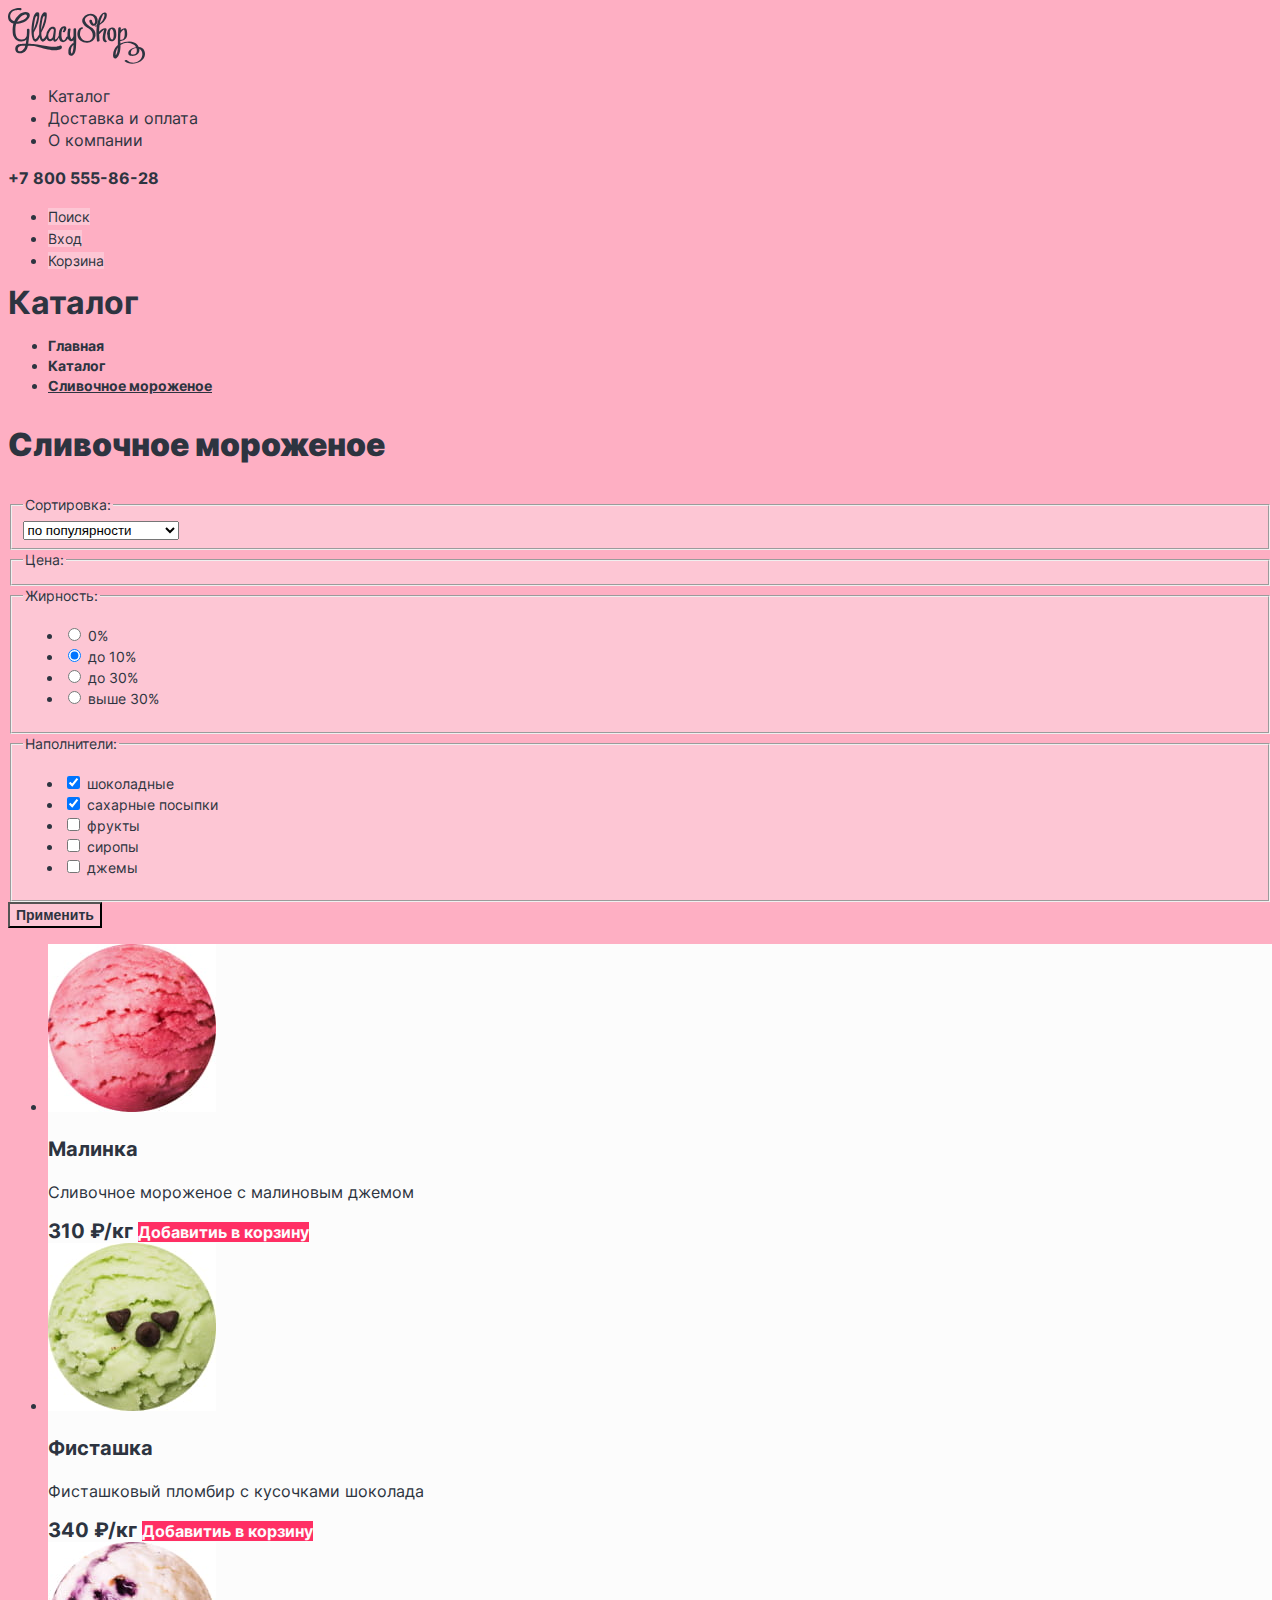
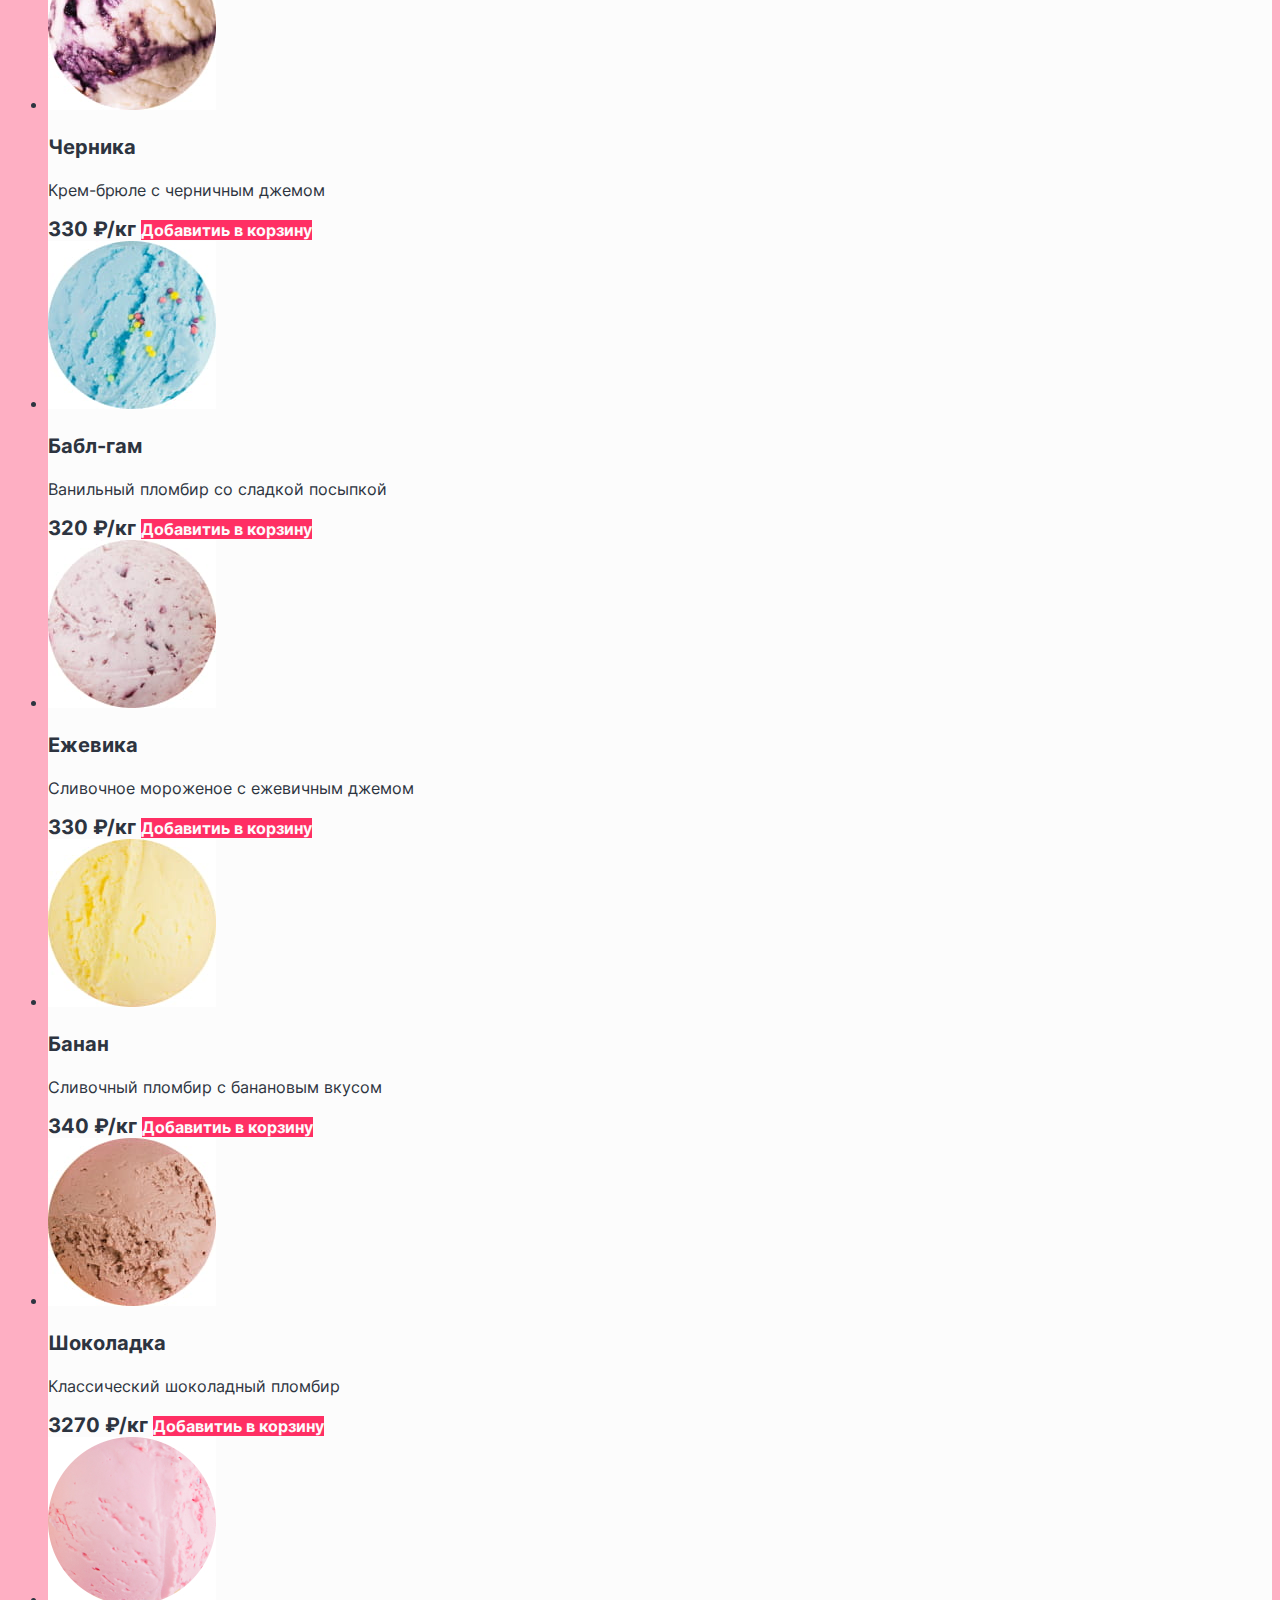
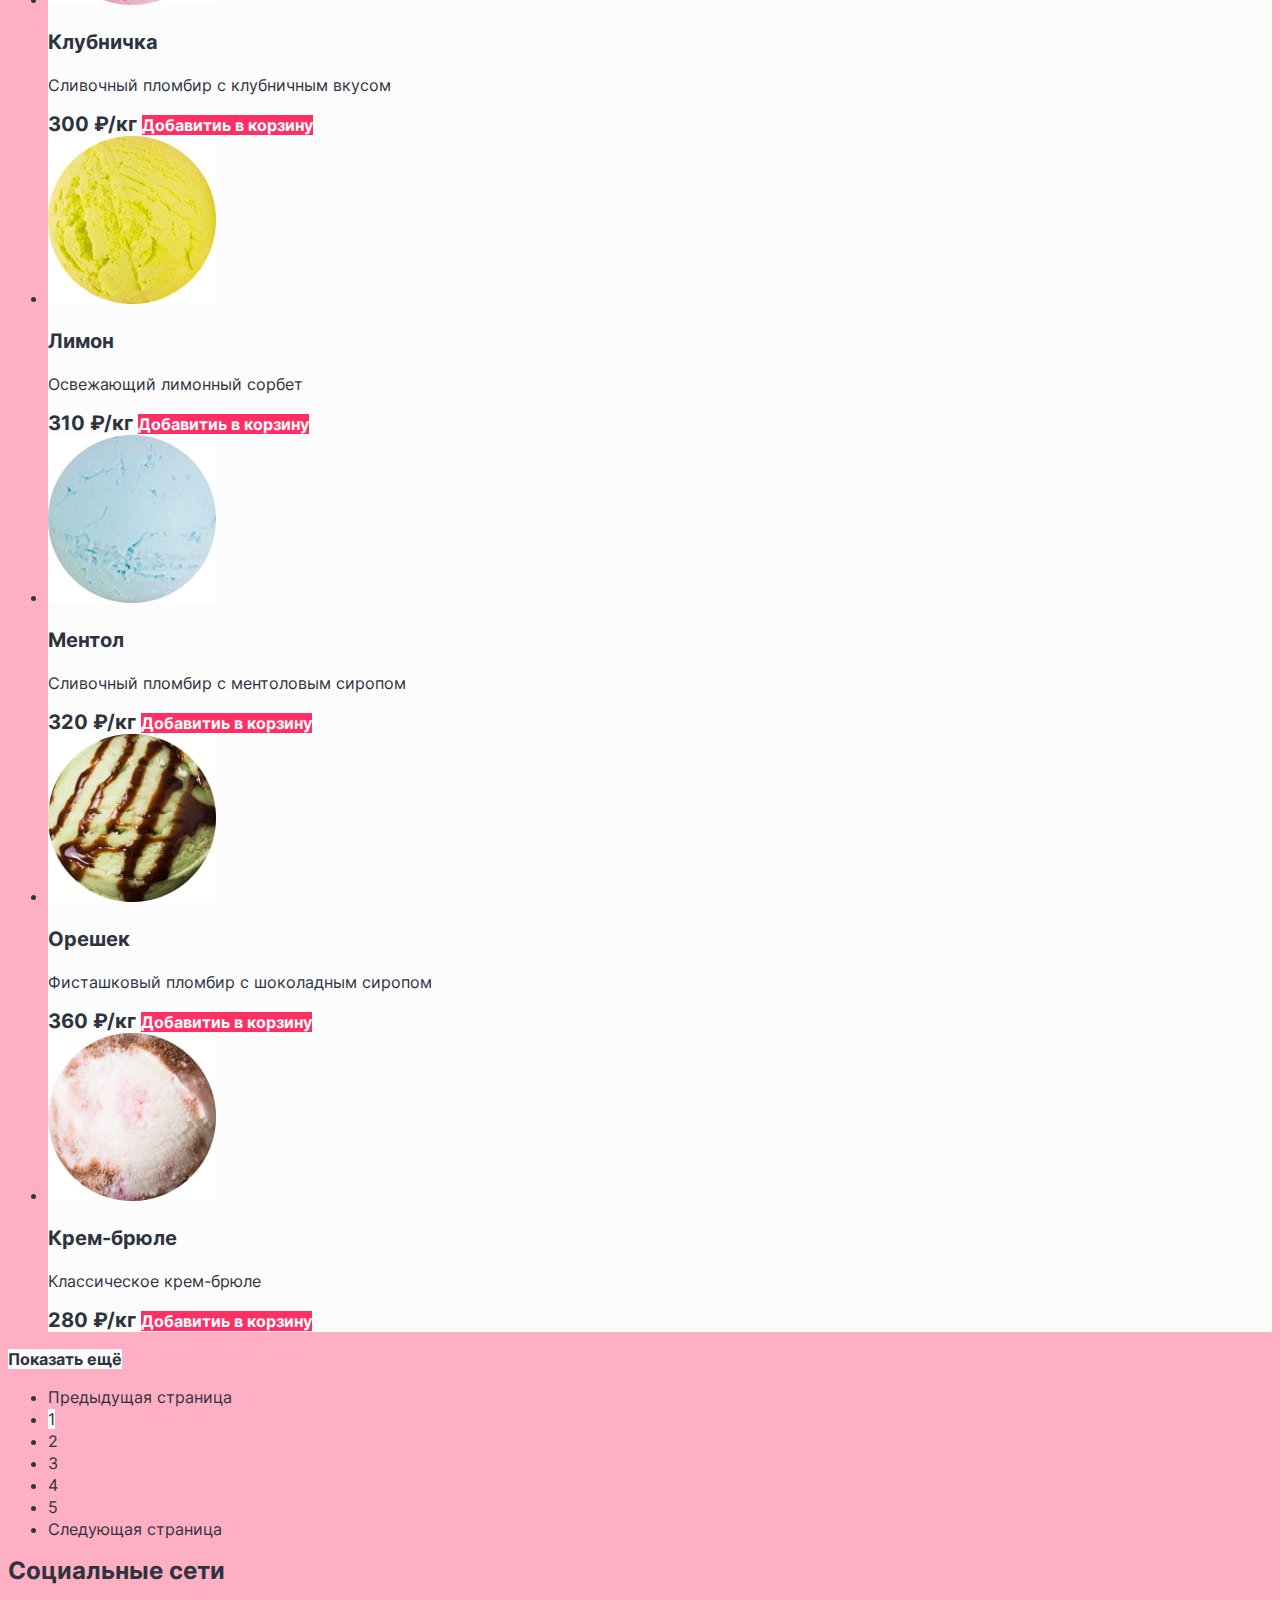
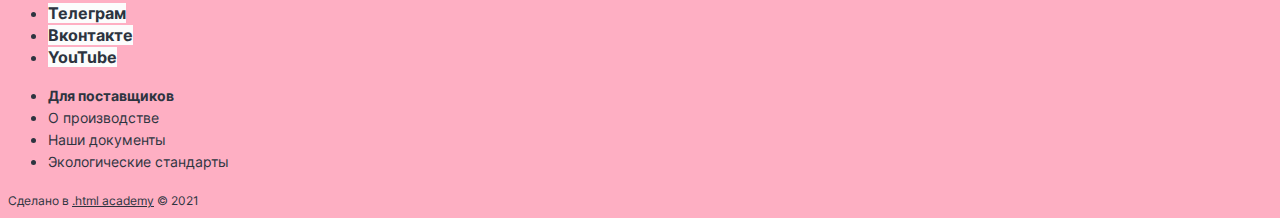
==== catalog.html @ 5f19646c "Подгружает акруальные изменения" ====
<!DOCTYPE html>
<html lang="ru">
  <head>
    <meta charset="utf-8">
    <title>Сливочное мороженое</title>
    <link rel="stylesheet" href="styles/style.css">
  </head>
  <body>
    <div class="container">
      <header class="page-header">
        <!-- Шапка -->
        <nav class="site-navigation">
          <a href="index.html">
            <img src="image/logo.svg" alt='Логотип "Gllacy Shop"' class="logo" width="137" height="55.72">
          </a>
          <ul class="site-navigation-list">
            <li class="site-navigation-item">
              <a class="site-navigation-link" href="#">Каталог</a>
            </li>
            <li class="site-navigation-item">
              <a class="site-navigation-link" href="#">Доставка и оплата</a>
            </li>
            <li class="site-navigation-item">
              <a class="site-navigation-link" href="#">О компании</a>
            </li>
          </ul>
        </nav>
        <a class="header-phone" href="tel:+78005558628">+7 800 555-86-28</a>
        <nav class="user-navigation">
          <ul class="user-navigation-list">
            <li class="user-navigation-item">
              <a class="user-navigation-link" href="#"><span class="visually-hidden">Поиск</span></a>
            </li>
            <li class="user-navigation-item">
              <a class="user-navigation-link" href="#">Вход</a>
            </li>
            <li class="user-navigation-item">
              <a class="user-navigation-link" href="#">Корзина</a>
            </li>
          </ul>
        </nav>
      </header>
      <!-- Основной блок -->
      <main class="main">
        <!-- Хлебные крошки -->
        <header class="inner-header">
          <h1 class="visually-hidden">Каталог</h1>
          <ul class="breadcrumbs">
            <li class="breadcrumbs-item">
              <a href="index.html" class="breadcrumbs-link">Главная</a>
            </li>
            <li class="breadcrumbs-item">
              <a href="#" class="breadcrumbs-link">Каталог</a>
            </li>
            <li class="breadcrumbs-item">
              <a class="breadcrumbs-link">Сливочное мороженое</a>
            </li>
          </ul>
        </header>
        <!-- Карточки товаров с фильтром -->
        <srction class="catalog-product">
          <h2 class="catalog-title">Сливочное мороженое</h2>
          <form action="https://echo.htmlacademy.ru/" class="catalog-filter" method="get" >
            <fieldset class="catalog-filter-group">
              <legend class="catalog-filter-title">Сортировка:</legend>
              <select name="" id="" class="select-control">
                <option value="popular">по популярности</option>
                <option value="cheap">по убыванию цены</option>
                <option value="expensive">по возростанию цены</option>
              </select>
            </fieldset>
            <fieldset class="catalog-filter-group">
              <legend class="catalog-filter-title">Цена:</legend>
            </fieldset>
            <fieldset class="catalog-filter-group">
              <legend class="catalog-filter-title">Жирность:</legend>
              <ul class="catalog-filter-list">
                <li class="catalog-filter-item">
                  <label class="filler">
                    <input type="radio" class="filler-input" name="fat" value="0%">
                    <span class="filler-span">0%</span>
                  </label>
                </li>
                <li class="catalog-filter-item">
                  <label class="filler">
                    <input type="radio" class="filler-input" name="fat" value="before-10%" checked>
                    <span class="filler-span">до 10%</span>
                  </label>
                </li>
                <li class="catalog-filter-item">
                  <label class="filler">
                    <input type="radio" class="filler-input" name="fat" value="before-30%">
                    <span class="filler-span">до 30%</span>
                  </label>
                </li>
                <li class="catalog-filter-item">
                  <label class="filler">
                    <input type="radio" class="filler-input" name="fat" value="after-30%">
                    <span class="filler-span">выше 30%</span>
                  </label>
                </li>
                </li>
              </ul>
            </fieldset>
            <fieldset class="catalog-filter-fillers">
              <legend class="catalog-filter-title">Наполнители:</legend>
              <ul class="catalog-filter-list">
                <li class="catalog-filter-item">
                  <label class="filler">
                    <input type="checkbox" class="filler-input" name="chocolate" checked>
                    <span class="filler-span">шоколадные</span>
                  </label>
                </li>
                <li class="catalog-filter-item">
                  <label class="filler">
                    <input type="checkbox" class="filler-input" name="sugar" checked>
                    <span class="filler-span">сахарные посыпки</span>
                  </label>
                </li>
                <li class="catalog-filter-item">
                  <label class="filler">
                    <input type="checkbox" class="filler-input" name="fruit">
                    <span class="filler-span">фрукты</span>
                  </label>
                </li>
                <li class="catalog-filter-item">
                  <label class="filler">
                    <input type="checkbox" class="filler-input" name="syrop">
                    <span class="filler-span">сиропы</span>
                  </label>
                </li>
                <li class="catalog-filter-item">
                  <label class="filler">
                    <input type="checkbox" class="filler-input" name="jam">
                    <span class="filler-span">джемы</span>
                  </label>
                </li>
              </ul>
            </fieldset>
            <button class="button filter-button" type="submit">Применить</button>
          </form>
          <section class="catalog-cards">
            <ul class="card-list">
              <li class="card-item">
                  <img src="image/foto-1.jpg" alt="Малиновое мороженое" class="card-item-image" width="168" height="168">
                <h3 class="card-item-title">Малинка</h3>
                <p class="card-item-paragraph">Сливочное мороженое с малиновым джемом</p>
                <div class="price-and-basket">
                  <b class="card-price">310 ₽/кг</b>
                  <a href="#" class="button card-add-basket"><span class="visually-hidden">Добавитиь в корзину</span></a>
                </div>
              </li>
              <li class="card-item">
                <img src="image/foto-2.jpg" alt="Фисташковое мороженое" class="card-item-image" width="168" height="168">
                <h3 class="card-item-title">Фисташка</h3>
                <p class="card-item-paragraph">Фисташковый пломбир с кусочками шоколада</p>
                <div class="price-and-basket">
                  <b class="card-price">340 ₽/кг</b>
                  <a href="#" class=" button card-add-basket"><span class="visually-hidden">Добавитиь в корзину</span></a>
                </div>
              </li>
              <li class="card-item">
                <img src="image/foto-3.jpg" alt="Черничное мороженое" class="card-item-image" width="168" height="168">
                <h3 class="card-item-title">Черника</h3>
                <p class="card-item-paragraph">Крем-брюле с черничным джемом</p>
                <div class="price-and-basket">
                  <b class="card-price">330 ₽/кг</b>
                  <a href="#" class="button card-add-basket"><span class="visually-hidden">Добавитиь в корзину</span></a>
                </div>
              </li>
              <li class="card-item">
                <img src="image/foto-4.jpg" alt="Ванильное мороженое" class="card-item-image" width="168" height="168">
                <h3 class="card-item-title">Бабл-гам</h3>
                <p class="card-item-paragraph">Ванильный пломбир со сладкой посыпкой</p>
                <div class="price-and-basket">
                  <b class="card-price">320 ₽/кг</b>
                  <a href="#" class="button card-add-basket"><span class="visually-hidden">Добавитиь в корзину</span></a>
                </div>
              </li>
              <li class="card-item">
                <img src="image/foto-5.jpg" alt="Малиновое мороженое" class="card-item-image" width="168" height="168">
                <h3 class="card-item-title">Ежевика</h3>
                <p class="card-item-paragraph">Сливочное мороженое с ежевичным джемом</p>
                <div class="price-and-basket">
                  <b class="card-price">330 ₽/кг</b>
                  <a href="#" class="button card-add-basket"><span class="visually-hidden">Добавитиь в корзину</span></a>
                </div>
              </li>
              <li class="card-item">
                <img src="image/foto-6.jpg" alt="Фисташковое мороженое" class="card-item-image" width="168" height="168">
                <h3 class="card-item-title">Банан</h3>
                <p class="card-item-paragraph">Сливочный пломбир с банановым вкусом</p>
                <div class="price-and-basket">
                  <b class="card-price">340 ₽/кг</b>
                  <a href="#" class=" button card-add-basket"><span class="visually-hidden">Добавитиь в корзину</span></a>
                </div>
              </li>
              <li class="card-item">
                <img src="image/foto-7.jpg" alt="Черничное мороженое" class="card-item-image"  width="168" height="168">
                <h3 class="card-item-title">Шоколадка</h3>
                <p class="card-item-paragraph">Классический шоколадный пломбир</p>
                <div class="price-and-basket">
                  <b class="card-price">3270 ₽/кг</b>
                  <a href="#" class="button card-add-basket"><span class="visually-hidden">Добавитиь в корзину</span></a>
                </div>
              </li>
              <li class="card-item">
                <img src="image/foto-8.jpg" alt="Ванильное мороженое" class="card-item-image" width="168" height="168">
                <h3 class="card-item-title">Клубничка</h3>
                <p class="card-item-paragraph">Сливочный пломбир с клубничным вкусом</p>
                <div class="price-and-basket">
                  <b class="card-price">300 ₽/кг</b>
                  <a href="#" class="button card-add-basket"><span class="visually-hidden">Добавитиь в корзину</span></a>
                </div>
              </li>
              <li class="card-item">
                <img src="image/foto-9.jpg" alt="Малиновое мороженое" class="card-item-image" width="168" height="168">
                <h3 class="card-item-title">Лимон</h3>
                <p class="card-item-paragraph">Освежающий лимонный сорбет</p>
                <div class="price-and-basket">
                  <b class="card-price">310 ₽/кг</b>
                  <a href="#" class="button card-add-basket"><span class="visually-hidden">Добавитиь в корзину</span></a>
                </div>
              </li>
              <li class="card-item">
                <img src="image/foto-10.jpg" alt="Фисташковое мороженое" class="card-item-image" width="168" height="168">
                <h3 class="card-item-title">Ментол</h3>
                <p class="card-item-paragraph">Сливочный пломбир с ментоловым сиропом</p>
                <div class="price-and-basket">
                  <b class="card-price">320 ₽/кг</b>
                  <a href="#" class=" button card-add-basket"><span class="visually-hidden">Добавитиь в корзину</span></a>
                </div>
              </li>
              <li class="card-item">
                <img src="image/foto-11.jpg" alt="Черничное мороженое" class="card-item-image" width="168" height="168">
                <h3 class="card-item-title">Орешек</h3>
                <p class="card-item-paragraph">Фисташковый пломбир с шоколадным сиропом</p>
                <div class="price-and-basket">
                  <b class="card-price">360 ₽/кг</b>
                  <a href="#" class="button card-add-basket"><span class="visually-hidden">Добавитиь в корзину</span></a>
                </div>
              </li>
              <li class="card-item">
                <img src="image/foto-12.jpg" alt="Ванильное мороженое" class="card-item-image" width="168" height="168">
                <h3 class="card-item-title">Крем-брюле</h3>
                <p class="card-item-paragraph">Классическое крем-брюле </p>
                <div class="price-and-basket">
                  <b class="card-price">280 ₽/кг</b>
                  <a href="#" class="button card-add-basket"><span class="visually-hidden">Добавитиь в корзину</span></a>
                </div>
              </li>
            </ul>
          </section>
          <div class="pagination-block">
            <a href="#" class="button bagination-show-more">Показать ещё</a>
            <ul class="pagination">
              <li class="pagination-item">
                <a class="pagination-link pagination-prev pagination-disabled">
                  <span class="visually-hidden">Предыдущая страница</span>
                </a>
              </li>
              <li class="pagination-item">
                <a class="pagination-link pagination-current">1</a>
              </li>
              <li class="pagination-item">
                <a href="#" class="pagination-link">2</a>
              </li>
              <li class="pagination-item">
                <a href="#" class="pagination-link">3</a>
              </li>
              <li class="pagination-item">
                <a href="#" class="pagination-link">4</a>
              </li>
              <li class="pagination-item">
                <a href="#" class="pagination-link">5</a>
              </li>
              <li class="pagination-item">
                <a href="#" class="pagination-link pagination-next">
                  <span class="visually-hidden">Следующая страница</span>
                </a>
              </li>
            </ul>
          </div>
        </srction>
      </main>
      <!-- Подвал -->
      <footer class="page-footer">
        <section class="footer-social">
          <h2 class="visually-hidden">Социальные сети</h2>
          <ul class="footer-social-list">
            <li class="footer-social-item">
              <a href="#" class="button">
                <span class="visually-hidden">Телеграм</span>
              </a>
            </li>
            <li class="footer-social-item">
              <a href="#" class="button">
                <span class="visually-hidden">Вконтакте</span>
              </a>
            </li>
            <li class="footer-social-item">
              <a href="#" class="button">
                <span class="visually-hidden">YouTube</span>
              </a>
            </li>
          </ul>
        </section>
        <section class="footer-links">
          <ul class="footer-links-list">
            <li class="footer-links-item">
              <a href="#" class="footer-link">Для поставщиков</a>
            </li>
            <li class="footer-links-item">
              <a href="#" class="footer-link">О производстве</a>
            </li>
            <li class="footer-links-item">
              <a href="#" class="footer-link">Наши документы</a>
            </li>
            <li class="footer-links-item">
              <a href="#" class="footer-link">Экологические стандарты</a>
            </li>
          </ul>
        </section>
        <section class="copyright">
          <a class="htmlacademy-link" href="https://htmlacademy.ru/">Сделано в <span>.html academy</span> © 2021</a>
        </section>
      </footer>
    </div>
  </body>
</html>
---- styles/style.css ----
@font-face {
  font-family: "Inter";
  font-style: normal;
  font-weight: 400;
  src: url("../fonts/inter-400.woff2");
  font-display: swap;
}

@font-face {
  font-family: "Inter";
  font-style: normal;
  font-weight: 700;
  src: url("../fonts/inter-700.woff2");
  font-display: swap;
}

@font-face {
  font-family: "Inter";
  font-style: normal;
  font-weight: 900;
  src: url("../fonts/inter-900.woff2");
  font-display: swap;
}

body
 {
  font-family: "Inter", sans-serif;
  font-size: 16px;
  line-height: 22px;
  color: #2d3440;
  background-color: #FEAFC3;
 }

 /* Навигация */

 .site-navigation-link {
  line-height: 20px;
  text-align: center;
  text-decoration: none;
  color: inherit;
 }

.user-navigation-link {
  font-size: 14px;
  line-height: 20px;
  text-align: center;
  text-decoration: none;
  background-color: rgba(252, 252, 252, 0.3);
  color: inherit;
}

.header-phone {
  line-height: 20px;
  font-weight: 700;
  text-decoration: none;
  color: inherit;
}

/* Карусель */

.slide-title {
  font-size: 36px;
  font-weight: 900;
  line-height: 46px;
}

.slide-paragraph {
  font-size: 18px;
  line-height: 24px;
}

.button {
  font-weight: 700;
  line-height: 20px;
  color: #2d3440;
  text-decoration: none;
  background-color: #fcfcfc;
}

/* Спецпредложения */

.special-title {
  font-size: 32px;
  font-weight: 900;
  line-height: 46px;
}

.special-item {
  background-color: #ff7799;
}

.special-item-title {
  font-size: 24px;
  font-weight: 700;
  line-height: 30px;
}

/* Популярное */

.popular-cards-title {
  font-size: 32px;
  font-weight: 900;
  line-height: 46px;
}

.card-item {
  background-color: #fcfcfc;
}

.card-item-title {
  font-size: 20px;
  font-weight: 700;
  line-height: 24px;
}

.card-price {
  font-size: 20px;
  line-height: 24px;
}

.card-add-basket {
  background-color: #ff2f64;
  color: #fcfcfc;
}

/* О компании */

.about-wrapper {
  background-image: url(../image/wafel.jpg);
  background-repeat: no-repeat;
}

.about {
  background-color: #ffffff;
}

.about-title {
  font-size: 32px;
  font-weight: 900;
  line-height: 46px;
}

.about-item {
  color: #565c66;
}

/* Новости */

.news {
  background-color: #ffffff;
  background-image: url(../image/news_background.jpg);
  background-repeat: no-repeat;
}

.news-title {
  font-size: 16px;
  font-weight: 400;
  line-height: 20px;
}

.news-paragraph {
  font-size: 24px;
  font-weight: 700;
  line-height: 30px;
}

/* Подписка */

.subscribe-wrapper {
  background-image: url(../image/subscribe.svg);
  background-repeat: no-repeat;
}

.subscribe {
  background-color: #ffffff;
}

.pink-button {
  font-size: 16px;
  font-weight: 700;
  line-height: 20px;
  color: #fcfcfc;
  background-color: #ff2f64;
}

/* Досктавка */

.delivery {
  background-color: #fcfcfc;
  background-image: url(../image/delivery_background.jpg);
  background-repeat: no-repeat;
}

.delivery-title {
  font-size: 32px;
  font-weight: 900;
  line-height: 46px;
}

.delivery-form-container {
  background-color: #fcfcfc;
}

.delivery-form {
  font-weight: 700;
  line-height: 20px;
}

/* О компании */

.feedback {
  background-image: url(../image/feedback_background.jpg);
  background-repeat: no-repeat;
}

.contacts {
  background-color: #fcfcfc;
}

.contacts-title {
  font-size: 16px;
  font-weight: 400;
  line-height: 22px;
}

.contacts-address {
  font-size: 20px;
  font-weight: 700;
  line-height: 24px;
}

.contacts-phone {
  font-size: 20px;
  font-weight: 700;
  line-height: 24px;
  text-decoration: none;
  color: #2d3440;
}

.contacts-paragraph {
  font-size: 14px;
  line-height: 20px;
}

.contacts-button {
  text-decoration: none;
}

/* Подвал */

.footer-links-item a {
  font-size: 14px;
  line-height: 20px;
  text-decoration: none;
  color: #2d3440;
}

.footer-links-item:first-child {
  font-weight: 700;
}

.htmlacademy-link {
  font-size: 12px;
  line-height: 16px;
  text-decoration: none;
  color: #2d3440;
}

.copyright span {
  text-decoration: underline;
}

/* Каталог */

.breadcrumbs {
  font-size: 14px;
  font-weight: 700;
  line-height: 20px;
  color: #2d3440;
}

.breadcrumbs-link {
  color: inherit;
  text-decoration: none;
}

.breadcrumbs-item:last-child {
  text-decoration: underline;
}

.catalog-title {
  font-size: 32px;
  font-weight: 900;
  line-height: 46px;
}

.catalog-filter-group, .catalog-filter-fillers {
  font-size: 14px;
  line-height: 20px;
  background-color: rgba(252, 252, 252, 0.3);
}

.filter-button {
  font-size: 14px;
  font-weight: 700;
  background-color: rgba(252, 252, 252, 0.3);
}

.pagination a {
  line-height: 20px;
  color:#2d3440;
  text-decoration: none;
}

.pagination-current {
  background-color: #fcfcfc;;
}
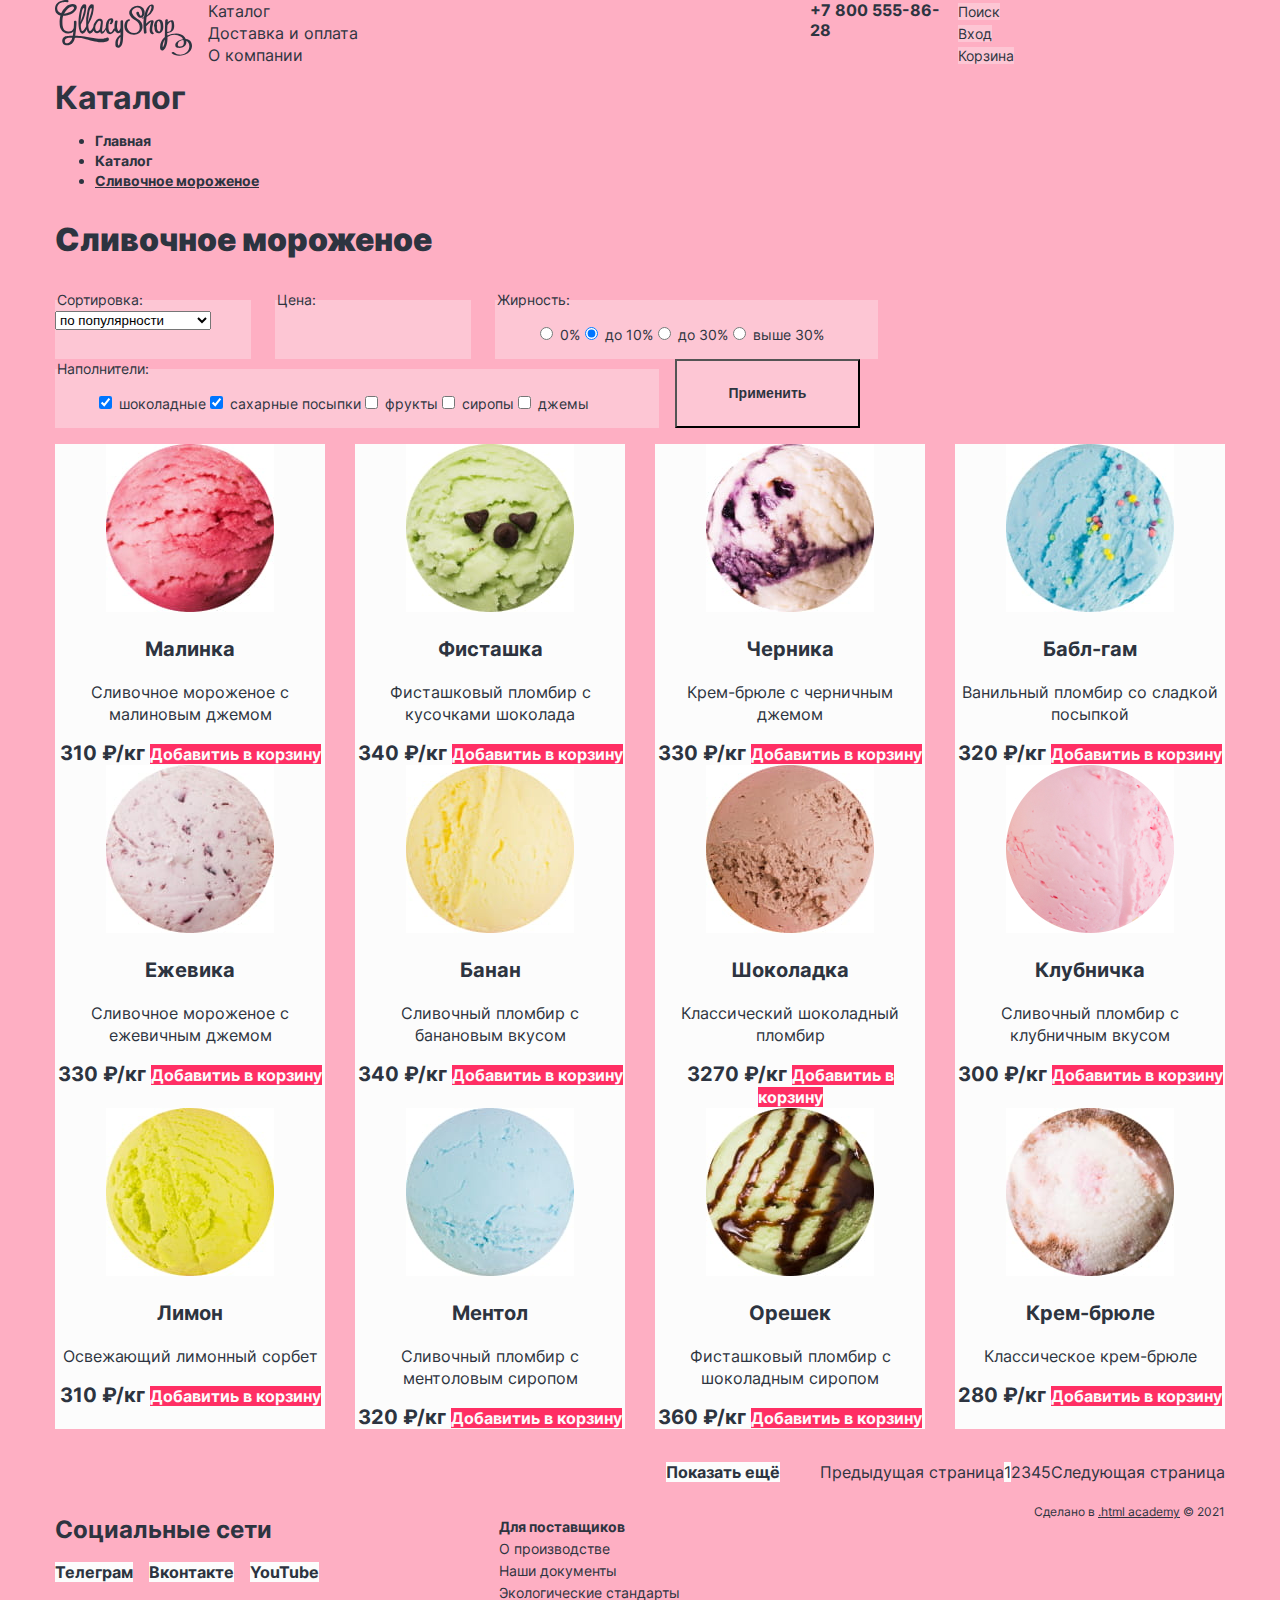
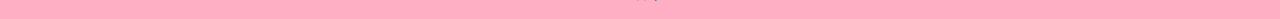
==== commit f210f014: "Добавляет сетку крупных блоков на Флексах" ====
--- a/catalog.html
+++ b/catalog.html
@@ -6,13 +6,12 @@
     <link rel="stylesheet" href="styles/style.css">
   </head>
   <body>
-    <div class="container">
       <header class="page-header">
         <!-- Шапка -->
+        <a href="index.html">
+          <img src="image/logo.svg" alt='Логотип "Gllacy Shop"' class="logo" width="137" height="56">
+        </a>
         <nav class="site-navigation">
-          <a href="index.html">
-            <img src="image/logo.svg" alt='Логотип "Gllacy Shop"' class="logo" width="137" height="55.72">
-          </a>
           <ul class="site-navigation-list">
             <li class="site-navigation-item">
               <a class="site-navigation-link" href="#">Каталог</a>
@@ -41,247 +40,321 @@
         </nav>
       </header>
       <!-- Основной блок -->
-      <main class="main">
-        <!-- Хлебные крошки -->
-        <header class="inner-header">
-          <h1 class="visually-hidden">Каталог</h1>
-          <ul class="breadcrumbs">
-            <li class="breadcrumbs-item">
-              <a href="index.html" class="breadcrumbs-link">Главная</a>
-            </li>
-            <li class="breadcrumbs-item">
-              <a href="#" class="breadcrumbs-link">Каталог</a>
-            </li>
-            <li class="breadcrumbs-item">
-              <a class="breadcrumbs-link">Сливочное мороженое</a>
-            </li>
-          </ul>
-        </header>
-        <!-- Карточки товаров с фильтром -->
-        <srction class="catalog-product">
-          <h2 class="catalog-title">Сливочное мороженое</h2>
-          <form action="https://echo.htmlacademy.ru/" class="catalog-filter" method="get" >
-            <fieldset class="catalog-filter-group">
-              <legend class="catalog-filter-title">Сортировка:</legend>
-              <select name="" id="" class="select-control">
-                <option value="popular">по популярности</option>
-                <option value="cheap">по убыванию цены</option>
-                <option value="expensive">по возростанию цены</option>
-              </select>
-            </fieldset>
-            <fieldset class="catalog-filter-group">
-              <legend class="catalog-filter-title">Цена:</legend>
-            </fieldset>
-            <fieldset class="catalog-filter-group">
-              <legend class="catalog-filter-title">Жирность:</legend>
-              <ul class="catalog-filter-list">
-                <li class="catalog-filter-item">
-                  <label class="filler">
-                    <input type="radio" class="filler-input" name="fat" value="0%">
-                    <span class="filler-span">0%</span>
-                  </label>
-                </li>
-                <li class="catalog-filter-item">
-                  <label class="filler">
-                    <input type="radio" class="filler-input" name="fat" value="before-10%" checked>
-                    <span class="filler-span">до 10%</span>
-                  </label>
-                </li>
-                <li class="catalog-filter-item">
-                  <label class="filler">
-                    <input type="radio" class="filler-input" name="fat" value="before-30%">
-                    <span class="filler-span">до 30%</span>
-                  </label>
-                </li>
-                <li class="catalog-filter-item">
-                  <label class="filler">
-                    <input type="radio" class="filler-input" name="fat" value="after-30%">
-                    <span class="filler-span">выше 30%</span>
-                  </label>
-                </li>
-                </li>
-              </ul>
-            </fieldset>
-            <fieldset class="catalog-filter-fillers">
-              <legend class="catalog-filter-title">Наполнители:</legend>
-              <ul class="catalog-filter-list">
-                <li class="catalog-filter-item">
-                  <label class="filler">
-                    <input type="checkbox" class="filler-input" name="chocolate" checked>
-                    <span class="filler-span">шоколадные</span>
-                  </label>
-                </li>
-                <li class="catalog-filter-item">
-                  <label class="filler">
-                    <input type="checkbox" class="filler-input" name="sugar" checked>
-                    <span class="filler-span">сахарные посыпки</span>
-                  </label>
-                </li>
-                <li class="catalog-filter-item">
-                  <label class="filler">
-                    <input type="checkbox" class="filler-input" name="fruit">
-                    <span class="filler-span">фрукты</span>
-                  </label>
-                </li>
-                <li class="catalog-filter-item">
-                  <label class="filler">
-                    <input type="checkbox" class="filler-input" name="syrop">
-                    <span class="filler-span">сиропы</span>
-                  </label>
-                </li>
-                <li class="catalog-filter-item">
-                  <label class="filler">
-                    <input type="checkbox" class="filler-input" name="jam">
-                    <span class="filler-span">джемы</span>
-                  </label>
-                </li>
-              </ul>
-            </fieldset>
-            <button class="button filter-button" type="submit">Применить</button>
-          </form>
-          <section class="catalog-cards">
-            <ul class="card-list">
-              <li class="card-item">
-                  <img src="image/foto-1.jpg" alt="Малиновое мороженое" class="card-item-image" width="168" height="168">
-                <h3 class="card-item-title">Малинка</h3>
-                <p class="card-item-paragraph">Сливочное мороженое с малиновым джемом</p>
-                <div class="price-and-basket">
-                  <b class="card-price">310 ₽/кг</b>
-                  <a href="#" class="button card-add-basket"><span class="visually-hidden">Добавитиь в корзину</span></a>
-                </div>
+      <main class="main-wrapper main">
+        <div class="page-wrapper">
+          <!-- Хлебные крошки -->
+          <header class="inner-header">
+            <h1 class="visually-hidden">Каталог</h1>
+            <ul class="breadcrumbs">
+              <li class="breadcrumbs-item">
+                <a href="index.html" class="breadcrumbs-link">Главная</a>
               </li>
-              <li class="card-item">
-                <img src="image/foto-2.jpg" alt="Фисташковое мороженое" class="card-item-image" width="168" height="168">
-                <h3 class="card-item-title">Фисташка</h3>
-                <p class="card-item-paragraph">Фисташковый пломбир с кусочками шоколада</p>
-                <div class="price-and-basket">
-                  <b class="card-price">340 ₽/кг</b>
-                  <a href="#" class=" button card-add-basket"><span class="visually-hidden">Добавитиь в корзину</span></a>
-                </div>
+              <li class="breadcrumbs-item">
+                <a href="#" class="breadcrumbs-link">Каталог</a>
               </li>
-              <li class="card-item">
-                <img src="image/foto-3.jpg" alt="Черничное мороженое" class="card-item-image" width="168" height="168">
-                <h3 class="card-item-title">Черника</h3>
-                <p class="card-item-paragraph">Крем-брюле с черничным джемом</p>
-                <div class="price-and-basket">
-                  <b class="card-price">330 ₽/кг</b>
-                  <a href="#" class="button card-add-basket"><span class="visually-hidden">Добавитиь в корзину</span></a>
-                </div>
-              </li>
-              <li class="card-item">
-                <img src="image/foto-4.jpg" alt="Ванильное мороженое" class="card-item-image" width="168" height="168">
-                <h3 class="card-item-title">Бабл-гам</h3>
-                <p class="card-item-paragraph">Ванильный пломбир со сладкой посыпкой</p>
-                <div class="price-and-basket">
-                  <b class="card-price">320 ₽/кг</b>
-                  <a href="#" class="button card-add-basket"><span class="visually-hidden">Добавитиь в корзину</span></a>
-                </div>
-              </li>
-              <li class="card-item">
-                <img src="image/foto-5.jpg" alt="Малиновое мороженое" class="card-item-image" width="168" height="168">
-                <h3 class="card-item-title">Ежевика</h3>
-                <p class="card-item-paragraph">Сливочное мороженое с ежевичным джемом</p>
-                <div class="price-and-basket">
-                  <b class="card-price">330 ₽/кг</b>
-                  <a href="#" class="button card-add-basket"><span class="visually-hidden">Добавитиь в корзину</span></a>
-                </div>
-              </li>
-              <li class="card-item">
-                <img src="image/foto-6.jpg" alt="Фисташковое мороженое" class="card-item-image" width="168" height="168">
-                <h3 class="card-item-title">Банан</h3>
-                <p class="card-item-paragraph">Сливочный пломбир с банановым вкусом</p>
-                <div class="price-and-basket">
-                  <b class="card-price">340 ₽/кг</b>
-                  <a href="#" class=" button card-add-basket"><span class="visually-hidden">Добавитиь в корзину</span></a>
-                </div>
-              </li>
-              <li class="card-item">
-                <img src="image/foto-7.jpg" alt="Черничное мороженое" class="card-item-image"  width="168" height="168">
-                <h3 class="card-item-title">Шоколадка</h3>
-                <p class="card-item-paragraph">Классический шоколадный пломбир</p>
-                <div class="price-and-basket">
-                  <b class="card-price">3270 ₽/кг</b>
-                  <a href="#" class="button card-add-basket"><span class="visually-hidden">Добавитиь в корзину</span></a>
-                </div>
-              </li>
-              <li class="card-item">
-                <img src="image/foto-8.jpg" alt="Ванильное мороженое" class="card-item-image" width="168" height="168">
-                <h3 class="card-item-title">Клубничка</h3>
-                <p class="card-item-paragraph">Сливочный пломбир с клубничным вкусом</p>
-                <div class="price-and-basket">
-                  <b class="card-price">300 ₽/кг</b>
-                  <a href="#" class="button card-add-basket"><span class="visually-hidden">Добавитиь в корзину</span></a>
-                </div>
-              </li>
-              <li class="card-item">
-                <img src="image/foto-9.jpg" alt="Малиновое мороженое" class="card-item-image" width="168" height="168">
-                <h3 class="card-item-title">Лимон</h3>
-                <p class="card-item-paragraph">Освежающий лимонный сорбет</p>
-                <div class="price-and-basket">
-                  <b class="card-price">310 ₽/кг</b>
-                  <a href="#" class="button card-add-basket"><span class="visually-hidden">Добавитиь в корзину</span></a>
-                </div>
-              </li>
-              <li class="card-item">
-                <img src="image/foto-10.jpg" alt="Фисташковое мороженое" class="card-item-image" width="168" height="168">
-                <h3 class="card-item-title">Ментол</h3>
-                <p class="card-item-paragraph">Сливочный пломбир с ментоловым сиропом</p>
-                <div class="price-and-basket">
-                  <b class="card-price">320 ₽/кг</b>
-                  <a href="#" class=" button card-add-basket"><span class="visually-hidden">Добавитиь в корзину</span></a>
-                </div>
-              </li>
-              <li class="card-item">
-                <img src="image/foto-11.jpg" alt="Черничное мороженое" class="card-item-image" width="168" height="168">
-                <h3 class="card-item-title">Орешек</h3>
-                <p class="card-item-paragraph">Фисташковый пломбир с шоколадным сиропом</p>
-                <div class="price-and-basket">
-                  <b class="card-price">360 ₽/кг</b>
-                  <a href="#" class="button card-add-basket"><span class="visually-hidden">Добавитиь в корзину</span></a>
-                </div>
-              </li>
-              <li class="card-item">
-                <img src="image/foto-12.jpg" alt="Ванильное мороженое" class="card-item-image" width="168" height="168">
-                <h3 class="card-item-title">Крем-брюле</h3>
-                <p class="card-item-paragraph">Классическое крем-брюле </p>
-                <div class="price-and-basket">
-                  <b class="card-price">280 ₽/кг</b>
-                  <a href="#" class="button card-add-basket"><span class="visually-hidden">Добавитиь в корзину</span></a>
-                </div>
+              <li class="breadcrumbs-item">
+                <a class="breadcrumbs-link">Сливочное мороженое</a>
               </li>
             </ul>
-          </section>
-          <div class="pagination-block">
-            <a href="#" class="button bagination-show-more">Показать ещё</a>
-            <ul class="pagination">
-              <li class="pagination-item">
-                <a class="pagination-link pagination-prev pagination-disabled">
-                  <span class="visually-hidden">Предыдущая страница</span>
-                </a>
-              </li>
-              <li class="pagination-item">
-                <a class="pagination-link pagination-current">1</a>
-              </li>
-              <li class="pagination-item">
-                <a href="#" class="pagination-link">2</a>
-              </li>
-              <li class="pagination-item">
-                <a href="#" class="pagination-link">3</a>
-              </li>
-              <li class="pagination-item">
-                <a href="#" class="pagination-link">4</a>
-              </li>
-              <li class="pagination-item">
-                <a href="#" class="pagination-link">5</a>
-              </li>
-              <li class="pagination-item">
-                <a href="#" class="pagination-link pagination-next">
-                  <span class="visually-hidden">Следующая страница</span>
-                </a>
-              </li>
-            </ul>
-          </div>
-        </srction>
+          </header>
+          <!-- Карточки товаров с фильтром -->
+          <srction class="catalog-product">
+            <h2 class="catalog-title">Сливочное мороженое</h2>
+            <form action="https://echo.htmlacademy.ru/" class="catalog-filter" method="get" >
+              <fieldset class="catalog-filter-group filters">
+                <legend class="catalog-filter-title">Сортировка:</legend>
+                <select name="" id="" class="select-control">
+                  <option value="popular">по популярности</option>
+                  <option value="cheap">по убыванию цены</option>
+                  <option value="expensive">по возростанию цены</option>
+                </select>
+              </fieldset>
+              <fieldset class="catalog-filter-price filters">
+                <legend class="catalog-filter-title">Цена:</legend>
+              </fieldset>
+              <fieldset class="catalog-filter-fat filters">
+                <legend class="catalog-filter-title">Жирность:</legend>
+                <ul class="filter-fat-list">
+                  <li class="filter-fat-item">
+                    <label class="filler">
+                      <input type="radio" class="filler-input" name="fat" value="0%">
+                      <span class="filler-span">0%</span>
+                    </label>
+                  </li>
+                  <li class="filter-fat-item">
+                    <label class="filler">
+                      <input type="radio" class="filler-input" name="fat" value="before-10%" checked>
+                      <span class="filler-span">до 10%</span>
+                    </label>
+                  </li>
+                  <li class="filter-fat-item">
+                    <label class="filler">
+                      <input type="radio" class="filler-input" name="fat" value="before-30%">
+                      <span class="filler-span">до 30%</span>
+                    </label>
+                  </li>
+                  <li class="filter-fat-item">
+                    <label class="filler">
+                      <input type="radio" class="filler-input" name="fat" value="after-30%">
+                      <span class="filler-span">выше 30%</span>
+                    </label>
+                  </li>
+                  </li>
+                </ul>
+              </fieldset>
+              <fieldset class="catalog-filter-fillers filters">
+                <legend class="filter-fillers-title">Наполнители:</legend>
+                <ul class="filter-fillers-list">
+                  <li class="filter-fillers-item">
+                    <label class="filler">
+                      <input type="checkbox" class="filler-input" name="chocolate" checked>
+                      <span class="filler-span">шоколадные</span>
+                    </label>
+                  </li>
+                  <li class="filter-fillers-item">
+                    <label class="filler">
+                      <input type="checkbox" class="filler-input" name="sugar" checked>
+                      <span class="filler-span">сахарные посыпки</span>
+                    </label>
+                  </li>
+                  <li class="filter-fillers-item">
+                    <label class="filler">
+                      <input type="checkbox" class="filler-input" name="fruit">
+                      <span class="filler-span">фрукты</span>
+                    </label>
+                  </li>
+                  <li class="filter-fillers-item">
+                    <label class="filler">
+                      <input type="checkbox" class="filler-input" name="syrop">
+                      <span class="filler-span">сиропы</span>
+                    </label>
+                  </li>
+                  <li class="filter-fillers-item">
+                    <label class="filler">
+                      <input type="checkbox" class="filler-input" name="jam">
+                      <span class="filler-span">джемы</span>
+                    </label>
+                  </li>
+                </ul>
+              </fieldset>
+              <button class="button filter-button" type="submit">Применить</button>
+            </form>
+            <section class="catalog-cards">
+              <ul class="card-list">
+                <li class="card-item">
+                  <div class="cadr-image-wrapper">
+                    <a href="#" class="card-link">
+                      <img src="image/foto-1.jpg" alt="Малиновое мороженое" class="card-item-image" width="168" height="168">
+                    </a>
+                  </div>
+                  <a href="#" class="card-link">
+                    <h3 class="card-item-title">Малинка</h3>
+                  </a>
+                  <p class="card-item-paragraph">Сливочное мороженое с малиновым джемом</p>
+                  <div class="price-and-basket">
+                    <b class="card-price">310 ₽/кг</b>
+                    <a href="#" class="button card-add-basket"><span class="visually-hidden">Добавитиь в корзину</span></a>
+                  </div>
+                </li>
+                <li class="card-item">
+                  <div class="cadr-image-wrapper">
+                    <a href="#" class="card-link">
+                      <img src="image/foto-2.jpg" alt="Фисташковое мороженое" class="card-item-image" width="168" height="168">
+                    </a>
+                  </div>
+                  <a href="#" class="card-link">
+                    <h3 class="card-item-title">Фисташка</h3>
+                  </a>
+                  <p class="card-item-paragraph">Фисташковый пломбир с кусочками шоколада</p>
+                  <div class="price-and-basket">
+                    <b class="card-price">340 ₽/кг</b>
+                    <a href="#" class=" button card-add-basket"><span class="visually-hidden">Добавитиь в корзину</span></a>
+                  </div>
+                </li>
+                <li class="card-item">
+                  <div class="cadr-image-wrapper">
+                    <a href="#" class="card-link">
+                      <img src="image/foto-3.jpg" alt="Черничное мороженое" class="card-item-image" width="168" height="168">
+                    </a>
+                  </div>
+                  <a href="#" class="card-link">
+                    <h3 class="card-item-title">Черника</h3>
+                  </a>
+                  <p class="card-item-paragraph">Крем-брюле с черничным джемом</p>
+                  <div class="price-and-basket">
+                    <b class="card-price">330 ₽/кг</b>
+                    <a href="#" class="button card-add-basket"><span class="visually-hidden">Добавитиь в корзину</span></a>
+                  </div>
+                </li>
+                <li class="card-item">
+                  <div class="cadr-image-wrapper">
+                    <a href="#" class="card-link">
+                      <img src="image/foto-4.jpg" alt="Ванильное мороженое" class="card-item-image" width="168" height="168">
+                    </a>
+                  </div>
+                  <a href="#" class="card-link">
+                    <h3 class="card-item-title">Бабл-гам</h3>
+                  </a>
+                  <p class="card-item-paragraph">Ванильный пломбир со сладкой посыпкой</p>
+                  <div class="price-and-basket">
+                    <b class="card-price">320 ₽/кг</b>
+                    <a href="#" class="button card-add-basket"><span class="visually-hidden">Добавитиь в корзину</span></a>
+                  </div>
+                </li>
+                <li class="card-item">
+                  <div class="cadr-image-wrapper">
+                    <a href="#" class="card-link">
+                      <img src="image/foto-5.jpg" alt="Малиновое мороженое" class="card-item-image" width="168" height="168">
+                    </a>
+                  </div>
+                  <a href="#" class="card-link">
+                    <h3 class="card-item-title">Ежевика</h3>
+                  </a>
+                  <p class="card-item-paragraph">Сливочное мороженое с ежевичным джемом</p>
+                  <div class="price-and-basket">
+                    <b class="card-price">330 ₽/кг</b>
+                    <a href="#" class="button card-add-basket"><span class="visually-hidden">Добавитиь в корзину</span></a>
+                  </div>
+                </li>
+                <li class="card-item">
+                  <div class="cadr-image-wrapper">
+                    <a href="#" class="card-link">
+                      <img src="image/foto-6.jpg" alt="Фисташковое мороженое" class="card-item-image" width="168" height="168">
+                    </a>
+                  </div>
+                  <a href="#" class="card-link">
+                    <h3 class="card-item-title">Банан</h3>
+                  </a>
+                  <p class="card-item-paragraph">Сливочный пломбир с банановым вкусом</p>
+                  <div class="price-and-basket">
+                    <b class="card-price">340 ₽/кг</b>
+                    <a href="#" class=" button card-add-basket"><span class="visually-hidden">Добавитиь в корзину</span></a>
+                  </div>
+                </li>
+                <li class="card-item">
+                  <div class="cadr-image-wrapper">
+                    <a href="#" class="card-link">
+                      <img src="image/foto-7.jpg" alt="Черничное мороженое" class="card-item-image"  width="168" height="168">
+                    </a>
+                  </div>
+                  <a href="#" class="card-link">
+                    <h3 class="card-item-title">Шоколадка</h3>
+                  </a>
+                  <p class="card-item-paragraph">Классический шоколадный пломбир</p>
+                  <div class="price-and-basket">
+                    <b class="card-price">3270 ₽/кг</b>
+                    <a href="#" class="button card-add-basket"><span class="visually-hidden">Добавитиь в корзину</span></a>
+                  </div>
+                </li>
+                <li class="card-item">
+                  <div class="cadr-image-wrapper">
+                    <a href="#" class="card-link">
+                      <img src="image/foto-8.jpg" alt="Ванильное мороженое" class="card-item-image" width="168" height="168">
+                    </a>
+                  </div>
+                  <a href="#" class="card-link">
+                    <h3 class="card-item-title">Клубничка</h3>
+                  </a>
+                  <p class="card-item-paragraph">Сливочный пломбир с клубничным вкусом</p>
+                  <div class="price-and-basket">
+                    <b class="card-price">300 ₽/кг</b>
+                    <a href="#" class="button card-add-basket"><span class="visually-hidden">Добавитиь в корзину</span></a>
+                  </div>
+                </li>
+                <li class="card-item">
+                  <div class="cadr-image-wrapper">
+                    <a href="#" class="card-link">
+                      <img src="image/foto-9.jpg" alt="Малиновое мороженое" class="card-item-image" width="168" height="168">
+                    </a>
+                  </div>
+                  <a href="#" class="card-link">
+                    <h3 class="card-item-title">Лимон</h3>
+                  </a>
+                  <p class="card-item-paragraph">Освежающий лимонный сорбет</p>
+                  <div class="price-and-basket">
+                    <b class="card-price">310 ₽/кг</b>
+                    <a href="#" class="button card-add-basket"><span class="visually-hidden">Добавитиь в корзину</span></a>
+                  </div>
+                </li>
+                <li class="card-item">
+                  <div class="cadr-image-wrapper">
+                    <a href="#" class="card-link">
+                      <img src="image/foto-10.jpg" alt="Фисташковое мороженое" class="card-item-image" width="168" height="168">
+                    </a>
+                  </div>
+                  <a href="#" class="card-link">
+                    <h3 class="card-item-title">Ментол</h3>
+                  </a>
+                  <p class="card-item-paragraph">Сливочный пломбир с ментоловым сиропом</p>
+                  <div class="price-and-basket">
+                    <b class="card-price">320 ₽/кг</b>
+                    <a href="#" class=" button card-add-basket"><span class="visually-hidden">Добавитиь в корзину</span></a>
+                  </div>
+                </li>
+                <li class="card-item">
+                  <div class="cadr-image-wrapper">
+                    <a href="#" class="card-link">
+                      <img src="image/foto-11.jpg" alt="Черничное мороженое" class="card-item-image" width="168" height="168">
+                    </a>
+                  </div>
+                  <a href="#" class="card-link">
+                    <h3 class="card-item-title">Орешек</h3>
+                  </a>
+                  <p class="card-item-paragraph">Фисташковый пломбир с шоколадным сиропом</p>
+                  <div class="price-and-basket">
+                    <b class="card-price">360 ₽/кг</b>
+                    <a href="#" class="button card-add-basket"><span class="visually-hidden">Добавитиь в корзину</span></a>
+                  </div>
+                </li>
+                <li class="card-item">
+                  <div class="cadr-image-wrapper">
+                    <a href="#" class="card-link">
+                      <img src="image/foto-12.jpg" alt="Ванильное мороженое" class="card-item-image" width="168" height="168">
+                    </a>
+                  </div>
+                    <a href="#" class="card-link">
+                    <h3 class="card-item-title">Крем-брюле</h3>
+                  </a>
+                  <p class="card-item-paragraph">Классическое крем-брюле </p>
+                  <div class="price-and-basket">
+                    <b class="card-price">280 ₽/кг</b>
+                    <a href="#" class="button card-add-basket"><span class="visually-hidden">Добавитиь в корзину</span></a>
+                  </div>
+                </li>
+              </ul>
+            </section>
+            <div class="pagination-block">
+              <a href="#" class="button bagination-show-more">Показать ещё</a>
+              <ul class="pagination">
+                <li class="pagination-item">
+                  <a class="pagination-link pagination-prev pagination-disabled">
+                    <span class="visually-hidden">Предыдущая страница</span>
+                  </a>
+                </li>
+                <li class="pagination-item">
+                  <a class="pagination-link pagination-current">1</a>
+                </li>
+                <li class="pagination-item">
+                  <a href="#" class="pagination-link">2</a>
+                </li>
+                <li class="pagination-item">
+                  <a href="#" class="pagination-link">3</a>
+                </li>
+                <li class="pagination-item">
+                  <a href="#" class="pagination-link">4</a>
+                </li>
+                <li class="pagination-item">
+                  <a href="#" class="pagination-link">5</a>
+                </li>
+                <li class="pagination-item">
+                  <a href="#" class="pagination-link pagination-next">
+                    <span class="visually-hidden">Следующая страница</span>
+                  </a>
+                </li>
+              </ul>
+            </div>
+          </srction>
+        </div>
       </main>
       <!-- Подвал -->
       <footer class="page-footer">
@@ -325,6 +398,5 @@
           <a class="htmlacademy-link" href="https://htmlacademy.ru/">Сделано в <span>.html academy</span> © 2021</a>
         </section>
       </footer>
-    </div>
   </body>
 </html>
--- a/styles/style.css
+++ b/styles/style.css
@@ -22,23 +22,61 @@
   font-display: swap;
 }
 
-body
- {
-  font-family: "Inter", sans-serif;
+html {
+  height: 100%;
+}
+
+body {
+  margin: 0;
+  display: flex;
+  flex-direction: column;
+  min-height: 100%;
+  font-family: "Inter", "Verdana", sans-serif;
   font-size: 16px;
   line-height: 22px;
   color: #2d3440;
-  background-color: #FEAFC3;
- }
+  background-color: #feafc3;
+}
 
  /* Навигация */
 
- .site-navigation-link {
+.page-header {
+  display: flex;
+  width: 1170px;
+  margin: 0 auto;
+}
+
+.site-navigation {
+  margin-right: auto;
+  margin-left: 16px;
+}
+
+.site-navigation-list {
+  margin: 0;
+  padding: 0;
+  width: 500px;
+  margin-right: auto;
+  list-style: none;
+}
+
+.site-navigation-link {
   line-height: 20px;
   text-align: center;
   text-decoration: none;
   color: inherit;
- }
+}
+
+.header-phone {
+  width: 148px;
+  /* margin-left: auto; */
+}
+
+.user-navigation-list {
+  margin: 0;
+  padding: 0;
+  width: 267px;
+  list-style: none;
+}
 
 .user-navigation-link {
   font-size: 14px;
@@ -54,6 +92,17 @@
   font-weight: 700;
   text-decoration: none;
   color: inherit;
+}
+
+/* Основной контент */
+
+.main-wrapper {
+  flex-grow: 1;
+}
+
+.page-wrapper {
+  width: 1170px;
+  margin: 0 auto;
 }
 
 /* Карусель */
@@ -69,12 +118,57 @@
   line-height: 24px;
 }
 
+.slider-list {
+  margin: 0;
+  padding: 0;
+  padding-left: 70px;
+  list-style: none;
+}
+
+.slider-item {
+  display: flex;
+  align-items: start;
+}
+
+.slide-title {
+  width: 470px;
+}
+
+.slide-paragraph {
+  width: 429px;
+}
+
 .button {
   font-weight: 700;
   line-height: 20px;
   color: #2d3440;
   text-decoration: none;
   background-color: #fcfcfc;
+}
+
+.pagination-and-social {
+  display: flex;
+  justify-content: space-between;
+}
+
+.slider-pagination {
+  list-style: none;
+  display: flex;
+  padding: 0;
+}
+
+.slider-pagination-item:not(:last-child) {
+  margin-right: 8px;
+}
+
+.social-list {
+  list-style: none;
+  display: flex;
+  padding: 0;
+}
+
+.social-item:not(:last-child) {
+  margin-right: 16px;
 }
 
 /* Спецпредложения */
@@ -83,16 +177,37 @@
   font-size: 32px;
   font-weight: 900;
   line-height: 46px;
+  text-align: center;
+  width: 434px;
+  margin: 0 auto;
+}
+
+.special-list {
+  margin: 0;
+  padding: 0;
+  list-style: none;
+  display: flex;
+  justify-content: space-between;
 }
 
 .special-item {
   background-color: #ff7799;
+  box-sizing: border-box;
+  width: 570px;
+  padding: 36px;
+  padding-right: 200px;
+}
+
+.special-content-wrapper {
+  width: 304px;
 }
 
 .special-item-title {
   font-size: 24px;
   font-weight: 700;
   line-height: 30px;
+  margin: 0;
+  padding: 0;
 }
 
 /* Популярное */
@@ -101,16 +216,41 @@
   font-size: 32px;
   font-weight: 900;
   line-height: 46px;
+  text-align: center;
+  width: 527px;
+  margin: 0 auto;
+}
+
+.card-list {
+  display: flex;
+  justify-content: space-between;
+  flex-wrap: wrap;
+  padding: 0;
 }
 
 .card-item {
   background-color: #fcfcfc;
+  width: 270px;
+  text-align: center;
+  list-style: none;
+  padding: 0;
+  margin: 0;
+}
+
+.card-item-wrapper {
+  width: 190px;
+  margin: 0 auto;
 }
 
 .card-item-title {
   font-size: 20px;
   font-weight: 700;
   line-height: 24px;
+}
+
+.card-link {
+  text-decoration: none;
+  color: inherit;
 }
 
 .card-price {
@@ -126,30 +266,48 @@
 /* О компании */
 
 .about-wrapper {
-  background-image: url(../image/wafel.jpg);
+  background-image: url("../image/wafel.jpg");
   background-repeat: no-repeat;
+  padding: 24px;
 }
 
 .about {
   background-color: #ffffff;
+  padding: 56px 40px;
 }
 
 .about-title {
   font-size: 32px;
   font-weight: 900;
   line-height: 46px;
+  text-align: center;
+}
+
+.about-list {
+  padding: 0;
+  display: flex;
+  flex-wrap: wrap;
+  justify-content: space-between;
 }
 
 .about-item {
   color: #565c66;
+  list-style: none;
+  width: 505px;
 }
 
 /* Новости */
+
+.news-block-wrapper {
+  display: flex;
+  justify-content: space-between;
+}
 
 .news {
   background-color: #ffffff;
-  background-image: url(../image/news_background.jpg);
+  background-image: url("../image/news-background.jpg");
   background-repeat: no-repeat;
+  width: 570px;
 }
 
 .news-title {
@@ -162,13 +320,16 @@
   font-size: 24px;
   font-weight: 700;
   line-height: 30px;
+  width: 303px;
 }
 
 /* Подписка */
 
 .subscribe-wrapper {
-  background-image: url(../image/subscribe.svg);
+  background-image: url("../image/subscribe.png");
   background-repeat: no-repeat;
+  width: 570px;
+  /* padding: 6px; */
 }
 
 .subscribe {
@@ -187,8 +348,10 @@
 
 .delivery {
   background-color: #fcfcfc;
-  background-image: url(../image/delivery_background.jpg);
+  background-image: url("../image/delivery-background.jpg");
   background-repeat: no-repeat;
+  display: flex;
+  justify-content: space-between;
 }
 
 .delivery-title {
@@ -197,11 +360,28 @@
   line-height: 46px;
 }
 
-.delivery-form-container {
+.delivery-wrapper {
+  width: 371px;
+  margin-left: 100px;
+}
+
+.delivery-form-wrapper {
   background-color: #fcfcfc;
+  width: 500px;
+  margin-right: 64px;
+}
+
+.delivery-form-paragraph {
+  width: 380px;
+  padding-left: 40px;
 }
 
 .delivery-form {
+  width: 420px;
+  margin: 0 auto;
+}
+
+.form-label {
   font-weight: 700;
   line-height: 20px;
 }
@@ -209,12 +389,19 @@
 /* О компании */
 
 .feedback {
-  background-image: url(../image/feedback_background.jpg);
+  background-image: url("../image/feedback-background.jpg");
   background-repeat: no-repeat;
 }
 
 .contacts {
   background-color: #fcfcfc;
+  width: 343px;
+  margin-left: 64px;
+}
+
+.contacts-wrapper {
+  width: 220px;
+  margin: 0 auto;
 }
 
 .contacts-title {
@@ -248,6 +435,29 @@
 
 /* Подвал */
 
+.page-footer {
+  width: 1170px;
+  margin: 0 auto;
+  display: flex;
+  justify-content: space-between;
+}
+
+.footer-social-list {
+  padding: 0;
+  list-style: none;
+  display: flex;
+}
+
+.footer-social-item:not(:last-child) {
+  margin-right: 16px;
+}
+
+.footer-links-list {
+  width: 356px;
+  padding: 0;
+  list-style: none;
+}
+
 .footer-links-item a {
   font-size: 14px;
   line-height: 20px;
@@ -294,16 +504,74 @@
   line-height: 46px;
 }
 
-.catalog-filter-group, .catalog-filter-fillers {
+.catalog-filter {
+  width: 823px;
+  display: flex;
+  flex-wrap: wrap;
+  justify-content: space-between;
+}
+
+.filters {
   font-size: 14px;
   line-height: 20px;
   background-color: rgba(252, 252, 252, 0.3);
+}
+
+.catalog-filter-group {
+  width: 196px;
+  margin: 0;
+  padding: 0;
+  border: 0;
+}
+
+.catalog-filter-price {
+  width: 196px;
+  margin: 0;
+  padding: 0;
+  border: 0;
+}
+
+.catalog-filter-fat {
+  width: 383px;
+  margin: 0;
+  padding: 0;
+  border: 0;
+}
+
+.filter-fat-list {
+  list-style: none;
+  display: flex;
+}
+
+.catalog-filter-fillers {
+  width: 604px;
+  margin: 0;
+  padding: 0;
+  border: 0;
+}
+
+.filter-fillers-list {
+  list-style: none;
+  display: flex;
 }
 
 .filter-button {
   font-size: 14px;
   font-weight: 700;
   background-color: rgba(252, 252, 252, 0.3);
+  width: 185px;
+  margin-right: 18px;
+}
+
+.pagination-block {
+  display: flex;
+  justify-content: flex-end;
+  align-items: center;
+}
+
+.pagination {
+  list-style: none;
+  display: flex;
 }
 
 .pagination a {
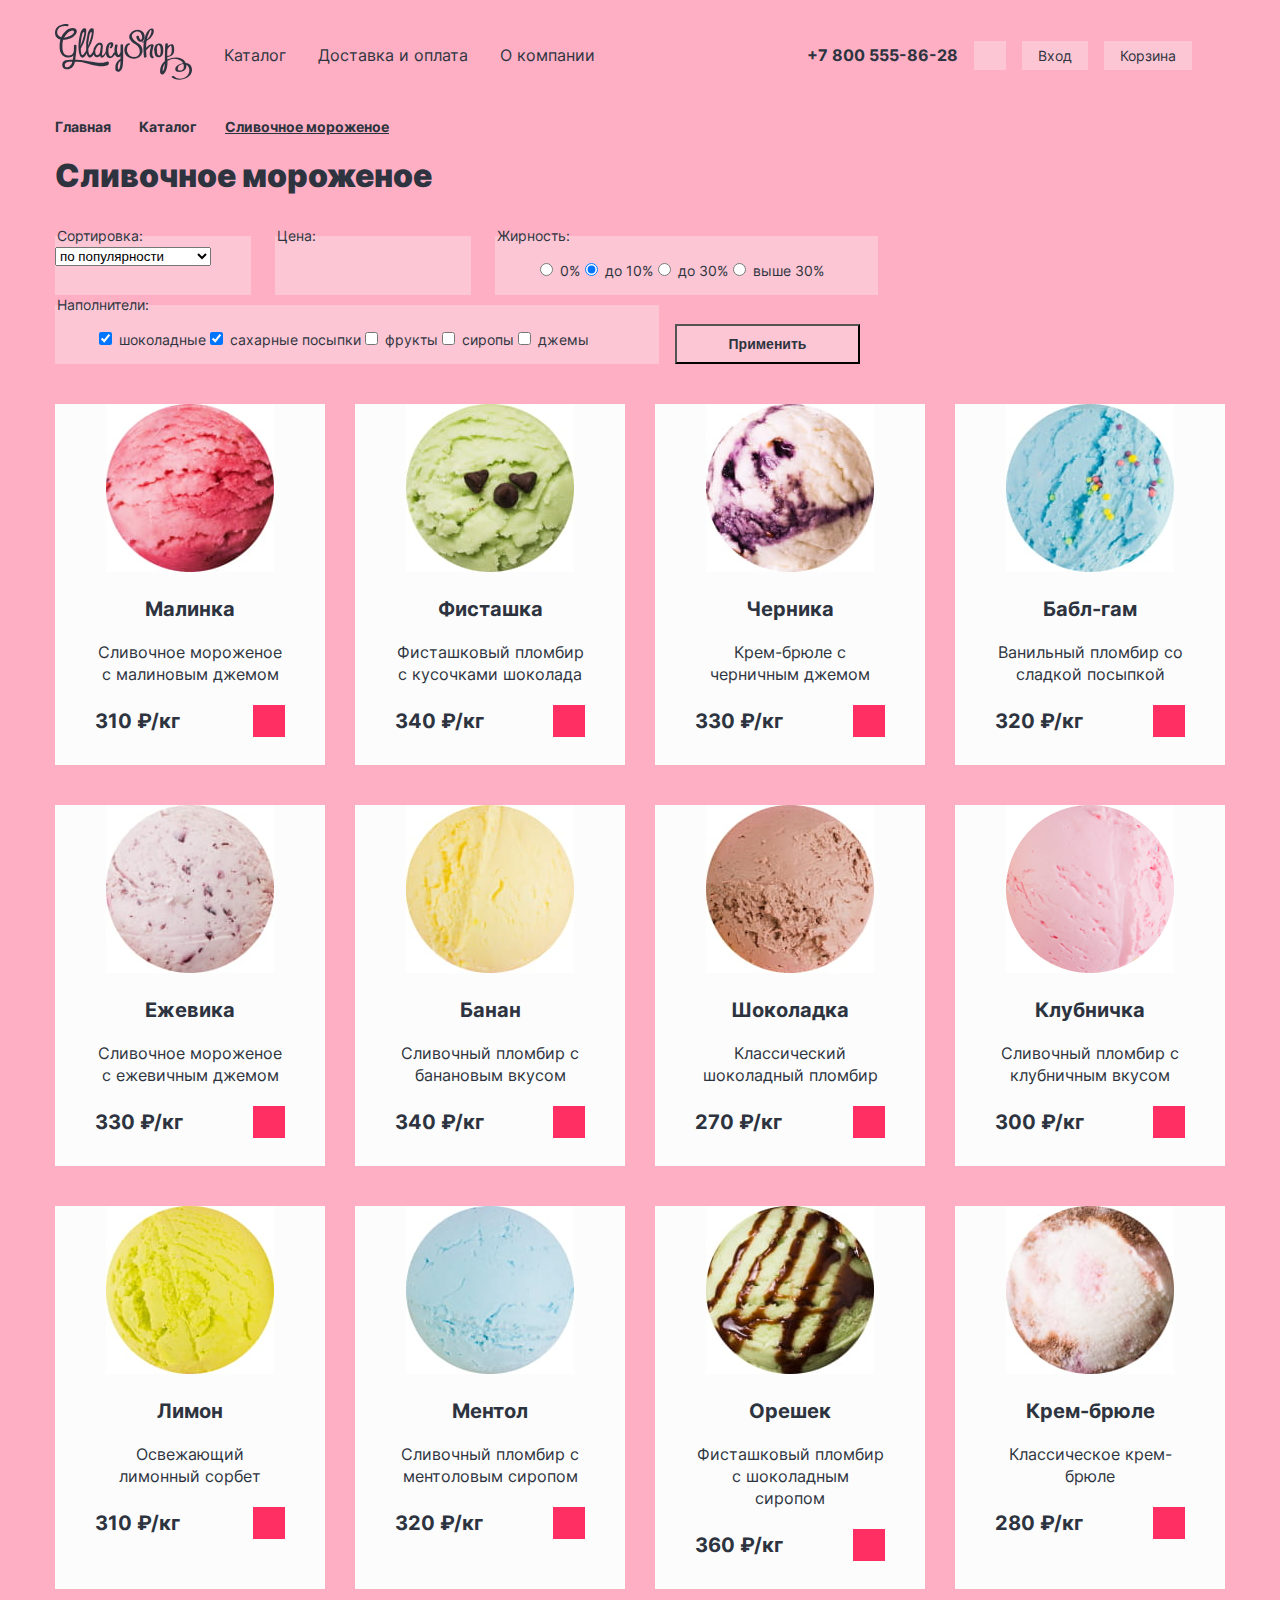
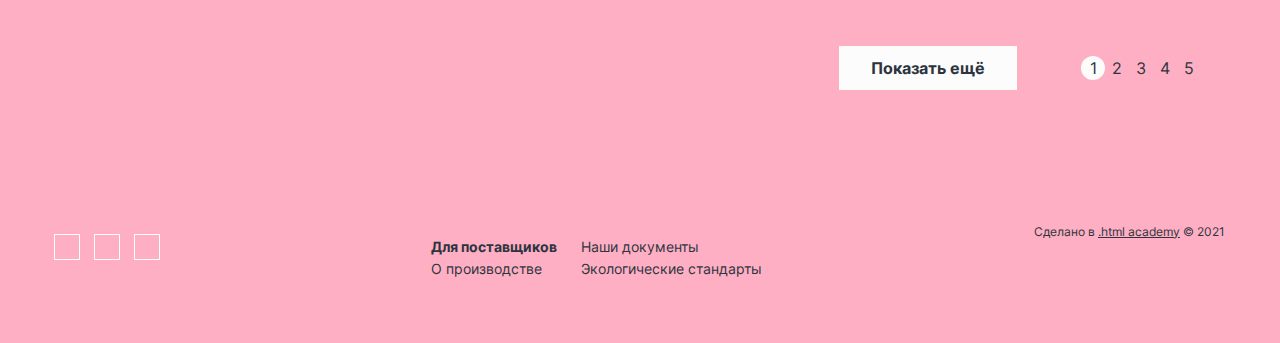
==== commit 4bcee12e: "Добавляет микросетки на флексах для всех страниц" ====
--- a/catalog.html
+++ b/catalog.html
@@ -6,7 +6,7 @@
     <link rel="stylesheet" href="styles/style.css">
   </head>
   <body>
-      <header class="page-header">
+      <header class="page-header page-container">
         <!-- Шапка -->
         <a href="index.html">
           <img src="image/logo.svg" alt='Логотип "Gllacy Shop"' class="logo" width="137" height="56">
@@ -41,7 +41,7 @@
       </header>
       <!-- Основной блок -->
       <main class="main-wrapper main">
-        <div class="page-wrapper">
+        <div class="page-container">
           <!-- Хлебные крошки -->
           <header class="inner-header">
             <h1 class="visually-hidden">Каталог</h1>
@@ -142,183 +142,207 @@
             <section class="catalog-cards">
               <ul class="card-list">
                 <li class="card-item">
-                  <div class="cadr-image-wrapper">
-                    <a href="#" class="card-link">
-                      <img src="image/foto-1.jpg" alt="Малиновое мороженое" class="card-item-image" width="168" height="168">
-                    </a>
-                  </div>
-                  <a href="#" class="card-link">
-                    <h3 class="card-item-title">Малинка</h3>
-                  </a>
-                  <p class="card-item-paragraph">Сливочное мороженое с малиновым джемом</p>
-                  <div class="price-and-basket">
-                    <b class="card-price">310 ₽/кг</b>
-                    <a href="#" class="button card-add-basket"><span class="visually-hidden">Добавитиь в корзину</span></a>
-                  </div>
-                </li>
-                <li class="card-item">
-                  <div class="cadr-image-wrapper">
-                    <a href="#" class="card-link">
-                      <img src="image/foto-2.jpg" alt="Фисташковое мороженое" class="card-item-image" width="168" height="168">
-                    </a>
-                  </div>
-                  <a href="#" class="card-link">
-                    <h3 class="card-item-title">Фисташка</h3>
-                  </a>
-                  <p class="card-item-paragraph">Фисташковый пломбир с кусочками шоколада</p>
-                  <div class="price-and-basket">
-                    <b class="card-price">340 ₽/кг</b>
-                    <a href="#" class=" button card-add-basket"><span class="visually-hidden">Добавитиь в корзину</span></a>
-                  </div>
-                </li>
-                <li class="card-item">
-                  <div class="cadr-image-wrapper">
-                    <a href="#" class="card-link">
-                      <img src="image/foto-3.jpg" alt="Черничное мороженое" class="card-item-image" width="168" height="168">
-                    </a>
-                  </div>
-                  <a href="#" class="card-link">
-                    <h3 class="card-item-title">Черника</h3>
-                  </a>
-                  <p class="card-item-paragraph">Крем-брюле с черничным джемом</p>
-                  <div class="price-and-basket">
-                    <b class="card-price">330 ₽/кг</b>
-                    <a href="#" class="button card-add-basket"><span class="visually-hidden">Добавитиь в корзину</span></a>
-                  </div>
-                </li>
-                <li class="card-item">
-                  <div class="cadr-image-wrapper">
-                    <a href="#" class="card-link">
-                      <img src="image/foto-4.jpg" alt="Ванильное мороженое" class="card-item-image" width="168" height="168">
-                    </a>
-                  </div>
-                  <a href="#" class="card-link">
-                    <h3 class="card-item-title">Бабл-гам</h3>
-                  </a>
-                  <p class="card-item-paragraph">Ванильный пломбир со сладкой посыпкой</p>
-                  <div class="price-and-basket">
-                    <b class="card-price">320 ₽/кг</b>
-                    <a href="#" class="button card-add-basket"><span class="visually-hidden">Добавитиь в корзину</span></a>
-                  </div>
-                </li>
-                <li class="card-item">
-                  <div class="cadr-image-wrapper">
-                    <a href="#" class="card-link">
-                      <img src="image/foto-5.jpg" alt="Малиновое мороженое" class="card-item-image" width="168" height="168">
-                    </a>
-                  </div>
-                  <a href="#" class="card-link">
-                    <h3 class="card-item-title">Ежевика</h3>
-                  </a>
-                  <p class="card-item-paragraph">Сливочное мороженое с ежевичным джемом</p>
-                  <div class="price-and-basket">
-                    <b class="card-price">330 ₽/кг</b>
-                    <a href="#" class="button card-add-basket"><span class="visually-hidden">Добавитиь в корзину</span></a>
-                  </div>
-                </li>
-                <li class="card-item">
-                  <div class="cadr-image-wrapper">
-                    <a href="#" class="card-link">
-                      <img src="image/foto-6.jpg" alt="Фисташковое мороженое" class="card-item-image" width="168" height="168">
-                    </a>
-                  </div>
-                  <a href="#" class="card-link">
-                    <h3 class="card-item-title">Банан</h3>
-                  </a>
-                  <p class="card-item-paragraph">Сливочный пломбир с банановым вкусом</p>
-                  <div class="price-and-basket">
-                    <b class="card-price">340 ₽/кг</b>
-                    <a href="#" class=" button card-add-basket"><span class="visually-hidden">Добавитиь в корзину</span></a>
-                  </div>
-                </li>
-                <li class="card-item">
-                  <div class="cadr-image-wrapper">
-                    <a href="#" class="card-link">
-                      <img src="image/foto-7.jpg" alt="Черничное мороженое" class="card-item-image"  width="168" height="168">
-                    </a>
-                  </div>
-                  <a href="#" class="card-link">
-                    <h3 class="card-item-title">Шоколадка</h3>
-                  </a>
-                  <p class="card-item-paragraph">Классический шоколадный пломбир</p>
-                  <div class="price-and-basket">
-                    <b class="card-price">3270 ₽/кг</b>
-                    <a href="#" class="button card-add-basket"><span class="visually-hidden">Добавитиь в корзину</span></a>
-                  </div>
-                </li>
-                <li class="card-item">
-                  <div class="cadr-image-wrapper">
-                    <a href="#" class="card-link">
-                      <img src="image/foto-8.jpg" alt="Ванильное мороженое" class="card-item-image" width="168" height="168">
-                    </a>
-                  </div>
-                  <a href="#" class="card-link">
-                    <h3 class="card-item-title">Клубничка</h3>
-                  </a>
-                  <p class="card-item-paragraph">Сливочный пломбир с клубничным вкусом</p>
-                  <div class="price-and-basket">
-                    <b class="card-price">300 ₽/кг</b>
-                    <a href="#" class="button card-add-basket"><span class="visually-hidden">Добавитиь в корзину</span></a>
-                  </div>
-                </li>
-                <li class="card-item">
-                  <div class="cadr-image-wrapper">
-                    <a href="#" class="card-link">
-                      <img src="image/foto-9.jpg" alt="Малиновое мороженое" class="card-item-image" width="168" height="168">
-                    </a>
-                  </div>
-                  <a href="#" class="card-link">
-                    <h3 class="card-item-title">Лимон</h3>
-                  </a>
-                  <p class="card-item-paragraph">Освежающий лимонный сорбет</p>
-                  <div class="price-and-basket">
-                    <b class="card-price">310 ₽/кг</b>
-                    <a href="#" class="button card-add-basket"><span class="visually-hidden">Добавитиь в корзину</span></a>
-                  </div>
-                </li>
-                <li class="card-item">
-                  <div class="cadr-image-wrapper">
-                    <a href="#" class="card-link">
-                      <img src="image/foto-10.jpg" alt="Фисташковое мороженое" class="card-item-image" width="168" height="168">
-                    </a>
-                  </div>
-                  <a href="#" class="card-link">
-                    <h3 class="card-item-title">Ментол</h3>
-                  </a>
-                  <p class="card-item-paragraph">Сливочный пломбир с ментоловым сиропом</p>
-                  <div class="price-and-basket">
-                    <b class="card-price">320 ₽/кг</b>
-                    <a href="#" class=" button card-add-basket"><span class="visually-hidden">Добавитиь в корзину</span></a>
-                  </div>
-                </li>
-                <li class="card-item">
-                  <div class="cadr-image-wrapper">
-                    <a href="#" class="card-link">
-                      <img src="image/foto-11.jpg" alt="Черничное мороженое" class="card-item-image" width="168" height="168">
-                    </a>
-                  </div>
-                  <a href="#" class="card-link">
-                    <h3 class="card-item-title">Орешек</h3>
-                  </a>
-                  <p class="card-item-paragraph">Фисташковый пломбир с шоколадным сиропом</p>
-                  <div class="price-and-basket">
-                    <b class="card-price">360 ₽/кг</b>
-                    <a href="#" class="button card-add-basket"><span class="visually-hidden">Добавитиь в корзину</span></a>
-                  </div>
-                </li>
-                <li class="card-item">
-                  <div class="cadr-image-wrapper">
-                    <a href="#" class="card-link">
-                      <img src="image/foto-12.jpg" alt="Ванильное мороженое" class="card-item-image" width="168" height="168">
-                    </a>
-                  </div>
-                    <a href="#" class="card-link">
-                    <h3 class="card-item-title">Крем-брюле</h3>
-                  </a>
-                  <p class="card-item-paragraph">Классическое крем-брюле </p>
-                  <div class="price-and-basket">
-                    <b class="card-price">280 ₽/кг</b>
-                    <a href="#" class="button card-add-basket"><span class="visually-hidden">Добавитиь в корзину</span></a>
+                  <div class="card-item-wrapper">
+                    <div class="cadr-image-wrapper">
+                      <a href="#" class="card-link">
+                        <img src="image/foto-1.jpg" alt="Малиновое мороженое" class="card-item-image" width="168" height="168">
+                      </a>
+                    </div>
+                    <a href="#" class="card-link">
+                      <h3 class="card-item-title">Малинка</h3>
+                    </a>
+                    <p class="card-item-paragraph">Сливочное мороженое с малиновым джемом</p>
+                    <div class="price-and-basket">
+                      <b class="card-price">310 ₽/кг</b>
+                      <a href="#" class="pink-button card-add-basket"><span class="visually-hidden">Добавитиь в корзину</span></a>
+                    </div>
+                  </div>
+                </li>
+                <li class="card-item">
+                  <div class="card-item-wrapper">
+                    <div class="cadr-image-wrapper">
+                      <a href="#" class="card-link">
+                        <img src="image/foto-2.jpg" alt="Фисташковое мороженое" class="card-item-image" width="168" height="168">
+                      </a>
+                    </div>
+                    <a href="#" class="card-link">
+                      <h3 class="card-item-title">Фисташка</h3>
+                    </a>
+                    <p class="card-item-paragraph">Фисташковый пломбир с кусочками шоколада</p>
+                    <div class="price-and-basket">
+                      <b class="card-price">340 ₽/кг</b>
+                      <a href="#" class=" pink-button card-add-basket"><span class="visually-hidden">Добавитиь в корзину</span></a>
+                    </div>
+                  </div>
+                </li>
+                <li class="card-item">
+                  <div class="card-item-wrapper">
+                    <div class="cadr-image-wrapper">
+                      <a href="#" class="card-link">
+                        <img src="image/foto-3.jpg" alt="Черничное мороженое" class="card-item-image" width="168" height="168">
+                      </a>
+                    </div>
+                    <a href="#" class="card-link">
+                      <h3 class="card-item-title">Черника</h3>
+                    </a>
+                    <p class="card-item-paragraph">Крем-брюле с черничным джемом</p>
+                    <div class="price-and-basket">
+                      <b class="card-price">330 ₽/кг</b>
+                      <a href="#" class="pink-button card-add-basket"><span class="visually-hidden">Добавитиь в корзину</span></a>
+                    </div>
+                  </div>
+                </li>
+                <li class="card-item">
+                  <div class="card-item-wrapper">
+                    <div class="cadr-image-wrapper">
+                      <a href="#" class="card-link">
+                        <img src="image/foto-4.jpg" alt="Ванильное мороженое" class="card-item-image" width="168" height="168">
+                      </a>
+                    </div>
+                    <a href="#" class="card-link">
+                      <h3 class="card-item-title">Бабл-гам</h3>
+                    </a>
+                    <p class="card-item-paragraph">Ванильный пломбир со сладкой посыпкой</p>
+                    <div class="price-and-basket">
+                      <b class="card-price">320 ₽/кг</b>
+                      <a href="#" class="pink-button card-add-basket"><span class="visually-hidden">Добавитиь в корзину</span></a>
+                    </div>
+                  </div>
+                </li>
+                <li class="card-item">
+                  <div class="card-item-wrapper">
+                    <div class="cadr-image-wrapper">
+                      <a href="#" class="card-link">
+                        <img src="image/foto-5.jpg" alt="Малиновое мороженое" class="card-item-image" width="168" height="168">
+                      </a>
+                    </div>
+                    <a href="#" class="card-link">
+                      <h3 class="card-item-title">Ежевика</h3>
+                    </a>
+                    <p class="card-item-paragraph">Сливочное мороженое с ежевичным джемом</p>
+                    <div class="price-and-basket">
+                      <b class="card-price">330 ₽/кг</b>
+                      <a href="#" class="pink-button card-add-basket"><span class="visually-hidden">Добавитиь в корзину</span></a>
+                    </div>
+                  </div>
+                </li>
+                <li class="card-item">
+                  <div class="card-item-wrapper">
+                    <div class="cadr-image-wrapper">
+                      <a href="#" class="card-link">
+                        <img src="image/foto-6.jpg" alt="Фисташковое мороженое" class="card-item-image" width="168" height="168">
+                      </a>
+                    </div>
+                    <a href="#" class="card-link">
+                      <h3 class="card-item-title">Банан</h3>
+                    </a>
+                    <p class="card-item-paragraph">Сливочный пломбир с банановым вкусом</p>
+                    <div class="price-and-basket">
+                      <b class="card-price">340 ₽/кг</b>
+                      <a href="#" class="pink-button card-add-basket"><span class="visually-hidden">Добавитиь в корзину</span></a>
+                    </div>
+                  </div>
+                </li>
+                <li class="card-item">
+                  <div class="card-item-wrapper">
+                    <div class="cadr-image-wrapper">
+                      <a href="#" class="card-link">
+                        <img src="image/foto-7.jpg" alt="Черничное мороженое" class="card-item-image"  width="168" height="168">
+                      </a>
+                    </div>
+                    <a href="#" class="card-link">
+                      <h3 class="card-item-title">Шоколадка</h3>
+                    </a>
+                    <p class="card-item-paragraph">Классический шоколадный пломбир</p>
+                    <div class="price-and-basket">
+                      <b class="card-price">270 ₽/кг</b>
+                      <a href="#" class="pink-button card-add-basket"><span class="visually-hidden">Добавитиь в корзину</span></a>
+                    </div>
+                  </div>
+                </li>
+                <li class="card-item">
+                  <div class="card-item-wrapper">
+                    <div class="cadr-image-wrapper">
+                      <a href="#" class="card-link">
+                        <img src="image/foto-8.jpg" alt="Ванильное мороженое" class="card-item-image" width="168" height="168">
+                      </a>
+                    </div>
+                    <a href="#" class="card-link">
+                      <h3 class="card-item-title">Клубничка</h3>
+                    </a>
+                    <p class="card-item-paragraph">Сливочный пломбир с клубничным вкусом</p>
+                    <div class="price-and-basket">
+                      <b class="card-price">300 ₽/кг</b>
+                      <a href="#" class="pink-button card-add-basket"><span class="visually-hidden">Добавитиь в корзину</span></a>
+                    </div>
+                  </div>
+                </li>
+                <li class="card-item">
+                  <div class="card-item-wrapper">
+                    <div class="cadr-image-wrapper">
+                      <a href="#" class="card-link">
+                        <img src="image/foto-9.jpg" alt="Малиновое мороженое" class="card-item-image" width="168" height="168">
+                      </a>
+                    </div>
+                    <a href="#" class="card-link">
+                      <h3 class="card-item-title">Лимон</h3>
+                    </a>
+                    <p class="card-item-paragraph">Освежающий лимонный сорбет</p>
+                    <div class="price-and-basket">
+                      <b class="card-price">310 ₽/кг</b>
+                      <a href="#" class="pink-button card-add-basket"><span class="visually-hidden">Добавитиь в корзину</span></a>
+                    </div>
+                  </div>
+                </li>
+                <li class="card-item">
+                  <div class="card-item-wrapper">
+                    <div class="cadr-image-wrapper">
+                      <a href="#" class="card-link">
+                        <img src="image/foto-10.jpg" alt="Фисташковое мороженое" class="card-item-image" width="168" height="168">
+                      </a>
+                    </div>
+                    <a href="#" class="card-link">
+                      <h3 class="card-item-title">Ментол</h3>
+                    </a>
+                    <p class="card-item-paragraph">Сливочный пломбир с ментоловым сиропом</p>
+                    <div class="price-and-basket">
+                      <b class="card-price">320 ₽/кг</b>
+                      <a href="#" class="pink-button card-add-basket"><span class="visually-hidden">Добавитиь в корзину</span></a>
+                    </div>
+                  </div>
+                </li>
+                <li class="card-item">
+                  <div class="card-item-wrapper">
+                    <div class="cadr-image-wrapper">
+                      <a href="#" class="card-link">
+                        <img src="image/foto-11.jpg" alt="Черничное мороженое" class="card-item-image" width="168" height="168">
+                      </a>
+                    </div>
+                    <a href="#" class="card-link">
+                      <h3 class="card-item-title">Орешек</h3>
+                    </a>
+                    <p class="card-item-paragraph">Фисташковый пломбир с шоколадным сиропом</p>
+                    <div class="price-and-basket">
+                      <b class="card-price">360 ₽/кг</b>
+                      <a href="#" class="pink-button card-add-basket"><span class="visually-hidden">Добавитиь в корзину</span></a>
+                    </div>
+                  </div>
+                </li>
+                <li class="card-item">
+                  <div class="card-item-wrapper">
+                    <div class="cadr-image-wrapper">
+                      <a href="#" class="card-link">
+                        <img src="image/foto-12.jpg" alt="Ванильное мороженое" class="card-item-image" width="168" height="168">
+                      </a>
+                    </div>
+                      <a href="#" class="card-link">
+                      <h3 class="card-item-title">Крем-брюле</h3>
+                    </a>
+                    <p class="card-item-paragraph">Классическое крем-брюле </p>
+                    <div class="price-and-basket">
+                      <b class="card-price">280 ₽/кг</b>
+                      <a href="#" class="pink-button card-add-basket"><span class="visually-hidden">Добавитиь в корзину</span></a>
+                    </div>
                   </div>
                 </li>
               </ul>
@@ -357,22 +381,22 @@
         </div>
       </main>
       <!-- Подвал -->
-      <footer class="page-footer">
+      <footer class="page-footer page-container">
         <section class="footer-social">
           <h2 class="visually-hidden">Социальные сети</h2>
-          <ul class="footer-social-list">
-            <li class="footer-social-item">
-              <a href="#" class="button">
+          <ul class="social-list">
+            <li class="social-item">
+              <a href="#" class="social-button">
                 <span class="visually-hidden">Телеграм</span>
               </a>
             </li>
-            <li class="footer-social-item">
-              <a href="#" class="button">
+            <li class="social-item">
+              <a href="#" class="social-button">
                 <span class="visually-hidden">Вконтакте</span>
               </a>
             </li>
-            <li class="footer-social-item">
-              <a href="#" class="button">
+            <li class="social-item">
+              <a href="#" class="social-button">
                 <span class="visually-hidden">YouTube</span>
               </a>
             </li>
@@ -380,12 +404,14 @@
         </section>
         <section class="footer-links">
           <ul class="footer-links-list">
-            <li class="footer-links-item">
+            <li class="footer-links-item activ-link">
               <a href="#" class="footer-link">Для поставщиков</a>
             </li>
             <li class="footer-links-item">
               <a href="#" class="footer-link">О производстве</a>
             </li>
+          </ul>
+          <ul class="footer-links-list">
             <li class="footer-links-item">
               <a href="#" class="footer-link">Наши документы</a>
             </li>
--- a/styles/style.css
+++ b/styles/style.css
@@ -38,10 +38,31 @@
   background-color: #feafc3;
 }
 
+.visually-hidden {
+  position: absolute;
+  width: 1px;
+  height: 1px;
+  margin: -1px;
+  padding: 0;
+  border: 0;
+  clip: rect(0 0 0 0);
+  overflow: hidden;
+}
+
  /* Навигация */
 
+.section-slider {
+  margin-bottom: 80px;
+}
+
 .page-header {
   display: flex;
+  padding-top: 24px;
+  padding-bottom: 24px;
+  align-items: center;
+}
+
+.page-container {
   width: 1170px;
   margin: 0 auto;
 }
@@ -54,9 +75,11 @@
 .site-navigation-list {
   margin: 0;
   padding: 0;
-  width: 500px;
+  max-width: 500px;
   margin-right: auto;
   list-style: none;
+  display: flex;
+  flex-wrap: wrap;
 }
 
 .site-navigation-link {
@@ -64,17 +87,22 @@
   text-align: center;
   text-decoration: none;
   color: inherit;
+  display: block;
+  padding: 8px 16px;
 }
 
 .header-phone {
-  width: 148px;
-  /* margin-left: auto; */
+  line-height: 20px;
+  font-weight: 700;
+  text-decoration: none;
+  color: inherit;
 }
 
 .user-navigation-list {
   margin: 0;
   padding: 0;
   width: 267px;
+  display: flex;
   list-style: none;
 }
 
@@ -85,13 +113,10 @@
   text-decoration: none;
   background-color: rgba(252, 252, 252, 0.3);
   color: inherit;
-}
-
-.header-phone {
-  line-height: 20px;
-  font-weight: 700;
-  text-decoration: none;
-  color: inherit;
+  margin-left: 16px;
+  padding: 6px 16px;
+  min-width: 16px;
+  min-height: 16px;
 }
 
 /* Основной контент */
@@ -100,29 +125,32 @@
   flex-grow: 1;
 }
 
-.page-wrapper {
-  width: 1170px;
-  margin: 0 auto;
-}
-
 /* Карусель */
+
+.slider-item-wrapper {
+  margin-top: 136px;
+}
 
 .slide-title {
   font-size: 36px;
   font-weight: 900;
   line-height: 46px;
+  margin-top: 0;
+  margin-bottom: 24px;
 }
 
 .slide-paragraph {
   font-size: 18px;
   line-height: 24px;
+  margin: 0;
+  margin-bottom: 48px;
 }
 
 .slider-list {
   margin: 0;
   padding: 0;
   padding-left: 70px;
-  list-style: none;
+  list-style-type: none;
 }
 
 .slider-item {
@@ -144,6 +172,7 @@
   color: #2d3440;
   text-decoration: none;
   background-color: #fcfcfc;
+  padding: 12px 32px;
 }
 
 .pagination-and-social {
@@ -156,22 +185,46 @@
   display: flex;
   padding: 0;
 }
+
+/* .slider-pagination-item div {
+  width: 12px;
+  height: 12px;
+  background-color: #fff;
+  border-radius: 6px;
+  opacity: 0.3;
+}
+
+.slider-pagination-item .slider-pagination-button-current {
+  opacity: 1;
+} */
 
 .slider-pagination-item:not(:last-child) {
   margin-right: 8px;
 }
 
 .social-list {
-  list-style: none;
-  display: flex;
-  padding: 0;
-}
-
-.social-item:not(:last-child) {
-  margin-right: 16px;
+  padding: 0;
+  display: flex;
+  list-style: none;
+  gap: 16px;
+}
+
+.social-item {
+  width: 24px;
+  height: 24px;
+  outline: 1px solid #fff;  /*Временное свойство*/
+}
+
+.social-button {
+  min-width: 24px;
+  min-height: 24px;
 }
 
 /* Спецпредложения */
+
+.special {
+  margin-bottom: 81px;
+}
 
 .special-title {
   font-size: 32px;
@@ -180,6 +233,7 @@
   text-align: center;
   width: 434px;
   margin: 0 auto;
+  margin-bottom: 55px;
 }
 
 .special-list {
@@ -208,9 +262,19 @@
   line-height: 30px;
   margin: 0;
   padding: 0;
+  margin-bottom: 28px;
+}
+
+.special-item-paragraph {
+  margin: 0;
+  margin-bottom: 28px;
 }
 
 /* Популярное */
+
+.popular-cards{
+  margin-bottom: 80px;
+}
 
 .popular-cards-title {
   font-size: 32px;
@@ -219,6 +283,7 @@
   text-align: center;
   width: 527px;
   margin: 0 auto;
+  margin-bottom: 16px;
 }
 
 .card-list {
@@ -226,6 +291,7 @@
   justify-content: space-between;
   flex-wrap: wrap;
   padding: 0;
+  margin: 0;
 }
 
 .card-item {
@@ -235,6 +301,7 @@
   list-style: none;
   padding: 0;
   margin: 0;
+  margin-top: 40px;
 }
 
 .card-item-wrapper {
@@ -261,6 +328,16 @@
 .card-add-basket {
   background-color: #ff2f64;
   color: #fcfcfc;
+  min-width: 32px;
+  min-height: 32px;
+}
+
+.price-and-basket {
+  display: flex;
+  align-items: center;
+  min-height: 40px;
+  justify-content: space-between;
+  margin-bottom: 24px;
 }
 
 /* О компании */
@@ -269,11 +346,12 @@
   background-image: url("../image/wafel.jpg");
   background-repeat: no-repeat;
   padding: 24px;
+  margin-bottom: 80px;
 }
 
 .about {
   background-color: #ffffff;
-  padding: 56px 40px;
+  padding: 56px 40px 16px;
 }
 
 .about-title {
@@ -281,6 +359,8 @@
   font-weight: 900;
   line-height: 46px;
   text-align: center;
+  margin-top: 0;
+  margin-bottom: 56px;
 }
 
 .about-list {
@@ -288,12 +368,14 @@
   display: flex;
   flex-wrap: wrap;
   justify-content: space-between;
+  margin: 0;
 }
 
 .about-item {
   color: #565c66;
   list-style: none;
   width: 505px;
+  margin-bottom: 40px;
 }
 
 /* Новости */
@@ -301,6 +383,7 @@
 .news-block-wrapper {
   display: flex;
   justify-content: space-between;
+  margin-bottom: 80px;
 }
 
 .news {
@@ -310,10 +393,17 @@
   width: 570px;
 }
 
+.news-wrapper {
+  margin-top: 32px;
+  margin-left: 32px;
+}
+
 .news-title {
   font-size: 16px;
   font-weight: 400;
   line-height: 20px;
+  margin: 0;
+  margin-bottom: 12px;
 }
 
 .news-paragraph {
@@ -321,6 +411,8 @@
   font-weight: 700;
   line-height: 30px;
   width: 303px;
+  margin: 0;
+  margin-bottom: 68px;
 }
 
 /* Подписка */
@@ -329,11 +421,24 @@
   background-image: url("../image/subscribe.png");
   background-repeat: no-repeat;
   width: 570px;
-  /* padding: 6px; */
+  padding: 6px;
 }
 
 .subscribe {
   background-color: #ffffff;
+  padding: 26px;
+}
+
+.subscribe-paragraph {
+  width: 506px;
+  margin: 0;
+  margin-right: 0;
+  margin-bottom: 42px;
+}
+
+.subscribe-form {
+  display: flex;
+  justify-content: space-between;
 }
 
 .pink-button {
@@ -342,6 +447,7 @@
   line-height: 20px;
   color: #fcfcfc;
   background-color: #ff2f64;
+  display: block;
 }
 
 /* Досктавка */
@@ -352,28 +458,39 @@
   background-repeat: no-repeat;
   display: flex;
   justify-content: space-between;
+  margin-bottom: 80px;
+}
+
+.delivery-wrapper {
+  width: 371px;
+  margin-top: 167px;
+  margin-left: 100px;
+  margin-bottom: 163px;
 }
 
 .delivery-title {
   font-size: 32px;
   font-weight: 900;
   line-height: 46px;
-}
-
-.delivery-wrapper {
-  width: 371px;
-  margin-left: 100px;
+  margin: 0;
+}
+
+.delivery-paragraph {
+  margin: 0;
+  margin-top: 24px;
 }
 
 .delivery-form-wrapper {
   background-color: #fcfcfc;
   width: 500px;
+  margin-top: 64px;
   margin-right: 64px;
+  margin-bottom: 64px;
 }
 
 .delivery-form-paragraph {
   width: 380px;
-  padding-left: 40px;
+  margin: 40px 80px 32px 40px;
 }
 
 .delivery-form {
@@ -391,29 +508,44 @@
 .feedback {
   background-image: url("../image/feedback-background.jpg");
   background-repeat: no-repeat;
+  display: flex;
 }
 
 .contacts {
   background-color: #fcfcfc;
   width: 343px;
   margin-left: 64px;
+  margin-top: 64px;
+  margin-bottom: 64px;
 }
 
 .contacts-wrapper {
-  width: 220px;
+  width: 263px;
   margin: 0 auto;
+  display: flex;
+  flex-direction: column;
 }
 
 .contacts-title {
   font-size: 16px;
   font-weight: 400;
   line-height: 22px;
+  margin: 0;
+  margin-top: 40px;
+  margin-bottom: 12px;
 }
 
 .contacts-address {
   font-size: 20px;
   font-weight: 700;
   line-height: 24px;
+  margin: 0;
+  margin-bottom: 24px;
+}
+
+.contacts-phone-paragraph {
+  margin: 0;
+  margin-bottom: 12px;
 }
 
 .contacts-phone {
@@ -427,33 +559,32 @@
 .contacts-paragraph {
   font-size: 14px;
   line-height: 20px;
+  margin: 0;
+  margin-bottom: 32px;
 }
 
 .contacts-button {
   text-decoration: none;
+  margin-bottom: 40px;
+  align-self: flex-start;
 }
 
 /* Подвал */
 
 .page-footer {
-  width: 1170px;
-  margin: 0 auto;
-  display: flex;
-  justify-content: space-between;
-}
-
-.footer-social-list {
-  padding: 0;
-  list-style: none;
-  display: flex;
-}
-
-.footer-social-item:not(:last-child) {
-  margin-right: 16px;
+  display: flex;
+  justify-content: space-between;
+  align-items: flex-start;
+  padding-top: 48px;
+  padding-bottom: 48px;
+}
+
+.footer-links {
+  display: flex;
+  gap: 24px;
 }
 
 .footer-links-list {
-  width: 356px;
   padding: 0;
   list-style: none;
 }
@@ -465,7 +596,14 @@
   color: #2d3440;
 }
 
-.footer-links-item:first-child {
+.footer-links-item {
+  min-width: 120px;
+  flex-basis: auto;
+  flex-grow: 1;
+  flex-shrink: 1;
+}
+
+.activ-link {
   font-weight: 700;
 }
 
@@ -482,11 +620,28 @@
 
 /* Каталог */
 
+/* Хлебные Крошки */
+
 .breadcrumbs {
   font-size: 14px;
   font-weight: 700;
   line-height: 20px;
   color: #2d3440;
+  list-style-type: none;
+  padding: 0;
+  display: flex;
+  flex-wrap: wrap;
+  margin-top: 8px;
+  margin-bottom: 16px;
+}
+
+.breadcrumbs-item {
+  margin-right: 28px;
+}
+
+.breadcrumbs-item:last-child {
+  text-decoration: underline;
+  margin-right: 0;
 }
 
 .breadcrumbs-link {
@@ -494,14 +649,13 @@
   text-decoration: none;
 }
 
-.breadcrumbs-item:last-child {
-  text-decoration: underline;
-}
+/* Фильтр */
 
 .catalog-title {
   font-size: 32px;
   font-weight: 900;
   line-height: 46px;
+  margin-top: 0;
 }
 
 .catalog-filter {
@@ -541,6 +695,7 @@
 .filter-fat-list {
   list-style: none;
   display: flex;
+  flex-wrap: wrap;
 }
 
 .catalog-filter-fillers {
@@ -553,6 +708,7 @@
 .filter-fillers-list {
   list-style: none;
   display: flex;
+  flex-wrap: wrap;
 }
 
 .filter-button {
@@ -561,25 +717,50 @@
   background-color: rgba(252, 252, 252, 0.3);
   width: 185px;
   margin-right: 18px;
+  padding: 8px 32px;
+  align-self: flex-end;
+}
+
+/* Пагинация */
+
+.bagination-show-more {
+  /* margin-right: auto; */
 }
 
 .pagination-block {
   display: flex;
   justify-content: flex-end;
   align-items: center;
+  margin-top: calc(41px + 16px);
+  padding-bottom: 41px;
+  margin-bottom: 40px;
 }
 
 .pagination {
   list-style: none;
   display: flex;
-}
-
-.pagination a {
+  margin: 0;
+}
+
+.pagination-item {
+}
+
+.pagination-link {
   line-height: 20px;
   color:#2d3440;
   text-decoration: none;
+  display: flex;
+  box-sizing: border-box;
+  justify-content: center;
+  align-items: center;
+  min-width: 24px;
+  min-height: 24px;
+  /* text-align: center; */
+  padding-top: 2px;
+  padding-bottom: 2px;
 }
 
 .pagination-current {
-  background-color: #fcfcfc;;
-}
+  background-color: #fcfcfc;
+  border-radius: 12px;
+}
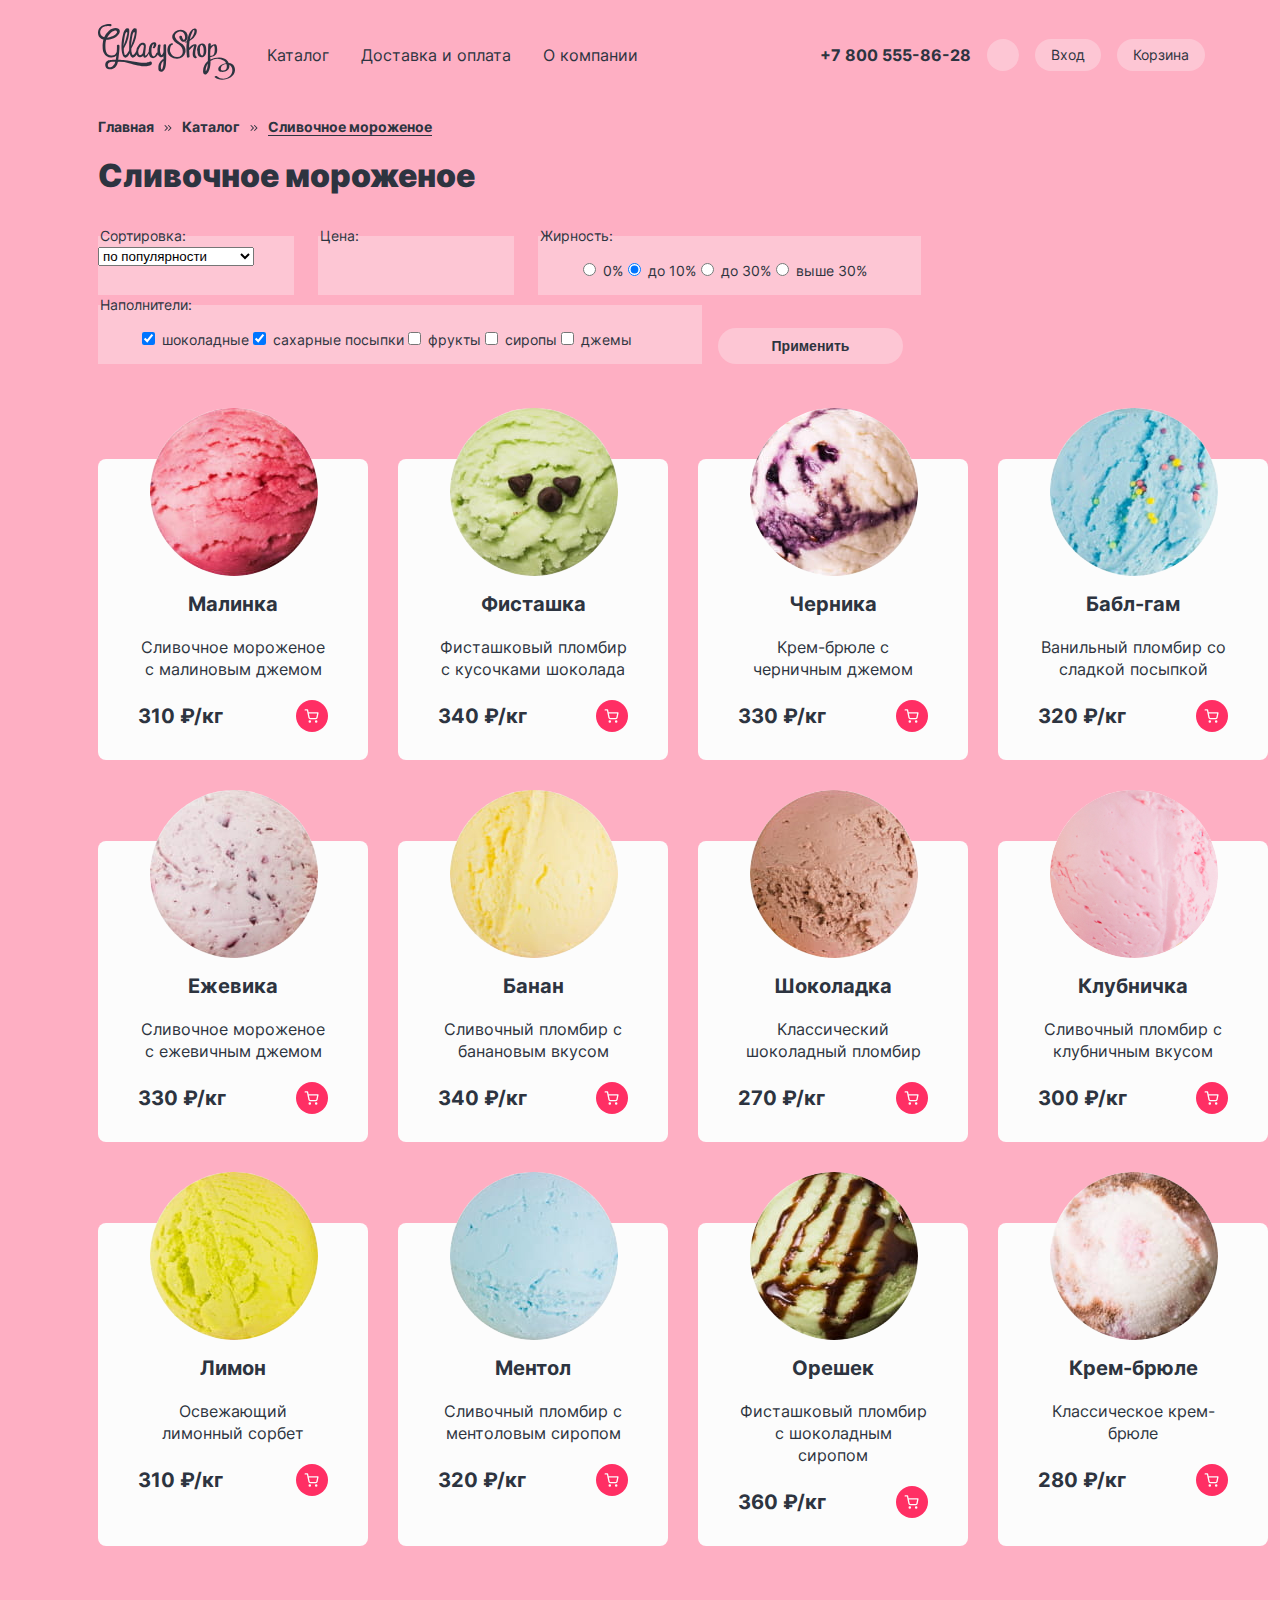
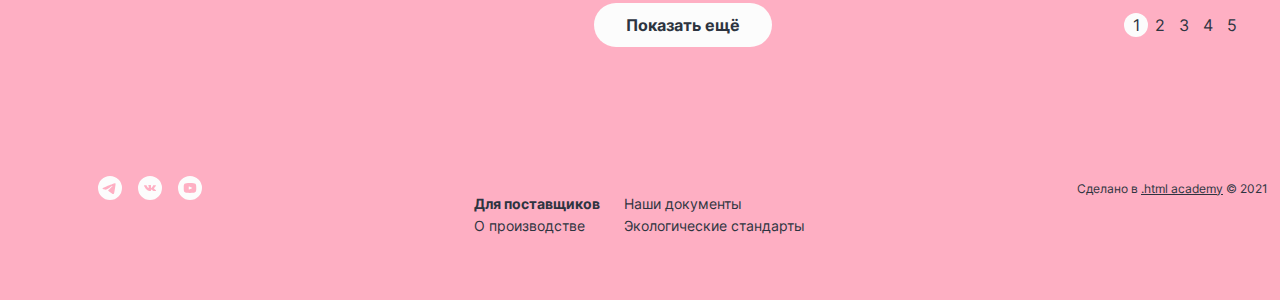
==== commit 0b64e9a2: "Добавляет декоративные элементы" ====
--- a/catalog.html
+++ b/catalog.html
@@ -143,7 +143,7 @@
               <ul class="card-list">
                 <li class="card-item">
                   <div class="card-item-wrapper">
-                    <div class="cadr-image-wrapper">
+                    <div class="card-image-wrapper">
                       <a href="#" class="card-link">
                         <img src="image/foto-1.jpg" alt="Малиновое мороженое" class="card-item-image" width="168" height="168">
                       </a>
@@ -154,13 +154,16 @@
                     <p class="card-item-paragraph">Сливочное мороженое с малиновым джемом</p>
                     <div class="price-and-basket">
                       <b class="card-price">310 ₽/кг</b>
-                      <a href="#" class="pink-button card-add-basket"><span class="visually-hidden">Добавитиь в корзину</span></a>
-                    </div>
-                  </div>
-                </li>
-                <li class="card-item">
-                  <div class="card-item-wrapper">
-                    <div class="cadr-image-wrapper">
+                      <a href="#" class="pink-button card-add-basket">
+                        <svg class="card-icon" aria-hidden="true" focusable="false" xmlns="http://www.w3.org/2000/svg" width="16" height="16" viewBox="0 0 16 16" fill="none"><path fill-rule="evenodd" d="M1.17 1.25a.67.67 0 0 0 0 1.33h1.77l.47 2.34v.05l.97 4.84a1.83 1.83 0 0 0 1.82 1.46h5.62a1.83 1.83 0 0 0 1.82-1.46V9.8l.93-4.86a.67.67 0 0 0-.66-.8h-9.3L4.14 1.8a.67.67 0 0 0-.66-.54H1.17Zm4.52 8.3-.81-4.07h8.23l-.78 4.07a.5.5 0 0 1-.49.4H6.18a.5.5 0 0 1-.49-.4ZM4.56 13.5a1.25 1.25 0 1 1 2.49 0 1.25 1.25 0 0 1-2.5 0Zm6.37 0a1.25 1.25 0 1 1 2.5 0 1.25 1.25 0 0 1-2.5 0Z" clip-rule="evenodd"/></svg>
+                        <span class="visually-hidden">Добавитиь в корзину</span>
+                      </a>
+                    </div>
+                  </div>
+                </li>
+                <li class="card-item">
+                  <div class="card-item-wrapper">
+                    <div class="card-image-wrapper">
                       <a href="#" class="card-link">
                         <img src="image/foto-2.jpg" alt="Фисташковое мороженое" class="card-item-image" width="168" height="168">
                       </a>
@@ -171,13 +174,16 @@
                     <p class="card-item-paragraph">Фисташковый пломбир с кусочками шоколада</p>
                     <div class="price-and-basket">
                       <b class="card-price">340 ₽/кг</b>
-                      <a href="#" class=" pink-button card-add-basket"><span class="visually-hidden">Добавитиь в корзину</span></a>
-                    </div>
-                  </div>
-                </li>
-                <li class="card-item">
-                  <div class="card-item-wrapper">
-                    <div class="cadr-image-wrapper">
+                      <a href="#" class="pink-button card-add-basket">
+                        <svg class="card-icon" aria-hidden="true" focusable="false" xmlns="http://www.w3.org/2000/svg" width="16" height="16" viewBox="0 0 16 16" fill="none"><path fill-rule="evenodd" d="M1.17 1.25a.67.67 0 0 0 0 1.33h1.77l.47 2.34v.05l.97 4.84a1.83 1.83 0 0 0 1.82 1.46h5.62a1.83 1.83 0 0 0 1.82-1.46V9.8l.93-4.86a.67.67 0 0 0-.66-.8h-9.3L4.14 1.8a.67.67 0 0 0-.66-.54H1.17Zm4.52 8.3-.81-4.07h8.23l-.78 4.07a.5.5 0 0 1-.49.4H6.18a.5.5 0 0 1-.49-.4ZM4.56 13.5a1.25 1.25 0 1 1 2.49 0 1.25 1.25 0 0 1-2.5 0Zm6.37 0a1.25 1.25 0 1 1 2.5 0 1.25 1.25 0 0 1-2.5 0Z" clip-rule="evenodd"/></svg>
+                        <span class="visually-hidden">Добавитиь в корзину</span>
+                      </a>
+                    </div>
+                  </div>
+                </li>
+                <li class="card-item">
+                  <div class="card-item-wrapper">
+                    <div class="card-image-wrapper">
                       <a href="#" class="card-link">
                         <img src="image/foto-3.jpg" alt="Черничное мороженое" class="card-item-image" width="168" height="168">
                       </a>
@@ -188,13 +194,16 @@
                     <p class="card-item-paragraph">Крем-брюле с черничным джемом</p>
                     <div class="price-and-basket">
                       <b class="card-price">330 ₽/кг</b>
-                      <a href="#" class="pink-button card-add-basket"><span class="visually-hidden">Добавитиь в корзину</span></a>
-                    </div>
-                  </div>
-                </li>
-                <li class="card-item">
-                  <div class="card-item-wrapper">
-                    <div class="cadr-image-wrapper">
+                      <a href="#" class="pink-button card-add-basket">
+                        <svg class="card-icon" aria-hidden="true" focusable="false" xmlns="http://www.w3.org/2000/svg" width="16" height="16" viewBox="0 0 16 16" fill="none"><path fill-rule="evenodd" d="M1.17 1.25a.67.67 0 0 0 0 1.33h1.77l.47 2.34v.05l.97 4.84a1.83 1.83 0 0 0 1.82 1.46h5.62a1.83 1.83 0 0 0 1.82-1.46V9.8l.93-4.86a.67.67 0 0 0-.66-.8h-9.3L4.14 1.8a.67.67 0 0 0-.66-.54H1.17Zm4.52 8.3-.81-4.07h8.23l-.78 4.07a.5.5 0 0 1-.49.4H6.18a.5.5 0 0 1-.49-.4ZM4.56 13.5a1.25 1.25 0 1 1 2.49 0 1.25 1.25 0 0 1-2.5 0Zm6.37 0a1.25 1.25 0 1 1 2.5 0 1.25 1.25 0 0 1-2.5 0Z" clip-rule="evenodd"/></svg>
+                        <span class="visually-hidden">Добавитиь в корзину</span>
+                      </a>
+                    </div>
+                  </div>
+                </li>
+                <li class="card-item">
+                  <div class="card-item-wrapper">
+                    <div class="card-image-wrapper">
                       <a href="#" class="card-link">
                         <img src="image/foto-4.jpg" alt="Ванильное мороженое" class="card-item-image" width="168" height="168">
                       </a>
@@ -205,13 +214,16 @@
                     <p class="card-item-paragraph">Ванильный пломбир со сладкой посыпкой</p>
                     <div class="price-and-basket">
                       <b class="card-price">320 ₽/кг</b>
-                      <a href="#" class="pink-button card-add-basket"><span class="visually-hidden">Добавитиь в корзину</span></a>
-                    </div>
-                  </div>
-                </li>
-                <li class="card-item">
-                  <div class="card-item-wrapper">
-                    <div class="cadr-image-wrapper">
+                      <a href="#" class="pink-button card-add-basket">
+                        <svg class="card-icon" aria-hidden="true" focusable="false" xmlns="http://www.w3.org/2000/svg" width="16" height="16" viewBox="0 0 16 16" fill="none"><path fill-rule="evenodd" d="M1.17 1.25a.67.67 0 0 0 0 1.33h1.77l.47 2.34v.05l.97 4.84a1.83 1.83 0 0 0 1.82 1.46h5.62a1.83 1.83 0 0 0 1.82-1.46V9.8l.93-4.86a.67.67 0 0 0-.66-.8h-9.3L4.14 1.8a.67.67 0 0 0-.66-.54H1.17Zm4.52 8.3-.81-4.07h8.23l-.78 4.07a.5.5 0 0 1-.49.4H6.18a.5.5 0 0 1-.49-.4ZM4.56 13.5a1.25 1.25 0 1 1 2.49 0 1.25 1.25 0 0 1-2.5 0Zm6.37 0a1.25 1.25 0 1 1 2.5 0 1.25 1.25 0 0 1-2.5 0Z" clip-rule="evenodd"/></svg>
+                        <span class="visually-hidden">Добавитиь в корзину</span>
+                      </a>
+                    </div>
+                  </div>
+                </li>
+                <li class="card-item">
+                  <div class="card-item-wrapper">
+                    <div class="card-image-wrapper">
                       <a href="#" class="card-link">
                         <img src="image/foto-5.jpg" alt="Малиновое мороженое" class="card-item-image" width="168" height="168">
                       </a>
@@ -222,13 +234,16 @@
                     <p class="card-item-paragraph">Сливочное мороженое с ежевичным джемом</p>
                     <div class="price-and-basket">
                       <b class="card-price">330 ₽/кг</b>
-                      <a href="#" class="pink-button card-add-basket"><span class="visually-hidden">Добавитиь в корзину</span></a>
-                    </div>
-                  </div>
-                </li>
-                <li class="card-item">
-                  <div class="card-item-wrapper">
-                    <div class="cadr-image-wrapper">
+                      <a href="#" class="pink-button card-add-basket">
+                        <svg class="card-icon" aria-hidden="true" focusable="false" xmlns="http://www.w3.org/2000/svg" width="16" height="16" viewBox="0 0 16 16" fill="none"><path fill-rule="evenodd" d="M1.17 1.25a.67.67 0 0 0 0 1.33h1.77l.47 2.34v.05l.97 4.84a1.83 1.83 0 0 0 1.82 1.46h5.62a1.83 1.83 0 0 0 1.82-1.46V9.8l.93-4.86a.67.67 0 0 0-.66-.8h-9.3L4.14 1.8a.67.67 0 0 0-.66-.54H1.17Zm4.52 8.3-.81-4.07h8.23l-.78 4.07a.5.5 0 0 1-.49.4H6.18a.5.5 0 0 1-.49-.4ZM4.56 13.5a1.25 1.25 0 1 1 2.49 0 1.25 1.25 0 0 1-2.5 0Zm6.37 0a1.25 1.25 0 1 1 2.5 0 1.25 1.25 0 0 1-2.5 0Z" clip-rule="evenodd"/></svg>
+                        <span class="visually-hidden">Добавитиь в корзину</span>
+                      </a>
+                    </div>
+                  </div>
+                </li>
+                <li class="card-item">
+                  <div class="card-item-wrapper">
+                    <div class="card-image-wrapper">
                       <a href="#" class="card-link">
                         <img src="image/foto-6.jpg" alt="Фисташковое мороженое" class="card-item-image" width="168" height="168">
                       </a>
@@ -239,13 +254,16 @@
                     <p class="card-item-paragraph">Сливочный пломбир с банановым вкусом</p>
                     <div class="price-and-basket">
                       <b class="card-price">340 ₽/кг</b>
-                      <a href="#" class="pink-button card-add-basket"><span class="visually-hidden">Добавитиь в корзину</span></a>
-                    </div>
-                  </div>
-                </li>
-                <li class="card-item">
-                  <div class="card-item-wrapper">
-                    <div class="cadr-image-wrapper">
+                      <a href="#" class="pink-button card-add-basket">
+                        <svg class="card-icon" aria-hidden="true" focusable="false" xmlns="http://www.w3.org/2000/svg" width="16" height="16" viewBox="0 0 16 16" fill="none"><path fill-rule="evenodd" d="M1.17 1.25a.67.67 0 0 0 0 1.33h1.77l.47 2.34v.05l.97 4.84a1.83 1.83 0 0 0 1.82 1.46h5.62a1.83 1.83 0 0 0 1.82-1.46V9.8l.93-4.86a.67.67 0 0 0-.66-.8h-9.3L4.14 1.8a.67.67 0 0 0-.66-.54H1.17Zm4.52 8.3-.81-4.07h8.23l-.78 4.07a.5.5 0 0 1-.49.4H6.18a.5.5 0 0 1-.49-.4ZM4.56 13.5a1.25 1.25 0 1 1 2.49 0 1.25 1.25 0 0 1-2.5 0Zm6.37 0a1.25 1.25 0 1 1 2.5 0 1.25 1.25 0 0 1-2.5 0Z" clip-rule="evenodd"/></svg>
+                        <span class="visually-hidden">Добавитиь в корзину</span>
+                      </a>
+                    </div>
+                  </div>
+                </li>
+                <li class="card-item">
+                  <div class="card-item-wrapper">
+                    <div class="card-image-wrapper">
                       <a href="#" class="card-link">
                         <img src="image/foto-7.jpg" alt="Черничное мороженое" class="card-item-image"  width="168" height="168">
                       </a>
@@ -256,13 +274,16 @@
                     <p class="card-item-paragraph">Классический шоколадный пломбир</p>
                     <div class="price-and-basket">
                       <b class="card-price">270 ₽/кг</b>
-                      <a href="#" class="pink-button card-add-basket"><span class="visually-hidden">Добавитиь в корзину</span></a>
-                    </div>
-                  </div>
-                </li>
-                <li class="card-item">
-                  <div class="card-item-wrapper">
-                    <div class="cadr-image-wrapper">
+                      <a href="#" class="pink-button card-add-basket">
+                        <svg class="card-icon" aria-hidden="true" focusable="false" xmlns="http://www.w3.org/2000/svg" width="16" height="16" viewBox="0 0 16 16" fill="none"><path fill-rule="evenodd" d="M1.17 1.25a.67.67 0 0 0 0 1.33h1.77l.47 2.34v.05l.97 4.84a1.83 1.83 0 0 0 1.82 1.46h5.62a1.83 1.83 0 0 0 1.82-1.46V9.8l.93-4.86a.67.67 0 0 0-.66-.8h-9.3L4.14 1.8a.67.67 0 0 0-.66-.54H1.17Zm4.52 8.3-.81-4.07h8.23l-.78 4.07a.5.5 0 0 1-.49.4H6.18a.5.5 0 0 1-.49-.4ZM4.56 13.5a1.25 1.25 0 1 1 2.49 0 1.25 1.25 0 0 1-2.5 0Zm6.37 0a1.25 1.25 0 1 1 2.5 0 1.25 1.25 0 0 1-2.5 0Z" clip-rule="evenodd"/></svg>
+                        <span class="visually-hidden">Добавитиь в корзину</span>
+                      </a>
+                    </div>
+                  </div>
+                </li>
+                <li class="card-item">
+                  <div class="card-item-wrapper">
+                    <div class="card-image-wrapper">
                       <a href="#" class="card-link">
                         <img src="image/foto-8.jpg" alt="Ванильное мороженое" class="card-item-image" width="168" height="168">
                       </a>
@@ -273,13 +294,16 @@
                     <p class="card-item-paragraph">Сливочный пломбир с клубничным вкусом</p>
                     <div class="price-and-basket">
                       <b class="card-price">300 ₽/кг</b>
-                      <a href="#" class="pink-button card-add-basket"><span class="visually-hidden">Добавитиь в корзину</span></a>
-                    </div>
-                  </div>
-                </li>
-                <li class="card-item">
-                  <div class="card-item-wrapper">
-                    <div class="cadr-image-wrapper">
+                      <a href="#" class="pink-button card-add-basket">
+                        <svg class="card-icon" aria-hidden="true" focusable="false" xmlns="http://www.w3.org/2000/svg" width="16" height="16" viewBox="0 0 16 16" fill="none"><path fill-rule="evenodd" d="M1.17 1.25a.67.67 0 0 0 0 1.33h1.77l.47 2.34v.05l.97 4.84a1.83 1.83 0 0 0 1.82 1.46h5.62a1.83 1.83 0 0 0 1.82-1.46V9.8l.93-4.86a.67.67 0 0 0-.66-.8h-9.3L4.14 1.8a.67.67 0 0 0-.66-.54H1.17Zm4.52 8.3-.81-4.07h8.23l-.78 4.07a.5.5 0 0 1-.49.4H6.18a.5.5 0 0 1-.49-.4ZM4.56 13.5a1.25 1.25 0 1 1 2.49 0 1.25 1.25 0 0 1-2.5 0Zm6.37 0a1.25 1.25 0 1 1 2.5 0 1.25 1.25 0 0 1-2.5 0Z" clip-rule="evenodd"/></svg>
+                        <span class="visually-hidden">Добавитиь в корзину</span>
+                      </a>
+                    </div>
+                  </div>
+                </li>
+                <li class="card-item">
+                  <div class="card-item-wrapper">
+                    <div class="card-image-wrapper">
                       <a href="#" class="card-link">
                         <img src="image/foto-9.jpg" alt="Малиновое мороженое" class="card-item-image" width="168" height="168">
                       </a>
@@ -290,13 +314,16 @@
                     <p class="card-item-paragraph">Освежающий лимонный сорбет</p>
                     <div class="price-and-basket">
                       <b class="card-price">310 ₽/кг</b>
-                      <a href="#" class="pink-button card-add-basket"><span class="visually-hidden">Добавитиь в корзину</span></a>
-                    </div>
-                  </div>
-                </li>
-                <li class="card-item">
-                  <div class="card-item-wrapper">
-                    <div class="cadr-image-wrapper">
+                      <a href="#" class="pink-button card-add-basket">
+                        <svg class="card-icon" aria-hidden="true" focusable="false" xmlns="http://www.w3.org/2000/svg" width="16" height="16" viewBox="0 0 16 16" fill="none"><path fill-rule="evenodd" d="M1.17 1.25a.67.67 0 0 0 0 1.33h1.77l.47 2.34v.05l.97 4.84a1.83 1.83 0 0 0 1.82 1.46h5.62a1.83 1.83 0 0 0 1.82-1.46V9.8l.93-4.86a.67.67 0 0 0-.66-.8h-9.3L4.14 1.8a.67.67 0 0 0-.66-.54H1.17Zm4.52 8.3-.81-4.07h8.23l-.78 4.07a.5.5 0 0 1-.49.4H6.18a.5.5 0 0 1-.49-.4ZM4.56 13.5a1.25 1.25 0 1 1 2.49 0 1.25 1.25 0 0 1-2.5 0Zm6.37 0a1.25 1.25 0 1 1 2.5 0 1.25 1.25 0 0 1-2.5 0Z" clip-rule="evenodd"/></svg>
+                        <span class="visually-hidden">Добавитиь в корзину</span>
+                      </a>
+                    </div>
+                  </div>
+                </li>
+                <li class="card-item">
+                  <div class="card-item-wrapper">
+                    <div class="card-image-wrapper">
                       <a href="#" class="card-link">
                         <img src="image/foto-10.jpg" alt="Фисташковое мороженое" class="card-item-image" width="168" height="168">
                       </a>
@@ -307,13 +334,16 @@
                     <p class="card-item-paragraph">Сливочный пломбир с ментоловым сиропом</p>
                     <div class="price-and-basket">
                       <b class="card-price">320 ₽/кг</b>
-                      <a href="#" class="pink-button card-add-basket"><span class="visually-hidden">Добавитиь в корзину</span></a>
-                    </div>
-                  </div>
-                </li>
-                <li class="card-item">
-                  <div class="card-item-wrapper">
-                    <div class="cadr-image-wrapper">
+                      <a href="#" class="pink-button card-add-basket">
+                        <svg class="card-icon" aria-hidden="true" focusable="false" xmlns="http://www.w3.org/2000/svg" width="16" height="16" viewBox="0 0 16 16" fill="none"><path fill-rule="evenodd" d="M1.17 1.25a.67.67 0 0 0 0 1.33h1.77l.47 2.34v.05l.97 4.84a1.83 1.83 0 0 0 1.82 1.46h5.62a1.83 1.83 0 0 0 1.82-1.46V9.8l.93-4.86a.67.67 0 0 0-.66-.8h-9.3L4.14 1.8a.67.67 0 0 0-.66-.54H1.17Zm4.52 8.3-.81-4.07h8.23l-.78 4.07a.5.5 0 0 1-.49.4H6.18a.5.5 0 0 1-.49-.4ZM4.56 13.5a1.25 1.25 0 1 1 2.49 0 1.25 1.25 0 0 1-2.5 0Zm6.37 0a1.25 1.25 0 1 1 2.5 0 1.25 1.25 0 0 1-2.5 0Z" clip-rule="evenodd"/></svg>
+                        <span class="visually-hidden">Добавитиь в корзину</span>
+                      </a>
+                    </div>
+                  </div>
+                </li>
+                <li class="card-item">
+                  <div class="card-item-wrapper">
+                    <div class="card-image-wrapper">
                       <a href="#" class="card-link">
                         <img src="image/foto-11.jpg" alt="Черничное мороженое" class="card-item-image" width="168" height="168">
                       </a>
@@ -324,13 +354,16 @@
                     <p class="card-item-paragraph">Фисташковый пломбир с шоколадным сиропом</p>
                     <div class="price-and-basket">
                       <b class="card-price">360 ₽/кг</b>
-                      <a href="#" class="pink-button card-add-basket"><span class="visually-hidden">Добавитиь в корзину</span></a>
-                    </div>
-                  </div>
-                </li>
-                <li class="card-item">
-                  <div class="card-item-wrapper">
-                    <div class="cadr-image-wrapper">
+                      <a href="#" class="pink-button card-add-basket">
+                        <svg class="card-icon" aria-hidden="true" focusable="false" xmlns="http://www.w3.org/2000/svg" width="16" height="16" viewBox="0 0 16 16" fill="none"><path fill-rule="evenodd" d="M1.17 1.25a.67.67 0 0 0 0 1.33h1.77l.47 2.34v.05l.97 4.84a1.83 1.83 0 0 0 1.82 1.46h5.62a1.83 1.83 0 0 0 1.82-1.46V9.8l.93-4.86a.67.67 0 0 0-.66-.8h-9.3L4.14 1.8a.67.67 0 0 0-.66-.54H1.17Zm4.52 8.3-.81-4.07h8.23l-.78 4.07a.5.5 0 0 1-.49.4H6.18a.5.5 0 0 1-.49-.4ZM4.56 13.5a1.25 1.25 0 1 1 2.49 0 1.25 1.25 0 0 1-2.5 0Zm6.37 0a1.25 1.25 0 1 1 2.5 0 1.25 1.25 0 0 1-2.5 0Z" clip-rule="evenodd"/></svg>
+                        <span class="visually-hidden">Добавитиь в корзину</span>
+                      </a>
+                    </div>
+                  </div>
+                </li>
+                <li class="card-item">
+                  <div class="card-item-wrapper">
+                    <div class="card-image-wrapper">
                       <a href="#" class="card-link">
                         <img src="image/foto-12.jpg" alt="Ванильное мороженое" class="card-item-image" width="168" height="168">
                       </a>
@@ -341,7 +374,10 @@
                     <p class="card-item-paragraph">Классическое крем-брюле </p>
                     <div class="price-and-basket">
                       <b class="card-price">280 ₽/кг</b>
-                      <a href="#" class="pink-button card-add-basket"><span class="visually-hidden">Добавитиь в корзину</span></a>
+                      <a href="#" class="pink-button card-add-basket">
+                        <svg class="card-icon" aria-hidden="true" focusable="false" xmlns="http://www.w3.org/2000/svg" width="16" height="16" viewBox="0 0 16 16" fill="none"><path fill-rule="evenodd" d="M1.17 1.25a.67.67 0 0 0 0 1.33h1.77l.47 2.34v.05l.97 4.84a1.83 1.83 0 0 0 1.82 1.46h5.62a1.83 1.83 0 0 0 1.82-1.46V9.8l.93-4.86a.67.67 0 0 0-.66-.8h-9.3L4.14 1.8a.67.67 0 0 0-.66-.54H1.17Zm4.52 8.3-.81-4.07h8.23l-.78 4.07a.5.5 0 0 1-.49.4H6.18a.5.5 0 0 1-.49-.4ZM4.56 13.5a1.25 1.25 0 1 1 2.49 0 1.25 1.25 0 0 1-2.5 0Zm6.37 0a1.25 1.25 0 1 1 2.5 0 1.25 1.25 0 0 1-2.5 0Z" clip-rule="evenodd"/></svg>
+                        <span class="visually-hidden">Добавитиь в корзину</span>
+                      </a>
                     </div>
                   </div>
                 </li>
@@ -386,17 +422,20 @@
           <h2 class="visually-hidden">Социальные сети</h2>
           <ul class="social-list">
             <li class="social-item">
-              <a href="#" class="social-button">
+              <a href="https://t.me/htmlacademy" class="social-button">
+                <svg aria-hidden="true" focusable="false" xmlns="http://www.w3.org/2000/svg" width="24" height="24" viewBox="0 0 24 24" fill="none"><path fill="#FCFCFC" fill-rule="evenodd" d="M24 12a12 12 0 1 1-24 0 12 12 0 0 1 24 0ZM12.43 8.86c-1.17.48-3.5 1.49-7 3.01-.57.23-.86.45-.9.67-.04.36.42.5 1.04.7l.27.08c.6.2 1.43.44 1.86.45.39 0 .82-.16 1.3-.48 3.27-2.21 4.96-3.33 5.06-3.35.08-.02.18-.04.25.02.07.07.07.18.06.22-.05.19-1.84 1.86-2.77 2.72a28.24 28.24 0 0 0-.82.79c-.57.54-1 .96.02 1.63.5.32.89.59 1.28.85a88.77 88.77 0 0 0 1.8 1.23c.5.35.95.67 1.5.62.32-.03.65-.33.82-1.23.4-2.13 1.18-6.73 1.36-8.63.01-.16 0-.31-.02-.47a.5.5 0 0 0-.17-.33.78.78 0 0 0-.46-.14c-.46.01-1.15.25-4.48 1.64Z" clip-rule="evenodd"/></svg>
                 <span class="visually-hidden">Телеграм</span>
               </a>
             </li>
             <li class="social-item">
-              <a href="#" class="social-button">
+              <a href="https://vk.com/htmlacademy" class="social-button">
+                <svg aria-hidden="true" focusable="false" xmlns="http://www.w3.org/2000/svg" width="24" height="24" viewBox="0 0 24 24" fill="none"><path fill="#FCFCFC" fill-rule="evenodd" d="M24 12a12 12 0 1 1-24 0 12 12 0 0 1 24 0Zm-11.41 2.97h-.72s-1.58.09-2.98-1.18C7.37 12.4 6.03 9.65 6.03 9.65s-.07-.18 0-.27c.1-.1.36-.1.36-.1l1.72-.01s.16.02.27.1c.1.05.15.17.15.17s.28.61.65 1.17c.71 1.08 1.05 1.32 1.29 1.2.35-.16.25-1.53.25-1.53s0-.5-.18-.71c-.14-.17-.41-.22-.53-.24-.1-.01.06-.2.26-.3.31-.13.86-.13 1.5-.13.5 0 .65.03.84.07.46.1.44.41.41 1.08l-.02.7v.18c-.01.34-.02.73.23.88.13.07.45 0 1.26-1.19.38-.56.66-1.23.66-1.23s.07-.12.16-.17c.1-.05.24-.04.24-.04h1.8s.54-.06.63.15c.1.23-.2.75-.94 1.61-.7.82-1.03 1.12-1 1.38.01.2.23.38.66.72.89.73 1.13 1.1 1.18 1.2l.01.01c.4.58-.44.62-.44.62l-1.6.02s-.34.06-.8-.2a3.94 3.94 0 0 1-.69-.6c-.33-.34-.65-.66-.91-.58-.45.12-.44.96-.44.96s0 .18-.1.28c-.1.1-.32.12-.32.12Z" clip-rule="evenodd"/></svg>
                 <span class="visually-hidden">Вконтакте</span>
               </a>
             </li>
             <li class="social-item">
-              <a href="#" class="social-button">
+              <a href="https://www.youtube.com/user/htmlacademyru" class="social-button">
+                <svg xmlns="http://www.w3.org/2000/svg" width="24" height="24" fill="none"><path fill="#FCFCFC" d="m14 11.8-2.8-1.32c-.25-.11-.45.01-.45.29v2.46c0 .28.2.4.45.29L14 12.2c.25-.12.25-.3 0-.42ZM12 0a12 12 0 1 0 0 24 12 12 0 0 0 0-24Zm0 16.88c-6.14 0-6.25-.56-6.25-4.88s.1-4.88 6.25-4.88c6.14 0 6.25.56 6.25 4.88s-.1 4.88-6.25 4.88Z"/></svg>
                 <span class="visually-hidden">YouTube</span>
               </a>
             </li>
--- a/styles/style.css
+++ b/styles/style.css
@@ -49,10 +49,16 @@
   overflow: hidden;
 }
 
- /* Навигация */
+/* Навигация */
 
 .section-slider {
   margin-bottom: 80px;
+}
+
+.page-container {
+  width: 1170px;
+  margin: 0 auto;
+  padding: 0 98px;
 }
 
 .page-header {
@@ -62,11 +68,6 @@
   align-items: center;
 }
 
-.page-container {
-  width: 1170px;
-  margin: 0 auto;
-}
-
 .site-navigation {
   margin-right: auto;
   margin-left: 16px;
@@ -101,7 +102,7 @@
 .user-navigation-list {
   margin: 0;
   padding: 0;
-  width: 267px;
+  width: 297px;
   display: flex;
   list-style: none;
 }
@@ -115,8 +116,24 @@
   color: inherit;
   margin-left: 16px;
   padding: 6px 16px;
-  min-width: 16px;
-  min-height: 16px;
+  border-radius: 16px;
+  height: 32px;
+  display: block;
+  box-sizing: border-box;
+}
+
+.search {
+  padding: 8px;
+}
+
+.navigation-icon {
+  position: relative;
+  top: 2px;
+  right: 0;
+  bottom: 0;
+  left: 0;
+  margin: auto;
+  fill: #2d3440;
 }
 
 /* Основной контент */
@@ -150,7 +167,7 @@
   margin: 0;
   padding: 0;
   padding-left: 70px;
-  list-style-type: none;
+  list-style: none;
 }
 
 .slider-item {
@@ -166,13 +183,26 @@
   width: 429px;
 }
 
+.slider-button {
+  background-color: rgba(252, 252, 252, 0.3);
+  padding: 9px;
+  border: 2px solid #fcfcfc;
+  border-radius: 19px;
+  display: inline-block;
+  height: 38px;
+}
+
 .button {
   font-weight: 700;
   line-height: 20px;
+  display: inline-block;
   color: #2d3440;
   text-decoration: none;
   background-color: #fcfcfc;
   padding: 12px 32px;
+  border: none;
+  border-radius: 26px;
+  margin-right: auto;
 }
 
 .pagination-and-social {
@@ -184,19 +214,22 @@
   list-style: none;
   display: flex;
   padding: 0;
-}
-
-/* .slider-pagination-item div {
+  margin: 0;
+}
+
+.slider-pagination-button {
   width: 12px;
   height: 12px;
   background-color: #fff;
   border-radius: 6px;
   opacity: 0.3;
-}
-
-.slider-pagination-item .slider-pagination-button-current {
+  border: none;
+  display: block;
+}
+
+.current {
   opacity: 1;
-} */
+}
 
 .slider-pagination-item:not(:last-child) {
   margin-right: 8px;
@@ -204,6 +237,7 @@
 
 .social-list {
   padding: 0;
+  margin: 0;
   display: flex;
   list-style: none;
   gap: 16px;
@@ -212,7 +246,6 @@
 .social-item {
   width: 24px;
   height: 24px;
-  outline: 1px solid #fff;  /*Временное свойство*/
 }
 
 .social-button {
@@ -250,6 +283,19 @@
   width: 570px;
   padding: 36px;
   padding-right: 200px;
+  border-radius: 16px;
+}
+
+.raspberries {
+  background-image: url(../image/raspberries.png);
+  background-repeat: no-repeat;
+  background-position: right bottom;
+}
+
+.marshmello {
+  background-image: url(../image/marshmello.png);
+  background-repeat: no-repeat;
+  background-position: right bottom;
 }
 
 .special-content-wrapper {
@@ -272,7 +318,7 @@
 
 /* Популярное */
 
-.popular-cards{
+.popular-cards {
   margin-bottom: 80px;
 }
 
@@ -283,25 +329,24 @@
   text-align: center;
   width: 527px;
   margin: 0 auto;
-  margin-bottom: 16px;
+  margin-bottom: 56px;
 }
 
 .card-list {
-  display: flex;
-  justify-content: space-between;
-  flex-wrap: wrap;
+  display: grid;
+  grid-template-columns: repeat(4, auto);
+  gap: 30px;
   padding: 0;
   margin: 0;
 }
 
 .card-item {
   background-color: #fcfcfc;
-  width: 270px;
   text-align: center;
   list-style: none;
-  padding: 0;
-  margin: 0;
-  margin-top: 40px;
+  border-radius: 8px;
+  margin-top: 51px;
+  padding-top: 117px;
 }
 
 .card-item-wrapper {
@@ -309,15 +354,36 @@
   margin: 0 auto;
 }
 
+.card-image-wrapper {
+  margin: 0;
+  padding: 0;
+  /* position: absolute; */
+  /* display: inline-block; */
+}
+
+.card-image-wrapper .card-link {
+  position: relative;
+}
+
+.card-item-image {
+  border-radius: 84px;
+  display: block;
+  position: absolute;
+  right: -85px;
+  bottom: 16px;
+}
+
 .card-item-title {
   font-size: 20px;
   font-weight: 700;
   line-height: 24px;
+  margin-top: 16px;
 }
 
 .card-link {
   text-decoration: none;
   color: inherit;
+  outline: 2px;
 }
 
 .card-price {
@@ -330,6 +396,17 @@
   color: #fcfcfc;
   min-width: 32px;
   min-height: 32px;
+  border-radius: 16px;
+}
+
+.card-icon {
+  position: relative;
+  top: 8px;
+  right: 0;
+  bottom: 0;
+  left: 0;
+  margin: auto;
+  fill: #fcfcfc;
 }
 
 .price-and-basket {
@@ -347,11 +424,13 @@
   background-repeat: no-repeat;
   padding: 24px;
   margin-bottom: 80px;
+  border-radius: 16px;
 }
 
 .about {
   background-color: #ffffff;
   padding: 56px 40px 16px;
+  border-radius: 16px;
 }
 
 .about-title {
@@ -376,6 +455,32 @@
   list-style: none;
   width: 505px;
   margin-bottom: 40px;
+  padding-left: 64px;
+  box-sizing: border-box;
+}
+
+.ice-cream {
+  background-image: url("../image/ice-cream.svg");
+  background-repeat: no-repeat;
+  background-position: left top;
+}
+
+.sheet {
+  background-image: url("../image/sheet.svg");
+  background-repeat: no-repeat;
+  background-position: left top;
+}
+
+.cow {
+  background-image: url("../image/cow.svg");
+  background-repeat: no-repeat;
+  background-position: left top;
+}
+
+.thermometer {
+  background-image: url("../image/thermometer.svg");
+  background-repeat: no-repeat;
+  background-position: left top;
 }
 
 /* Новости */
@@ -391,6 +496,7 @@
   background-image: url("../image/news-background.jpg");
   background-repeat: no-repeat;
   width: 570px;
+  border-radius: 16px;
 }
 
 .news-wrapper {
@@ -420,25 +526,29 @@
 .subscribe-wrapper {
   background-image: url("../image/subscribe.png");
   background-repeat: no-repeat;
-  width: 570px;
+  /* width: 570px; */
   padding: 6px;
 }
 
 .subscribe {
   background-color: #ffffff;
   padding: 26px;
+  min-width: 332px;
+  border-radius: 16px;
 }
 
 .subscribe-paragraph {
   width: 506px;
   margin: 0;
   margin-right: 0;
-  margin-bottom: 42px;
+  margin-bottom: 44px;
 }
 
 .subscribe-form {
-  display: flex;
-  justify-content: space-between;
+  display: grid;
+  grid-template-columns: 1fr auto;
+  grid-template-rows: 48px;
+  gap: 14px;
 }
 
 .pink-button {
@@ -447,7 +557,7 @@
   line-height: 20px;
   color: #fcfcfc;
   background-color: #ff2f64;
-  display: block;
+  align-self: center;
 }
 
 /* Досктавка */
@@ -459,6 +569,7 @@
   display: flex;
   justify-content: space-between;
   margin-bottom: 80px;
+  border-radius: 16px;
 }
 
 .delivery-wrapper {
@@ -486,21 +597,55 @@
   margin-top: 64px;
   margin-right: 64px;
   margin-bottom: 64px;
+  border-radius: 8px;
+}
+
+.delivery-form {
+  display: grid;
+  grid-template-columns: 117px 287px;
+  grid-template-rows: auto 76px 76px auto;
+  gap: 20px 16px;
+  padding: 40px;
+}
+
+.field {
+  display: flex;
+  flex-direction: column;
+  margin: 0;
 }
 
 .delivery-form-paragraph {
-  width: 380px;
-  margin: 40px 80px 32px 40px;
-}
-
-.delivery-form {
-  width: 420px;
-  margin: 0 auto;
+  grid-column: 1/-1;
+  margin: 0;
+  padding-bottom: 12px;
+}
+
+.delivery-form-data {
+  grid-column: 1/2;
+}
+
+.delivery-form-phone {
+  grid-column: 2/3;
+}
+
+.delivery-form-addres {
+  grid-column: 1/-1;
+}
+
+.delivery-form-button {
+  grid-column: 1/-1;
+  justify-self: center;
+  margin-top: 10px;
 }
 
 .form-label {
   font-weight: 700;
   line-height: 20px;
+  padding-bottom: 8px;
+}
+
+.field input {
+  height: 48px;
 }
 
 /* О компании */
@@ -509,6 +654,7 @@
   background-image: url("../image/feedback-background.jpg");
   background-repeat: no-repeat;
   display: flex;
+  border-radius: 16px;
 }
 
 .contacts {
@@ -517,6 +663,7 @@
   margin-left: 64px;
   margin-top: 64px;
   margin-bottom: 64px;
+  border-radius: 8px;
 }
 
 .contacts-wrapper {
@@ -637,16 +784,34 @@
 
 .breadcrumbs-item {
   margin-right: 28px;
+  position: relative;
+}
+
+.breadcrumbs-item::after {
+  content: url(../image/chevrons-right.svg);
+  display: block;
+  position: absolute;
+  top: 2px;
+  right: -20px;
+}
+
+.breadcrumbs-item:last-child::after {
+  content: none;
 }
 
 .breadcrumbs-item:last-child {
-  text-decoration: underline;
+  /* text-decoration: underline; */
   margin-right: 0;
 }
 
 .breadcrumbs-link {
   color: inherit;
   text-decoration: none;
+}
+
+.breadcrumbs-item:last-child .breadcrumbs-link {
+  border-bottom: 1px solid #2d3440;
+  box-sizing: border-box;
 }
 
 /* Фильтр */
@@ -663,6 +828,7 @@
   display: flex;
   flex-wrap: wrap;
   justify-content: space-between;
+  margin-bottom: 44px;
 }
 
 .filters {
@@ -723,31 +889,30 @@
 
 /* Пагинация */
 
+.pagination-block {
+  display: grid;
+  grid-template-columns: 1fr auto 1fr;
+  grid-template-areas: ". button pagination";
+  margin-top: 57px;
+  margin-bottom: 81px;
+}
+
 .bagination-show-more {
-  /* margin-right: auto; */
-}
-
-.pagination-block {
-  display: flex;
-  justify-content: flex-end;
-  align-items: center;
-  margin-top: calc(41px + 16px);
-  padding-bottom: 41px;
-  margin-bottom: 40px;
+  grid-area: button;
 }
 
 .pagination {
   list-style: none;
   display: flex;
   margin: 0;
-}
-
-.pagination-item {
+  grid-area: pagination;
+  justify-self: end;
+  align-self: center;
 }
 
 .pagination-link {
   line-height: 20px;
-  color:#2d3440;
+  color: #2d3440;
   text-decoration: none;
   display: flex;
   box-sizing: border-box;
@@ -755,7 +920,6 @@
   align-items: center;
   min-width: 24px;
   min-height: 24px;
-  /* text-align: center; */
   padding-top: 2px;
   padding-bottom: 2px;
 }
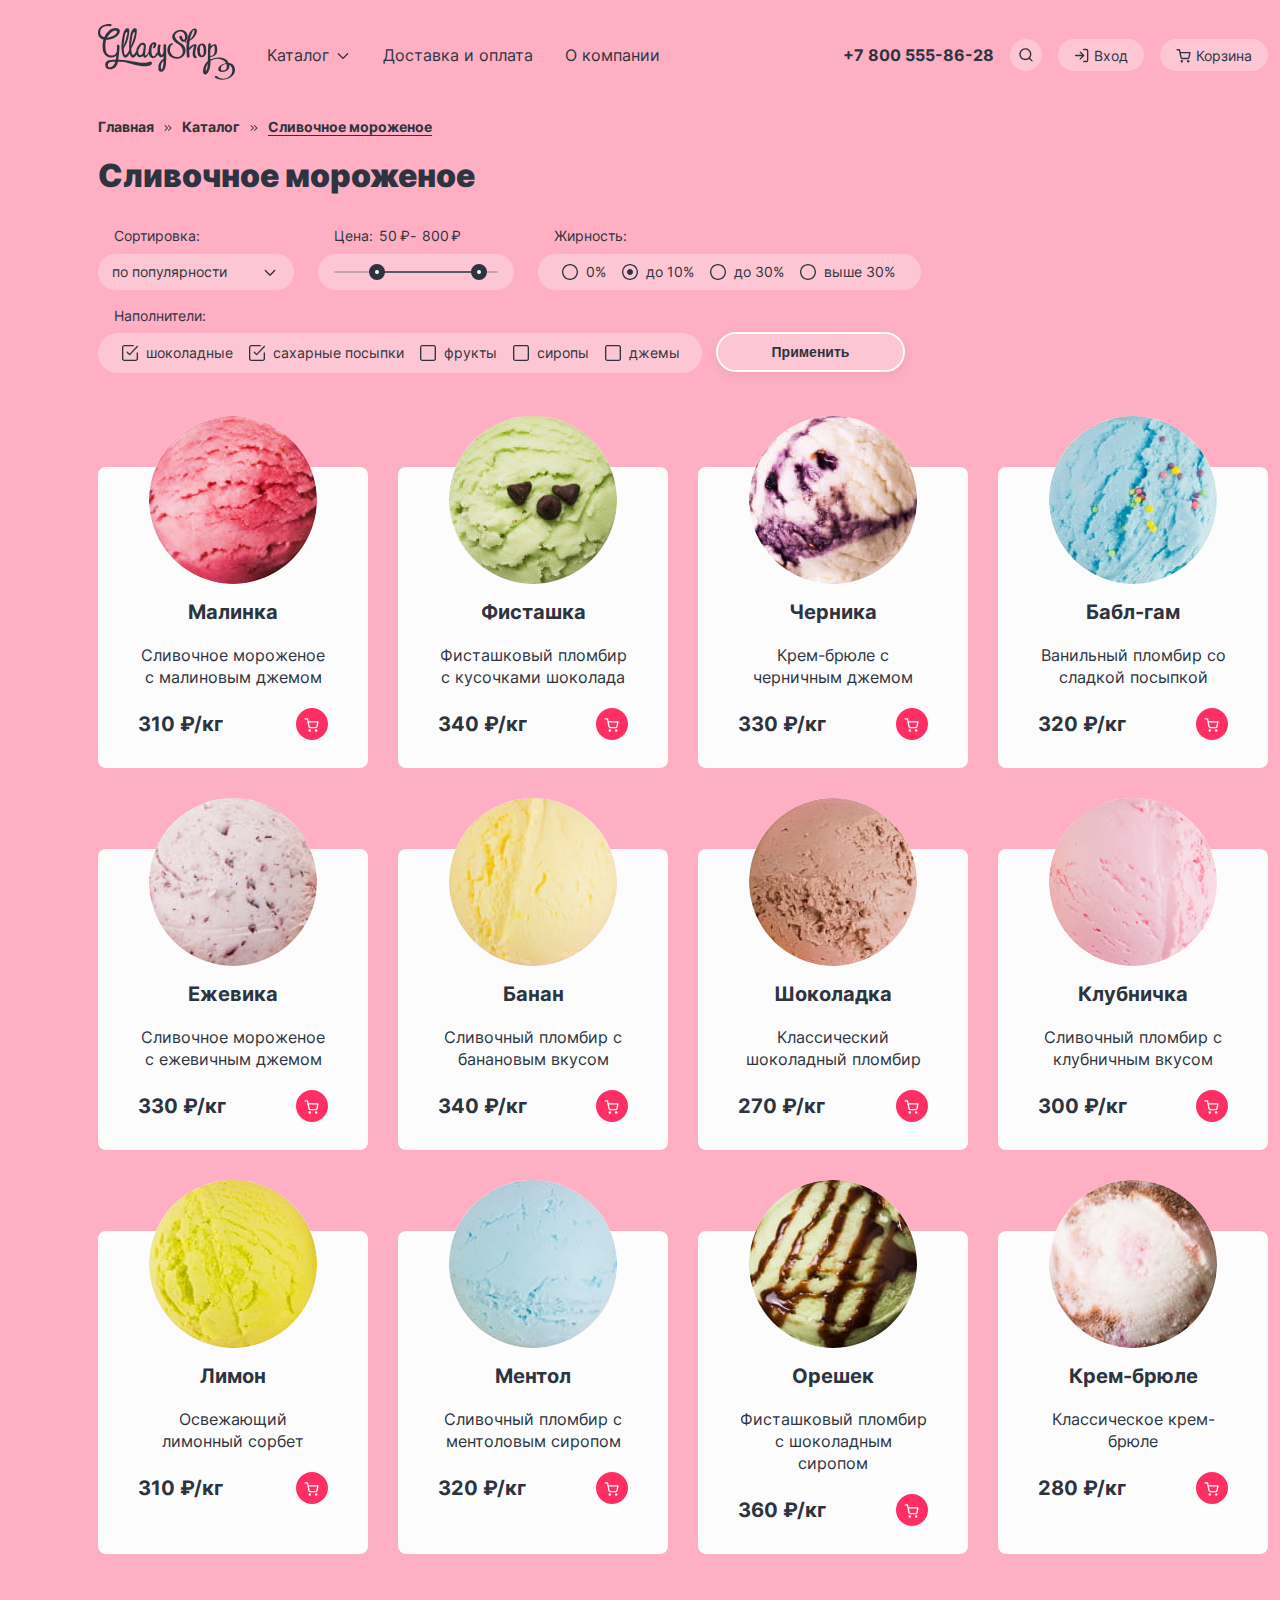
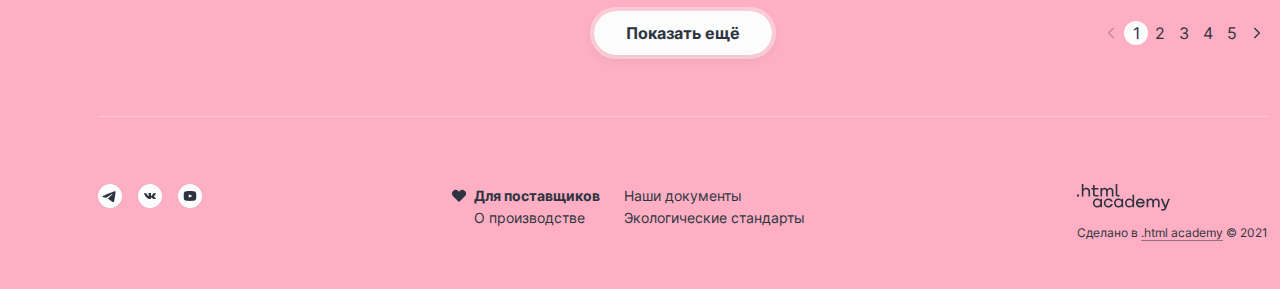
==== commit bc00c512: "Добавляет верстку попапов, слайдера и форм" ====
--- a/catalog.html
+++ b/catalog.html
@@ -14,7 +14,12 @@
         <nav class="site-navigation">
           <ul class="site-navigation-list">
             <li class="site-navigation-item">
-              <a class="site-navigation-link" href="#">Каталог</a>
+              <a class="site-navigation-link catalog-link" href="#">
+                Каталог
+                <svg class="catalog-icon" aria-hidden="true" focusable="false" xmlns="http://www.w3.org/2000/svg" width="16" height="16" viewBox="0 0 16 16" fill="currentColor">
+                  <path fill-rule="evenodd" d="M3.8081 6.1953a.6667.6667 0 1 0-.9428.9428l4.6603 4.6603A.6647.6647 0 0 0 8.0053 12a.6645.6645 0 0 0 .4757-.2015l4.6604-4.6604a.6668.6668 0 0 0-.9428-.9428l-4.1953 4.1952-4.1952-4.1952Z" clip-rule="evenodd"/>
+                </svg>
+              </a>
             </li>
             <li class="site-navigation-item">
               <a class="site-navigation-link" href="#">Доставка и оплата</a>
@@ -28,13 +33,22 @@
         <nav class="user-navigation">
           <ul class="user-navigation-list">
             <li class="user-navigation-item">
-              <a class="user-navigation-link" href="#"><span class="visually-hidden">Поиск</span></a>
+              <a class="user-navigation-link search" href="#">
+                <svg class="navigation-icon" aria-hidden="true" focusable="false" xmlns="http://www.w3.org/2000/svg" width="16" height="16" viewBox="0 2 16 16" fill="currentColor"><path fill-rule="evenodd" d="M2.66 8.19a4.67 4.67 0 1 1 9.34 0 4.67 4.67 0 0 1-9.34 0Zm8.42 4.69a6 6 0 1 1 .94-.94l2.45 2.44a.67.67 0 1 1-.94.95l-2.45-2.45Z" clip-rule="evenodd"/></svg>
+                <span class="visually-hidden">Поиск</span>
+              </a>
             </li>
             <li class="user-navigation-item">
-              <a class="user-navigation-link" href="#">Вход</a>
+              <a class="user-navigation-link" href="#">
+                <svg class="navigation-icon" aria-hidden="true" focusable="false" xmlns="http://www.w3.org/2000/svg" width="16" height="16" viewBox="0 0 16 16" fill="currentColor"><path fill-rule="evenodd" d="M9 2.52c0-.36.3-.66.67-.66h2.66a2 2 0 0 1 2 2v9.33a2 2 0 0 1-2 2H9.67a.67.67 0 0 1 0-1.33h2.66a.67.67 0 0 0 .67-.67V3.86a.67.67 0 0 0-.67-.67H9.67A.67.67 0 0 1 9 2.52Zm-3.14 2.2a.67.67 0 0 1 .94 0l3.33 3.33a.69.69 0 0 1 .13.18.66.66 0 0 1-.13.77L6.8 12.33a.67.67 0 1 1-.94-.94l2.2-2.2h-6.4a.67.67 0 1 1 0-1.33h6.4l-2.2-2.2a.67.67 0 0 1 0-.94Z" clip-rule="evenodd"/></svg>
+                Вход
+              </a>
             </li>
             <li class="user-navigation-item">
-              <a class="user-navigation-link" href="#">Корзина</a>
+              <a class="user-navigation-link" href="#">
+                <svg class="navigation-icon" aria-hidden="true" focusable="false" xmlns="http://www.w3.org/2000/svg" width="16" height="16" viewBox="0 0 16 16" fill="currentColor"><path fill-rule="evenodd" d="M1.17 2.1a.67.67 0 0 0 0 1.34h1.77l.47 2.34v.05l.97 4.83a1.83 1.83 0 0 0 1.82 1.47h5.62a1.83 1.83 0 0 0 1.82-1.47l.93-4.86a.67.67 0 0 0-.66-.8h-9.3l-.47-2.36a.67.67 0 0 0-.66-.53H1.17Zm4.52 8.3-.81-4.06h8.23l-.78 4.07a.5.5 0 0 1-.49.39H6.18a.5.5 0 0 1-.49-.4Zm-1.13 3.96a1.25 1.25 0 1 1 2.49 0 1.25 1.25 0 0 1-2.5 0Zm6.37 0a1.25 1.25 0 1 1 2.5 0 1.25 1.25 0 0 1-2.5 0Z" clip-rule="evenodd"/></svg>
+                Корзина
+              </a>
             </li>
           </ul>
         </nav>
@@ -63,7 +77,8 @@
             <form action="https://echo.htmlacademy.ru/" class="catalog-filter" method="get" >
               <fieldset class="catalog-filter-group filters">
                 <legend class="catalog-filter-title">Сортировка:</legend>
-                <select name="" id="" class="select-control">
+                <span class="select-arrow"></span>
+                <select class="select-control">
                   <option value="popular">по популярности</option>
                   <option value="cheap">по убыванию цены</option>
                   <option value="expensive">по возростанию цены</option>
@@ -71,31 +86,55 @@
               </fieldset>
               <fieldset class="catalog-filter-price filters">
                 <legend class="catalog-filter-title">Цена:</legend>
+                <div class="range">
+                  <div class="range-wrapper-inputs">
+                    <label class="catalog-filter-label">
+                      <input class="range-input" type="number" value="50" name="min-price" style="width: 20px;">₽
+                    </label>
+                    <label class="catalog-filter-label">
+                      - <input class="range-input" type="number" value="800" name="max-price" style="width: 27px;">₽
+                    </label>
+                  </div>
+                  <div class="range-scale">
+                    <div class="range-bar" style="left: 42px; width: 104px">
+                      <button class="range-toggle toggle-min">
+                        <span class="visually-hidden">Изменить минимальную цену.</span>
+                      </button>
+                      <button class="range-toggle toggle-max">
+                        <span class="visually-hidden">Изменить максимальную цену.</span>
+                      </button>
+                    </div>
+                  </div>
+                </div>
               </fieldset>
               <fieldset class="catalog-filter-fat filters">
                 <legend class="catalog-filter-title">Жирность:</legend>
                 <ul class="filter-fat-list">
                   <li class="filter-fat-item">
                     <label class="filler">
-                      <input type="radio" class="filler-input" name="fat" value="0%">
+                      <input type="radio" class="visually-hidden filler-input" name="fat" value="0%">
+                      <span class="control-mark"></span>
                       <span class="filler-span">0%</span>
                     </label>
                   </li>
                   <li class="filter-fat-item">
                     <label class="filler">
-                      <input type="radio" class="filler-input" name="fat" value="before-10%" checked>
+                      <input type="radio" class="visually-hidden filler-input" name="fat" value="before-10%" checked>
+                      <span class="control-mark"></span>
                       <span class="filler-span">до 10%</span>
                     </label>
                   </li>
                   <li class="filter-fat-item">
                     <label class="filler">
-                      <input type="radio" class="filler-input" name="fat" value="before-30%">
+                      <input type="radio" class="visually-hidden filler-input" name="fat" value="before-30%">
+                      <span class="control-mark"></span>
                       <span class="filler-span">до 30%</span>
                     </label>
                   </li>
                   <li class="filter-fat-item">
                     <label class="filler">
-                      <input type="radio" class="filler-input" name="fat" value="after-30%">
+                      <input type="radio" class="visually-hidden filler-input" name="fat" value="after-30%">
+                      <span class="control-mark"></span>
                       <span class="filler-span">выше 30%</span>
                     </label>
                   </li>
@@ -103,35 +142,40 @@
                 </ul>
               </fieldset>
               <fieldset class="catalog-filter-fillers filters">
-                <legend class="filter-fillers-title">Наполнители:</legend>
+                <legend class="catalog-filter-title">Наполнители:</legend>
                 <ul class="filter-fillers-list">
                   <li class="filter-fillers-item">
                     <label class="filler">
-                      <input type="checkbox" class="filler-input" name="chocolate" checked>
+                      <input type="checkbox" class="visually-hidden filler-input" name="chocolate" checked>
+                      <span class="control-mark"></span>
                       <span class="filler-span">шоколадные</span>
                     </label>
                   </li>
                   <li class="filter-fillers-item">
                     <label class="filler">
-                      <input type="checkbox" class="filler-input" name="sugar" checked>
+                      <input type="checkbox" class="visually-hidden filler-input" name="sugar" checked>
+                      <span class="control-mark"></span>
                       <span class="filler-span">сахарные посыпки</span>
                     </label>
                   </li>
                   <li class="filter-fillers-item">
                     <label class="filler">
-                      <input type="checkbox" class="filler-input" name="fruit">
+                      <input type="checkbox" class="visually-hidden filler-input" name="fruit">
+                      <span class="control-mark"></span>
                       <span class="filler-span">фрукты</span>
                     </label>
                   </li>
                   <li class="filter-fillers-item">
                     <label class="filler">
-                      <input type="checkbox" class="filler-input" name="syrop">
+                      <input type="checkbox" class="visually-hidden filler-input" name="syrop">
+                      <span class="control-mark"></span>
                       <span class="filler-span">сиропы</span>
                     </label>
                   </li>
                   <li class="filter-fillers-item">
                     <label class="filler">
-                      <input type="checkbox" class="filler-input" name="jam">
+                      <input type="checkbox" class="visually-hidden filler-input" name="jam">
+                      <span class="control-mark"></span>
                       <span class="filler-span">джемы</span>
                     </label>
                   </li>
@@ -154,8 +198,8 @@
                     <p class="card-item-paragraph">Сливочное мороженое с малиновым джемом</p>
                     <div class="price-and-basket">
                       <b class="card-price">310 ₽/кг</b>
-                      <a href="#" class="pink-button card-add-basket">
-                        <svg class="card-icon" aria-hidden="true" focusable="false" xmlns="http://www.w3.org/2000/svg" width="16" height="16" viewBox="0 0 16 16" fill="none"><path fill-rule="evenodd" d="M1.17 1.25a.67.67 0 0 0 0 1.33h1.77l.47 2.34v.05l.97 4.84a1.83 1.83 0 0 0 1.82 1.46h5.62a1.83 1.83 0 0 0 1.82-1.46V9.8l.93-4.86a.67.67 0 0 0-.66-.8h-9.3L4.14 1.8a.67.67 0 0 0-.66-.54H1.17Zm4.52 8.3-.81-4.07h8.23l-.78 4.07a.5.5 0 0 1-.49.4H6.18a.5.5 0 0 1-.49-.4ZM4.56 13.5a1.25 1.25 0 1 1 2.49 0 1.25 1.25 0 0 1-2.5 0Zm6.37 0a1.25 1.25 0 1 1 2.5 0 1.25 1.25 0 0 1-2.5 0Z" clip-rule="evenodd"/></svg>
+                      <a href="#" class="card-add-basket">
+                        <svg class="card-icon" aria-hidden="true" focusable="false" xmlns="http://www.w3.org/2000/svg" width="16" height="16" viewBox="0 0 16 16" fill="currentColor"><path fill-rule="evenodd" d="M1.17 1.25a.67.67 0 0 0 0 1.33h1.77l.47 2.34v.05l.97 4.84a1.83 1.83 0 0 0 1.82 1.46h5.62a1.83 1.83 0 0 0 1.82-1.46V9.8l.93-4.86a.67.67 0 0 0-.66-.8h-9.3L4.14 1.8a.67.67 0 0 0-.66-.54H1.17Zm4.52 8.3-.81-4.07h8.23l-.78 4.07a.5.5 0 0 1-.49.4H6.18a.5.5 0 0 1-.49-.4ZM4.56 13.5a1.25 1.25 0 1 1 2.49 0 1.25 1.25 0 0 1-2.5 0Zm6.37 0a1.25 1.25 0 1 1 2.5 0 1.25 1.25 0 0 1-2.5 0Z" clip-rule="evenodd"/></svg>
                         <span class="visually-hidden">Добавитиь в корзину</span>
                       </a>
                     </div>
@@ -174,8 +218,8 @@
                     <p class="card-item-paragraph">Фисташковый пломбир с кусочками шоколада</p>
                     <div class="price-and-basket">
                       <b class="card-price">340 ₽/кг</b>
-                      <a href="#" class="pink-button card-add-basket">
-                        <svg class="card-icon" aria-hidden="true" focusable="false" xmlns="http://www.w3.org/2000/svg" width="16" height="16" viewBox="0 0 16 16" fill="none"><path fill-rule="evenodd" d="M1.17 1.25a.67.67 0 0 0 0 1.33h1.77l.47 2.34v.05l.97 4.84a1.83 1.83 0 0 0 1.82 1.46h5.62a1.83 1.83 0 0 0 1.82-1.46V9.8l.93-4.86a.67.67 0 0 0-.66-.8h-9.3L4.14 1.8a.67.67 0 0 0-.66-.54H1.17Zm4.52 8.3-.81-4.07h8.23l-.78 4.07a.5.5 0 0 1-.49.4H6.18a.5.5 0 0 1-.49-.4ZM4.56 13.5a1.25 1.25 0 1 1 2.49 0 1.25 1.25 0 0 1-2.5 0Zm6.37 0a1.25 1.25 0 1 1 2.5 0 1.25 1.25 0 0 1-2.5 0Z" clip-rule="evenodd"/></svg>
+                      <a href="#" class="card-add-basket">
+                        <svg class="card-icon" aria-hidden="true" focusable="false" xmlns="http://www.w3.org/2000/svg" width="16" height="16" viewBox="0 0 16 16" fill="currentColor"><path fill-rule="evenodd" d="M1.17 1.25a.67.67 0 0 0 0 1.33h1.77l.47 2.34v.05l.97 4.84a1.83 1.83 0 0 0 1.82 1.46h5.62a1.83 1.83 0 0 0 1.82-1.46V9.8l.93-4.86a.67.67 0 0 0-.66-.8h-9.3L4.14 1.8a.67.67 0 0 0-.66-.54H1.17Zm4.52 8.3-.81-4.07h8.23l-.78 4.07a.5.5 0 0 1-.49.4H6.18a.5.5 0 0 1-.49-.4ZM4.56 13.5a1.25 1.25 0 1 1 2.49 0 1.25 1.25 0 0 1-2.5 0Zm6.37 0a1.25 1.25 0 1 1 2.5 0 1.25 1.25 0 0 1-2.5 0Z" clip-rule="evenodd"/></svg>
                         <span class="visually-hidden">Добавитиь в корзину</span>
                       </a>
                     </div>
@@ -194,8 +238,8 @@
                     <p class="card-item-paragraph">Крем-брюле с черничным джемом</p>
                     <div class="price-and-basket">
                       <b class="card-price">330 ₽/кг</b>
-                      <a href="#" class="pink-button card-add-basket">
-                        <svg class="card-icon" aria-hidden="true" focusable="false" xmlns="http://www.w3.org/2000/svg" width="16" height="16" viewBox="0 0 16 16" fill="none"><path fill-rule="evenodd" d="M1.17 1.25a.67.67 0 0 0 0 1.33h1.77l.47 2.34v.05l.97 4.84a1.83 1.83 0 0 0 1.82 1.46h5.62a1.83 1.83 0 0 0 1.82-1.46V9.8l.93-4.86a.67.67 0 0 0-.66-.8h-9.3L4.14 1.8a.67.67 0 0 0-.66-.54H1.17Zm4.52 8.3-.81-4.07h8.23l-.78 4.07a.5.5 0 0 1-.49.4H6.18a.5.5 0 0 1-.49-.4ZM4.56 13.5a1.25 1.25 0 1 1 2.49 0 1.25 1.25 0 0 1-2.5 0Zm6.37 0a1.25 1.25 0 1 1 2.5 0 1.25 1.25 0 0 1-2.5 0Z" clip-rule="evenodd"/></svg>
+                      <a href="#" class="card-add-basket">
+                        <svg class="card-icon" aria-hidden="true" focusable="false" xmlns="http://www.w3.org/2000/svg" width="16" height="16" viewBox="0 0 16 16" fill="currentColor"><path fill-rule="evenodd" d="M1.17 1.25a.67.67 0 0 0 0 1.33h1.77l.47 2.34v.05l.97 4.84a1.83 1.83 0 0 0 1.82 1.46h5.62a1.83 1.83 0 0 0 1.82-1.46V9.8l.93-4.86a.67.67 0 0 0-.66-.8h-9.3L4.14 1.8a.67.67 0 0 0-.66-.54H1.17Zm4.52 8.3-.81-4.07h8.23l-.78 4.07a.5.5 0 0 1-.49.4H6.18a.5.5 0 0 1-.49-.4ZM4.56 13.5a1.25 1.25 0 1 1 2.49 0 1.25 1.25 0 0 1-2.5 0Zm6.37 0a1.25 1.25 0 1 1 2.5 0 1.25 1.25 0 0 1-2.5 0Z" clip-rule="evenodd"/></svg>
                         <span class="visually-hidden">Добавитиь в корзину</span>
                       </a>
                     </div>
@@ -214,8 +258,8 @@
                     <p class="card-item-paragraph">Ванильный пломбир со сладкой посыпкой</p>
                     <div class="price-and-basket">
                       <b class="card-price">320 ₽/кг</b>
-                      <a href="#" class="pink-button card-add-basket">
-                        <svg class="card-icon" aria-hidden="true" focusable="false" xmlns="http://www.w3.org/2000/svg" width="16" height="16" viewBox="0 0 16 16" fill="none"><path fill-rule="evenodd" d="M1.17 1.25a.67.67 0 0 0 0 1.33h1.77l.47 2.34v.05l.97 4.84a1.83 1.83 0 0 0 1.82 1.46h5.62a1.83 1.83 0 0 0 1.82-1.46V9.8l.93-4.86a.67.67 0 0 0-.66-.8h-9.3L4.14 1.8a.67.67 0 0 0-.66-.54H1.17Zm4.52 8.3-.81-4.07h8.23l-.78 4.07a.5.5 0 0 1-.49.4H6.18a.5.5 0 0 1-.49-.4ZM4.56 13.5a1.25 1.25 0 1 1 2.49 0 1.25 1.25 0 0 1-2.5 0Zm6.37 0a1.25 1.25 0 1 1 2.5 0 1.25 1.25 0 0 1-2.5 0Z" clip-rule="evenodd"/></svg>
+                      <a href="#" class="card-add-basket">
+                        <svg class="card-icon" aria-hidden="true" focusable="false" xmlns="http://www.w3.org/2000/svg" width="16" height="16" viewBox="0 0 16 16" fill="currentColor"><path fill-rule="evenodd" d="M1.17 1.25a.67.67 0 0 0 0 1.33h1.77l.47 2.34v.05l.97 4.84a1.83 1.83 0 0 0 1.82 1.46h5.62a1.83 1.83 0 0 0 1.82-1.46V9.8l.93-4.86a.67.67 0 0 0-.66-.8h-9.3L4.14 1.8a.67.67 0 0 0-.66-.54H1.17Zm4.52 8.3-.81-4.07h8.23l-.78 4.07a.5.5 0 0 1-.49.4H6.18a.5.5 0 0 1-.49-.4ZM4.56 13.5a1.25 1.25 0 1 1 2.49 0 1.25 1.25 0 0 1-2.5 0Zm6.37 0a1.25 1.25 0 1 1 2.5 0 1.25 1.25 0 0 1-2.5 0Z" clip-rule="evenodd"/></svg>
                         <span class="visually-hidden">Добавитиь в корзину</span>
                       </a>
                     </div>
@@ -234,8 +278,8 @@
                     <p class="card-item-paragraph">Сливочное мороженое с ежевичным джемом</p>
                     <div class="price-and-basket">
                       <b class="card-price">330 ₽/кг</b>
-                      <a href="#" class="pink-button card-add-basket">
-                        <svg class="card-icon" aria-hidden="true" focusable="false" xmlns="http://www.w3.org/2000/svg" width="16" height="16" viewBox="0 0 16 16" fill="none"><path fill-rule="evenodd" d="M1.17 1.25a.67.67 0 0 0 0 1.33h1.77l.47 2.34v.05l.97 4.84a1.83 1.83 0 0 0 1.82 1.46h5.62a1.83 1.83 0 0 0 1.82-1.46V9.8l.93-4.86a.67.67 0 0 0-.66-.8h-9.3L4.14 1.8a.67.67 0 0 0-.66-.54H1.17Zm4.52 8.3-.81-4.07h8.23l-.78 4.07a.5.5 0 0 1-.49.4H6.18a.5.5 0 0 1-.49-.4ZM4.56 13.5a1.25 1.25 0 1 1 2.49 0 1.25 1.25 0 0 1-2.5 0Zm6.37 0a1.25 1.25 0 1 1 2.5 0 1.25 1.25 0 0 1-2.5 0Z" clip-rule="evenodd"/></svg>
+                      <a href="#" class="card-add-basket">
+                        <svg class="card-icon" aria-hidden="true" focusable="false" xmlns="http://www.w3.org/2000/svg" width="16" height="16" viewBox="0 0 16 16" fill="currentColor"><path fill-rule="evenodd" d="M1.17 1.25a.67.67 0 0 0 0 1.33h1.77l.47 2.34v.05l.97 4.84a1.83 1.83 0 0 0 1.82 1.46h5.62a1.83 1.83 0 0 0 1.82-1.46V9.8l.93-4.86a.67.67 0 0 0-.66-.8h-9.3L4.14 1.8a.67.67 0 0 0-.66-.54H1.17Zm4.52 8.3-.81-4.07h8.23l-.78 4.07a.5.5 0 0 1-.49.4H6.18a.5.5 0 0 1-.49-.4ZM4.56 13.5a1.25 1.25 0 1 1 2.49 0 1.25 1.25 0 0 1-2.5 0Zm6.37 0a1.25 1.25 0 1 1 2.5 0 1.25 1.25 0 0 1-2.5 0Z" clip-rule="evenodd"/></svg>
                         <span class="visually-hidden">Добавитиь в корзину</span>
                       </a>
                     </div>
@@ -254,8 +298,8 @@
                     <p class="card-item-paragraph">Сливочный пломбир с банановым вкусом</p>
                     <div class="price-and-basket">
                       <b class="card-price">340 ₽/кг</b>
-                      <a href="#" class="pink-button card-add-basket">
-                        <svg class="card-icon" aria-hidden="true" focusable="false" xmlns="http://www.w3.org/2000/svg" width="16" height="16" viewBox="0 0 16 16" fill="none"><path fill-rule="evenodd" d="M1.17 1.25a.67.67 0 0 0 0 1.33h1.77l.47 2.34v.05l.97 4.84a1.83 1.83 0 0 0 1.82 1.46h5.62a1.83 1.83 0 0 0 1.82-1.46V9.8l.93-4.86a.67.67 0 0 0-.66-.8h-9.3L4.14 1.8a.67.67 0 0 0-.66-.54H1.17Zm4.52 8.3-.81-4.07h8.23l-.78 4.07a.5.5 0 0 1-.49.4H6.18a.5.5 0 0 1-.49-.4ZM4.56 13.5a1.25 1.25 0 1 1 2.49 0 1.25 1.25 0 0 1-2.5 0Zm6.37 0a1.25 1.25 0 1 1 2.5 0 1.25 1.25 0 0 1-2.5 0Z" clip-rule="evenodd"/></svg>
+                      <a href="#" class="card-add-basket">
+                        <svg class="card-icon" aria-hidden="true" focusable="false" xmlns="http://www.w3.org/2000/svg" width="16" height="16" viewBox="0 0 16 16" fill="currentColor"><path fill-rule="evenodd" d="M1.17 1.25a.67.67 0 0 0 0 1.33h1.77l.47 2.34v.05l.97 4.84a1.83 1.83 0 0 0 1.82 1.46h5.62a1.83 1.83 0 0 0 1.82-1.46V9.8l.93-4.86a.67.67 0 0 0-.66-.8h-9.3L4.14 1.8a.67.67 0 0 0-.66-.54H1.17Zm4.52 8.3-.81-4.07h8.23l-.78 4.07a.5.5 0 0 1-.49.4H6.18a.5.5 0 0 1-.49-.4ZM4.56 13.5a1.25 1.25 0 1 1 2.49 0 1.25 1.25 0 0 1-2.5 0Zm6.37 0a1.25 1.25 0 1 1 2.5 0 1.25 1.25 0 0 1-2.5 0Z" clip-rule="evenodd"/></svg>
                         <span class="visually-hidden">Добавитиь в корзину</span>
                       </a>
                     </div>
@@ -274,8 +318,8 @@
                     <p class="card-item-paragraph">Классический шоколадный пломбир</p>
                     <div class="price-and-basket">
                       <b class="card-price">270 ₽/кг</b>
-                      <a href="#" class="pink-button card-add-basket">
-                        <svg class="card-icon" aria-hidden="true" focusable="false" xmlns="http://www.w3.org/2000/svg" width="16" height="16" viewBox="0 0 16 16" fill="none"><path fill-rule="evenodd" d="M1.17 1.25a.67.67 0 0 0 0 1.33h1.77l.47 2.34v.05l.97 4.84a1.83 1.83 0 0 0 1.82 1.46h5.62a1.83 1.83 0 0 0 1.82-1.46V9.8l.93-4.86a.67.67 0 0 0-.66-.8h-9.3L4.14 1.8a.67.67 0 0 0-.66-.54H1.17Zm4.52 8.3-.81-4.07h8.23l-.78 4.07a.5.5 0 0 1-.49.4H6.18a.5.5 0 0 1-.49-.4ZM4.56 13.5a1.25 1.25 0 1 1 2.49 0 1.25 1.25 0 0 1-2.5 0Zm6.37 0a1.25 1.25 0 1 1 2.5 0 1.25 1.25 0 0 1-2.5 0Z" clip-rule="evenodd"/></svg>
+                      <a href="#" class="card-add-basket">
+                        <svg class="card-icon" aria-hidden="true" focusable="false" xmlns="http://www.w3.org/2000/svg" width="16" height="16" viewBox="0 0 16 16" fill="currentColor"><path fill-rule="evenodd" d="M1.17 1.25a.67.67 0 0 0 0 1.33h1.77l.47 2.34v.05l.97 4.84a1.83 1.83 0 0 0 1.82 1.46h5.62a1.83 1.83 0 0 0 1.82-1.46V9.8l.93-4.86a.67.67 0 0 0-.66-.8h-9.3L4.14 1.8a.67.67 0 0 0-.66-.54H1.17Zm4.52 8.3-.81-4.07h8.23l-.78 4.07a.5.5 0 0 1-.49.4H6.18a.5.5 0 0 1-.49-.4ZM4.56 13.5a1.25 1.25 0 1 1 2.49 0 1.25 1.25 0 0 1-2.5 0Zm6.37 0a1.25 1.25 0 1 1 2.5 0 1.25 1.25 0 0 1-2.5 0Z" clip-rule="evenodd"/></svg>
                         <span class="visually-hidden">Добавитиь в корзину</span>
                       </a>
                     </div>
@@ -294,8 +338,8 @@
                     <p class="card-item-paragraph">Сливочный пломбир с клубничным вкусом</p>
                     <div class="price-and-basket">
                       <b class="card-price">300 ₽/кг</b>
-                      <a href="#" class="pink-button card-add-basket">
-                        <svg class="card-icon" aria-hidden="true" focusable="false" xmlns="http://www.w3.org/2000/svg" width="16" height="16" viewBox="0 0 16 16" fill="none"><path fill-rule="evenodd" d="M1.17 1.25a.67.67 0 0 0 0 1.33h1.77l.47 2.34v.05l.97 4.84a1.83 1.83 0 0 0 1.82 1.46h5.62a1.83 1.83 0 0 0 1.82-1.46V9.8l.93-4.86a.67.67 0 0 0-.66-.8h-9.3L4.14 1.8a.67.67 0 0 0-.66-.54H1.17Zm4.52 8.3-.81-4.07h8.23l-.78 4.07a.5.5 0 0 1-.49.4H6.18a.5.5 0 0 1-.49-.4ZM4.56 13.5a1.25 1.25 0 1 1 2.49 0 1.25 1.25 0 0 1-2.5 0Zm6.37 0a1.25 1.25 0 1 1 2.5 0 1.25 1.25 0 0 1-2.5 0Z" clip-rule="evenodd"/></svg>
+                      <a href="#" class="card-add-basket">
+                        <svg class="card-icon" aria-hidden="true" focusable="false" xmlns="http://www.w3.org/2000/svg" width="16" height="16" viewBox="0 0 16 16" fill="currentColor"><path fill-rule="evenodd" d="M1.17 1.25a.67.67 0 0 0 0 1.33h1.77l.47 2.34v.05l.97 4.84a1.83 1.83 0 0 0 1.82 1.46h5.62a1.83 1.83 0 0 0 1.82-1.46V9.8l.93-4.86a.67.67 0 0 0-.66-.8h-9.3L4.14 1.8a.67.67 0 0 0-.66-.54H1.17Zm4.52 8.3-.81-4.07h8.23l-.78 4.07a.5.5 0 0 1-.49.4H6.18a.5.5 0 0 1-.49-.4ZM4.56 13.5a1.25 1.25 0 1 1 2.49 0 1.25 1.25 0 0 1-2.5 0Zm6.37 0a1.25 1.25 0 1 1 2.5 0 1.25 1.25 0 0 1-2.5 0Z" clip-rule="evenodd"/></svg>
                         <span class="visually-hidden">Добавитиь в корзину</span>
                       </a>
                     </div>
@@ -314,8 +358,8 @@
                     <p class="card-item-paragraph">Освежающий лимонный сорбет</p>
                     <div class="price-and-basket">
                       <b class="card-price">310 ₽/кг</b>
-                      <a href="#" class="pink-button card-add-basket">
-                        <svg class="card-icon" aria-hidden="true" focusable="false" xmlns="http://www.w3.org/2000/svg" width="16" height="16" viewBox="0 0 16 16" fill="none"><path fill-rule="evenodd" d="M1.17 1.25a.67.67 0 0 0 0 1.33h1.77l.47 2.34v.05l.97 4.84a1.83 1.83 0 0 0 1.82 1.46h5.62a1.83 1.83 0 0 0 1.82-1.46V9.8l.93-4.86a.67.67 0 0 0-.66-.8h-9.3L4.14 1.8a.67.67 0 0 0-.66-.54H1.17Zm4.52 8.3-.81-4.07h8.23l-.78 4.07a.5.5 0 0 1-.49.4H6.18a.5.5 0 0 1-.49-.4ZM4.56 13.5a1.25 1.25 0 1 1 2.49 0 1.25 1.25 0 0 1-2.5 0Zm6.37 0a1.25 1.25 0 1 1 2.5 0 1.25 1.25 0 0 1-2.5 0Z" clip-rule="evenodd"/></svg>
+                      <a href="#" class="card-add-basket">
+                        <svg class="card-icon" aria-hidden="true" focusable="false" xmlns="http://www.w3.org/2000/svg" width="16" height="16" viewBox="0 0 16 16" fill="currentColor"><path fill-rule="evenodd" d="M1.17 1.25a.67.67 0 0 0 0 1.33h1.77l.47 2.34v.05l.97 4.84a1.83 1.83 0 0 0 1.82 1.46h5.62a1.83 1.83 0 0 0 1.82-1.46V9.8l.93-4.86a.67.67 0 0 0-.66-.8h-9.3L4.14 1.8a.67.67 0 0 0-.66-.54H1.17Zm4.52 8.3-.81-4.07h8.23l-.78 4.07a.5.5 0 0 1-.49.4H6.18a.5.5 0 0 1-.49-.4ZM4.56 13.5a1.25 1.25 0 1 1 2.49 0 1.25 1.25 0 0 1-2.5 0Zm6.37 0a1.25 1.25 0 1 1 2.5 0 1.25 1.25 0 0 1-2.5 0Z" clip-rule="evenodd"/></svg>
                         <span class="visually-hidden">Добавитиь в корзину</span>
                       </a>
                     </div>
@@ -334,8 +378,8 @@
                     <p class="card-item-paragraph">Сливочный пломбир с ментоловым сиропом</p>
                     <div class="price-and-basket">
                       <b class="card-price">320 ₽/кг</b>
-                      <a href="#" class="pink-button card-add-basket">
-                        <svg class="card-icon" aria-hidden="true" focusable="false" xmlns="http://www.w3.org/2000/svg" width="16" height="16" viewBox="0 0 16 16" fill="none"><path fill-rule="evenodd" d="M1.17 1.25a.67.67 0 0 0 0 1.33h1.77l.47 2.34v.05l.97 4.84a1.83 1.83 0 0 0 1.82 1.46h5.62a1.83 1.83 0 0 0 1.82-1.46V9.8l.93-4.86a.67.67 0 0 0-.66-.8h-9.3L4.14 1.8a.67.67 0 0 0-.66-.54H1.17Zm4.52 8.3-.81-4.07h8.23l-.78 4.07a.5.5 0 0 1-.49.4H6.18a.5.5 0 0 1-.49-.4ZM4.56 13.5a1.25 1.25 0 1 1 2.49 0 1.25 1.25 0 0 1-2.5 0Zm6.37 0a1.25 1.25 0 1 1 2.5 0 1.25 1.25 0 0 1-2.5 0Z" clip-rule="evenodd"/></svg>
+                      <a href="#" class="card-add-basket">
+                        <svg class="card-icon" aria-hidden="true" focusable="false" xmlns="http://www.w3.org/2000/svg" width="16" height="16" viewBox="0 0 16 16" fill="currentColor"><path fill-rule="evenodd" d="M1.17 1.25a.67.67 0 0 0 0 1.33h1.77l.47 2.34v.05l.97 4.84a1.83 1.83 0 0 0 1.82 1.46h5.62a1.83 1.83 0 0 0 1.82-1.46V9.8l.93-4.86a.67.67 0 0 0-.66-.8h-9.3L4.14 1.8a.67.67 0 0 0-.66-.54H1.17Zm4.52 8.3-.81-4.07h8.23l-.78 4.07a.5.5 0 0 1-.49.4H6.18a.5.5 0 0 1-.49-.4ZM4.56 13.5a1.25 1.25 0 1 1 2.49 0 1.25 1.25 0 0 1-2.5 0Zm6.37 0a1.25 1.25 0 1 1 2.5 0 1.25 1.25 0 0 1-2.5 0Z" clip-rule="evenodd"/></svg>
                         <span class="visually-hidden">Добавитиь в корзину</span>
                       </a>
                     </div>
@@ -354,8 +398,8 @@
                     <p class="card-item-paragraph">Фисташковый пломбир с шоколадным сиропом</p>
                     <div class="price-and-basket">
                       <b class="card-price">360 ₽/кг</b>
-                      <a href="#" class="pink-button card-add-basket">
-                        <svg class="card-icon" aria-hidden="true" focusable="false" xmlns="http://www.w3.org/2000/svg" width="16" height="16" viewBox="0 0 16 16" fill="none"><path fill-rule="evenodd" d="M1.17 1.25a.67.67 0 0 0 0 1.33h1.77l.47 2.34v.05l.97 4.84a1.83 1.83 0 0 0 1.82 1.46h5.62a1.83 1.83 0 0 0 1.82-1.46V9.8l.93-4.86a.67.67 0 0 0-.66-.8h-9.3L4.14 1.8a.67.67 0 0 0-.66-.54H1.17Zm4.52 8.3-.81-4.07h8.23l-.78 4.07a.5.5 0 0 1-.49.4H6.18a.5.5 0 0 1-.49-.4ZM4.56 13.5a1.25 1.25 0 1 1 2.49 0 1.25 1.25 0 0 1-2.5 0Zm6.37 0a1.25 1.25 0 1 1 2.5 0 1.25 1.25 0 0 1-2.5 0Z" clip-rule="evenodd"/></svg>
+                      <a href="#" class="card-add-basket">
+                        <svg class="card-icon" aria-hidden="true" focusable="false" xmlns="http://www.w3.org/2000/svg" width="16" height="16" viewBox="0 0 16 16" fill="currentColor"><path fill-rule="evenodd" d="M1.17 1.25a.67.67 0 0 0 0 1.33h1.77l.47 2.34v.05l.97 4.84a1.83 1.83 0 0 0 1.82 1.46h5.62a1.83 1.83 0 0 0 1.82-1.46V9.8l.93-4.86a.67.67 0 0 0-.66-.8h-9.3L4.14 1.8a.67.67 0 0 0-.66-.54H1.17Zm4.52 8.3-.81-4.07h8.23l-.78 4.07a.5.5 0 0 1-.49.4H6.18a.5.5 0 0 1-.49-.4ZM4.56 13.5a1.25 1.25 0 1 1 2.49 0 1.25 1.25 0 0 1-2.5 0Zm6.37 0a1.25 1.25 0 1 1 2.5 0 1.25 1.25 0 0 1-2.5 0Z" clip-rule="evenodd"/></svg>
                         <span class="visually-hidden">Добавитиь в корзину</span>
                       </a>
                     </div>
@@ -374,8 +418,8 @@
                     <p class="card-item-paragraph">Классическое крем-брюле </p>
                     <div class="price-and-basket">
                       <b class="card-price">280 ₽/кг</b>
-                      <a href="#" class="pink-button card-add-basket">
-                        <svg class="card-icon" aria-hidden="true" focusable="false" xmlns="http://www.w3.org/2000/svg" width="16" height="16" viewBox="0 0 16 16" fill="none"><path fill-rule="evenodd" d="M1.17 1.25a.67.67 0 0 0 0 1.33h1.77l.47 2.34v.05l.97 4.84a1.83 1.83 0 0 0 1.82 1.46h5.62a1.83 1.83 0 0 0 1.82-1.46V9.8l.93-4.86a.67.67 0 0 0-.66-.8h-9.3L4.14 1.8a.67.67 0 0 0-.66-.54H1.17Zm4.52 8.3-.81-4.07h8.23l-.78 4.07a.5.5 0 0 1-.49.4H6.18a.5.5 0 0 1-.49-.4ZM4.56 13.5a1.25 1.25 0 1 1 2.49 0 1.25 1.25 0 0 1-2.5 0Zm6.37 0a1.25 1.25 0 1 1 2.5 0 1.25 1.25 0 0 1-2.5 0Z" clip-rule="evenodd"/></svg>
+                      <a href="#" class="card-add-basket">
+                        <svg class="card-icon" aria-hidden="true" focusable="false" xmlns="http://www.w3.org/2000/svg" width="16" height="16" viewBox="0 0 16 16" fill="currentColor"><path fill-rule="evenodd" d="M1.17 1.25a.67.67 0 0 0 0 1.33h1.77l.47 2.34v.05l.97 4.84a1.83 1.83 0 0 0 1.82 1.46h5.62a1.83 1.83 0 0 0 1.82-1.46V9.8l.93-4.86a.67.67 0 0 0-.66-.8h-9.3L4.14 1.8a.67.67 0 0 0-.66-.54H1.17Zm4.52 8.3-.81-4.07h8.23l-.78 4.07a.5.5 0 0 1-.49.4H6.18a.5.5 0 0 1-.49-.4ZM4.56 13.5a1.25 1.25 0 1 1 2.49 0 1.25 1.25 0 0 1-2.5 0Zm6.37 0a1.25 1.25 0 1 1 2.5 0 1.25 1.25 0 0 1-2.5 0Z" clip-rule="evenodd"/></svg>
                         <span class="visually-hidden">Добавитиь в корзину</span>
                       </a>
                     </div>
@@ -388,6 +432,9 @@
               <ul class="pagination">
                 <li class="pagination-item">
                   <a class="pagination-link pagination-prev pagination-disabled">
+                    <svg aria-hidden="true" focusable="false" xmlns="http://www.w3.org/2000/svg" width="16" height="16" viewBox="0 0 16 16">
+                      <path fill-rule="evenodd" clip-rule="evenodd" d="M9.8033 3.80515C10.063 3.54545 10.063 3.12439 9.8033 2.8647C9.54361 2.605 9.12255 2.605 8.86285 2.8647L4.19477 7.53277C3.93593 7.79162 3.93508 8.21075 4.19221 8.47065C4.19338 8.47183 4.19454 8.47301 4.19572 8.47418L8.8638 13.1423C9.12349 13.402 9.54455 13.402 9.80425 13.1423C10.0639 12.8826 10.0639 12.4615 9.80425 12.2018L5.60545 8.00301L9.8033 3.80515Z" fill="#2D3440"/>
+                    </svg>
                     <span class="visually-hidden">Предыдущая страница</span>
                   </a>
                 </li>
@@ -408,6 +455,9 @@
                 </li>
                 <li class="pagination-item">
                   <a href="#" class="pagination-link pagination-next">
+                    <svg aria-hidden="true" focusable="false" xmlns="http://www.w3.org/2000/svg" width="16" height="16" viewBox="0 0 16 16" fill="none">
+                      <path fill-rule="evenodd" clip-rule="evenodd" d="M7.13526 2.8647C6.87557 2.605 6.45451 2.605 6.19481 2.8647C5.93511 3.12439 5.93511 3.54545 6.19481 3.80515L10.3961 8.00643L6.19477 12.2077C5.93508 12.4674 5.93508 12.8885 6.19477 13.1482C6.45447 13.4079 6.87553 13.4079 7.13523 13.1482L11.8039 8.47949C11.8049 8.47855 11.8058 8.47761 11.8068 8.47666C12.0665 8.21696 12.0665 7.79591 11.8068 7.53621L7.13526 2.8647Z" fill="#2D3440"/>
+                    </svg>
                     <span class="visually-hidden">Следующая страница</span>
                   </a>
                 </li>
@@ -417,25 +467,25 @@
         </div>
       </main>
       <!-- Подвал -->
-      <footer class="page-footer page-container">
+      <footer class="page-footer page-container footer-line">
         <section class="footer-social">
           <h2 class="visually-hidden">Социальные сети</h2>
           <ul class="social-list">
             <li class="social-item">
               <a href="https://t.me/htmlacademy" class="social-button">
-                <svg aria-hidden="true" focusable="false" xmlns="http://www.w3.org/2000/svg" width="24" height="24" viewBox="0 0 24 24" fill="none"><path fill="#FCFCFC" fill-rule="evenodd" d="M24 12a12 12 0 1 1-24 0 12 12 0 0 1 24 0ZM12.43 8.86c-1.17.48-3.5 1.49-7 3.01-.57.23-.86.45-.9.67-.04.36.42.5 1.04.7l.27.08c.6.2 1.43.44 1.86.45.39 0 .82-.16 1.3-.48 3.27-2.21 4.96-3.33 5.06-3.35.08-.02.18-.04.25.02.07.07.07.18.06.22-.05.19-1.84 1.86-2.77 2.72a28.24 28.24 0 0 0-.82.79c-.57.54-1 .96.02 1.63.5.32.89.59 1.28.85a88.77 88.77 0 0 0 1.8 1.23c.5.35.95.67 1.5.62.32-.03.65-.33.82-1.23.4-2.13 1.18-6.73 1.36-8.63.01-.16 0-.31-.02-.47a.5.5 0 0 0-.17-.33.78.78 0 0 0-.46-.14c-.46.01-1.15.25-4.48 1.64Z" clip-rule="evenodd"/></svg>
+                <svg aria-hidden="true" focusable="false" xmlns="http://www.w3.org/2000/svg" width="24" height="24" viewBox="0 0 24 24" fill="none"><path fill="#fcfcfc" fill-rule="evenodd" d="M24 12a12 12 0 1 1-24 0 12 12 0 0 1 24 0ZM12.43 8.86c-1.17.48-3.5 1.49-7 3.01-.57.23-.86.45-.9.67-.04.36.42.5 1.04.7l.27.08c.6.2 1.43.44 1.86.45.39 0 .82-.16 1.3-.48 3.27-2.21 4.96-3.33 5.06-3.35.08-.02.18-.04.25.02.07.07.07.18.06.22-.05.19-1.84 1.86-2.77 2.72a28.24 28.24 0 0 0-.82.79c-.57.54-1 .96.02 1.63.5.32.89.59 1.28.85a88.77 88.77 0 0 0 1.8 1.23c.5.35.95.67 1.5.62.32-.03.65-.33.82-1.23.4-2.13 1.18-6.73 1.36-8.63.01-.16 0-.31-.02-.47a.5.5 0 0 0-.17-.33.78.78 0 0 0-.46-.14c-.46.01-1.15.25-4.48 1.64Z" clip-rule="evenodd"/></svg>
                 <span class="visually-hidden">Телеграм</span>
               </a>
             </li>
             <li class="social-item">
               <a href="https://vk.com/htmlacademy" class="social-button">
-                <svg aria-hidden="true" focusable="false" xmlns="http://www.w3.org/2000/svg" width="24" height="24" viewBox="0 0 24 24" fill="none"><path fill="#FCFCFC" fill-rule="evenodd" d="M24 12a12 12 0 1 1-24 0 12 12 0 0 1 24 0Zm-11.41 2.97h-.72s-1.58.09-2.98-1.18C7.37 12.4 6.03 9.65 6.03 9.65s-.07-.18 0-.27c.1-.1.36-.1.36-.1l1.72-.01s.16.02.27.1c.1.05.15.17.15.17s.28.61.65 1.17c.71 1.08 1.05 1.32 1.29 1.2.35-.16.25-1.53.25-1.53s0-.5-.18-.71c-.14-.17-.41-.22-.53-.24-.1-.01.06-.2.26-.3.31-.13.86-.13 1.5-.13.5 0 .65.03.84.07.46.1.44.41.41 1.08l-.02.7v.18c-.01.34-.02.73.23.88.13.07.45 0 1.26-1.19.38-.56.66-1.23.66-1.23s.07-.12.16-.17c.1-.05.24-.04.24-.04h1.8s.54-.06.63.15c.1.23-.2.75-.94 1.61-.7.82-1.03 1.12-1 1.38.01.2.23.38.66.72.89.73 1.13 1.1 1.18 1.2l.01.01c.4.58-.44.62-.44.62l-1.6.02s-.34.06-.8-.2a3.94 3.94 0 0 1-.69-.6c-.33-.34-.65-.66-.91-.58-.45.12-.44.96-.44.96s0 .18-.1.28c-.1.1-.32.12-.32.12Z" clip-rule="evenodd"/></svg>
+                <svg aria-hidden="true" focusable="false" xmlns="http://www.w3.org/2000/svg" width="24" height="24" viewBox="0 0 24 24" fill="none"><path fill="#fcfcfc" fill-rule="evenodd" d="M24 12a12 12 0 1 1-24 0 12 12 0 0 1 24 0Zm-11.41 2.97h-.72s-1.58.09-2.98-1.18C7.37 12.4 6.03 9.65 6.03 9.65s-.07-.18 0-.27c.1-.1.36-.1.36-.1l1.72-.01s.16.02.27.1c.1.05.15.17.15.17s.28.61.65 1.17c.71 1.08 1.05 1.32 1.29 1.2.35-.16.25-1.53.25-1.53s0-.5-.18-.71c-.14-.17-.41-.22-.53-.24-.1-.01.06-.2.26-.3.31-.13.86-.13 1.5-.13.5 0 .65.03.84.07.46.1.44.41.41 1.08l-.02.7v.18c-.01.34-.02.73.23.88.13.07.45 0 1.26-1.19.38-.56.66-1.23.66-1.23s.07-.12.16-.17c.1-.05.24-.04.24-.04h1.8s.54-.06.63.15c.1.23-.2.75-.94 1.61-.7.82-1.03 1.12-1 1.38.01.2.23.38.66.72.89.73 1.13 1.1 1.18 1.2l.01.01c.4.58-.44.62-.44.62l-1.6.02s-.34.06-.8-.2a3.94 3.94 0 0 1-.69-.6c-.33-.34-.65-.66-.91-.58-.45.12-.44.96-.44.96s0 .18-.1.28c-.1.1-.32.12-.32.12Z" clip-rule="evenodd"/></svg>
                 <span class="visually-hidden">Вконтакте</span>
               </a>
             </li>
             <li class="social-item">
               <a href="https://www.youtube.com/user/htmlacademyru" class="social-button">
-                <svg xmlns="http://www.w3.org/2000/svg" width="24" height="24" fill="none"><path fill="#FCFCFC" d="m14 11.8-2.8-1.32c-.25-.11-.45.01-.45.29v2.46c0 .28.2.4.45.29L14 12.2c.25-.12.25-.3 0-.42ZM12 0a12 12 0 1 0 0 24 12 12 0 0 0 0-24Zm0 16.88c-6.14 0-6.25-.56-6.25-4.88s.1-4.88 6.25-4.88c6.14 0 6.25.56 6.25 4.88s-.1 4.88-6.25 4.88Z"/></svg>
+                <svg class="social-svg" aria-hidden="true" focusable="false" xmlns="http://www.w3.org/2000/svg" width="24" height="24" fill="none"><path fill="#fcfcfc" d="m14 11.8-2.8-1.32c-.25-.11-.45.01-.45.29v2.46c0 .28.2.4.45.29L14 12.2c.25-.12.25-.3 0-.42ZM12 0a12 12 0 1 0 0 24 12 12 0 0 0 0-24Zm0 16.88c-6.14 0-6.25-.56-6.25-4.88s.1-4.88 6.25-4.88c6.14 0 6.25.56 6.25 4.88s-.1 4.88-6.25 4.88Z"/></svg>
                 <span class="visually-hidden">YouTube</span>
               </a>
             </li>
--- a/styles/style.css
+++ b/styles/style.css
@@ -90,6 +90,43 @@
   color: inherit;
   display: block;
   padding: 8px 16px;
+  border-radius: 18px;
+  position: relative;
+}
+
+.site-navigation-link:hover {
+  background-color: rgba(252, 252, 252, 0.5);
+}
+
+.site-navigation-link:active {
+  background-color: rgba(252, 252, 252, 1);
+  border: none;
+}
+
+.site-navigation-link:focus-visible {
+  background-color: rgba(252, 252, 252, 0.5);
+  box-shadow: inset 0 0 0 2px #2d3440;
+  outline: none;
+}
+
+@supports not selector(:focus-visible) {
+  .site-navigation-link:focus {
+    background-color: rgba(252, 252, 252, 0.5);
+    box-shadow: inset 0 0 0 2px #2d3440;
+    outline: none;
+  }
+}
+
+.catalog-link {
+  padding-right: 38px;
+}
+
+.catalog-icon {
+  position: absolute;
+  top: 0;
+  right: 16px;
+  bottom: 0;
+  margin: auto;
 }
 
 .header-phone {
@@ -102,9 +139,12 @@
 .user-navigation-list {
   margin: 0;
   padding: 0;
-  width: 297px;
   display: flex;
   list-style: none;
+}
+
+.user-navigation-item {
+  position: relative;
 }
 
 .user-navigation-link {
@@ -122,8 +162,34 @@
   box-sizing: border-box;
 }
 
+.user-navigation-link:hover {
+  background-color: rgba(252, 252, 252, 0.5);
+}
+
+.user-navigation-link:active {
+  background-color: rgba(252, 252, 252, 1);
+}
+
+.user-navigation-link:focus-visible {
+  background-color: rgba(252, 252, 252, 0.5);
+  box-shadow: inset 0 0 0 2px #2d3440;
+  outline: none;
+}
+
+@supports not selector(:focus-visible) {
+  .user-navigation-link:focus {
+    background-color: rgba(252, 252, 252, 0.5);
+    box-shadow: inset 0 0 0 2px #2d3440;
+    outline: none;
+  }
+}
+
 .search {
   padding: 8px;
+}
+
+.search .navigation-icon {
+  top: 1px;
 }
 
 .navigation-icon {
@@ -133,7 +199,291 @@
   bottom: 0;
   left: 0;
   margin: auto;
-  fill: #2d3440;
+}
+
+
+.link-activ {
+  background-color: #ff4a78;
+  color: #fcfcfc;
+}
+
+.site-navigation-item {
+  position: relative;
+}
+
+.link-activ:hover {
+  background-color: #ff4a78;
+  opacity: 0.6;
+}
+
+.link-activ:active {
+  background-color: #ff4a78;
+  opacity: 0.3;
+}
+
+.link-activ:focus-visible {
+  background-color: #ff4a78;
+  color: #fcfcfc;
+}
+
+@supports not selector(:focus-visible) {
+  .link-activ:focus {
+    background-color: #ff4a78;
+    color: #fcfcfc;
+  }
+}
+
+.link-activ .catalog-icon {
+  transform: rotate(180deg);
+  top: 4px;
+}
+
+.popover {
+  display: none;
+  position: absolute;
+  z-index: 1;
+  box-sizing: border-box;
+  min-width: 135px;
+  min-height: 84px;
+  margin-top: 8px;
+  padding: 8px 0;
+  background-color: #fcfcfc;
+  border-radius: 4px;
+  box-shadow: 0 8px 16px 0 rgba(45, 52, 64, 0.12);
+}
+
+.popover-title {
+  margin: 0;
+  margin-bottom: 8px;
+  font-size: 14px;
+  font-weight: 700;
+  line-height: 20px;
+  padding: 8px 16px;
+  position: relative;
+}
+
+.popover-title::after {
+  content: "";
+  display: block;
+  width: 100%;
+  height: 1px;
+  background-color: #b9b9b9;
+  position: relative;
+  bottom: -12px;
+  left: 0;
+  z-index: 2;
+}
+
+.popover-list {
+  font-size: 14px;
+  margin: 0;
+  padding: 0;
+  list-style: none;
+}
+
+.popover-link {
+  display: block;
+  padding: 6px 16px;
+  text-decoration: none;
+  color: #2d3440;
+}
+
+.popover-link:hover {
+  text-decoration: underline;
+}
+
+.popover-link:active {
+  opacity: 0.6;
+}
+
+.link-activ ~ .popover {
+  display: block;
+}
+
+.popover-search {
+  padding: 24px 16px;
+  width: 356px;
+  right: 0;
+}
+
+.search-form {
+  display: grid;
+}
+
+.search-button {
+  position: absolute;
+  top: -40px;
+  right: 0;
+  width: 32px;
+  height: 32px;
+  border: none;
+  border-radius: 16px;
+  padding: 0;
+  opacity: 0;
+  background-color: #fcfcfc;
+  cursor: pointer;
+}
+
+.search-button:hover {
+  opacity: 0.3;
+}
+
+.search-button:active {
+  opacity: 0.4;
+}
+
+.popover-login {
+  padding: 48px 48px 52px;
+  width: 420px;
+  position: absolute;
+  right: 0;
+}
+
+.login-title {
+  margin: 0;
+  margin-bottom: 32px;
+}
+
+.login-form {
+  display: grid;
+  grid-template-columns: 136px 188px;
+  grid-template-rows: 1fr 1fr 60px;
+  /* align-items: end; */
+  row-gap: 16px;
+}
+
+.login-form .form-input {
+  grid-column: 1/3;
+}
+
+.login-form .button {
+  align-self: end;
+}
+
+.login-list {
+  padding: 0;
+  list-style: none;
+  align-self: end;
+}
+
+.login-link {
+  text-decoration: none;
+  color: #2d3440;
+  border-bottom: 1px solid #2d3440;
+}
+
+.login-link:hover {
+  border-bottom: 2px solid #2d3440;
+}
+
+.login-link:active {
+  opacity: 0.6;
+}
+
+.popover-bascket-empty {
+  position: absolute;
+  width: 288px;
+  font-size: 24px;
+  font-weight: 700;
+  line-height: 30px;
+  background-color: #fcfcfc;
+  border-radius: 4px;
+  text-align: center;
+  right: 0;
+  margin-top: 8px;
+  padding: 48px 0;
+  display: none;
+}
+
+.bascket-empty.link-activ + .popover-bascket-empty {
+  display: block;
+}
+
+.popover-bascket {
+  width: 441px;
+  padding: 48px;
+  right: 0;
+}
+
+.popover-bascket-title {
+margin: 0;
+}
+
+.popover-bascket-list {
+  /* display: flex; */
+  margin: 32px 0;
+  list-style: none;
+  padding: 0;
+}
+
+.popover-bascket-item {
+  display: grid;
+  grid-template-rows: 23px 23px;
+  grid-template-columns: 46px 148px 87px 16px;
+  column-gap: 16px;
+}
+
+.popover-bascket-item + .popover-bascket-item {
+  margin-top: 24px;
+}
+
+.popover-productt-image {
+  grid-row: 1 / -1;;
+}
+
+.popover-item-title {
+  font-size: 18px;
+  margin: 0;
+  grid-row: 1/2;
+  grid-column: 2/3;
+}
+
+.popover-item-paragraph {
+  font-size: 14px;
+  line-height: 20px;
+  color: #b9b9b9;
+  margin: 0;
+  grid-row: 2/3;
+  grid-column: 2/3;
+}
+
+.popover-price {
+  font-size: 18px;
+  grid-row: 1/-1;
+  align-self: center;
+}
+
+.delete-product {
+  background-image: url(../image/exet.svg);
+  width: 16px;
+  height: 16px;
+  background-color: #fcfcfc;
+  border: none;
+  grid-row: 1/3;
+  align-self: center;
+  cursor: pointer;
+}
+
+.popover-footer {
+  display: flex;
+  padding-top: 32px;
+  position: relative;
+}
+
+.popover-footer::after {
+  content: "";
+  display: block;
+  width: 100%;
+  height: 1px;
+  top: 0;
+  background-color: #e7e7e7;
+  position: absolute;
+  z-index: 2;
+}
+
+.popover-footer b{
+  margin-left: auto;
+  align-self: center;
 }
 
 /* Основной контент */
@@ -173,6 +523,7 @@
 .slider-item {
   display: flex;
   align-items: start;
+  position: relative;
 }
 
 .slide-title {
@@ -181,6 +532,33 @@
 
 .slide-paragraph {
   width: 429px;
+}
+
+.slider-image {
+  display: block;
+}
+
+.slider-image-first-wrapper {
+  position: relative;
+}
+
+.slider-image-first-wrapper::before {
+  content: "";
+  background-color: #ffcbd8;
+  width: 100%;
+  height: 312px;
+  bottom: 95px;
+  left: 0;
+  position: absolute;
+  border-radius: 50%;
+  z-index: -1;
+}
+
+.slider-button-wrapper {
+  display: flex;
+  justify-content: space-between;
+  width: calc(100% + 40px);
+  transform: translate(-20px, -232px);
 }
 
 .slider-button {
@@ -188,8 +566,81 @@
   padding: 9px;
   border: 2px solid #fcfcfc;
   border-radius: 19px;
-  display: inline-block;
   height: 38px;
+  color: #fcfcfc;
+  cursor: pointer;
+  /* position: absolute; */
+}
+
+.slider-button:hover {
+  color: #2d3440;
+  background-color: #fcfcfc;
+}
+
+.slider-button:active {
+  color: #2d3440;
+  background-color: rgba(252, 252, 252, 0.5);
+  border: 2px solid rgba(252, 252, 252, 0);
+}
+
+.slider-button:focus-visible {
+  color: #2d3440;
+  background-color: rgba(252, 252, 252, 0.3);
+  border: 2px solid #2d3440;
+  outline: none;
+}
+
+@supports not selector(:focus-visible) {
+  .slider-button:focus {
+    color: #2d3440;
+    background-color: rgba(252, 252, 252, 0.3);
+    border: 2px solid #2d3440;
+    outline: none;
+  }
+}
+
+.transparent-slides-wrapper {
+  margin-left: auto;
+}
+
+.transparent-slides {
+  list-style: none;
+  display: flex;
+  margin-top: 220px;
+  padding: 0;
+  gap: 41px;
+  opacity: 0.4;
+  position: relative;
+}
+
+.transparent-slide {
+  position: relative;
+}
+
+.transparent-slide::before {
+  content: "";
+  width: 100px;
+  height: 100px;
+  background-color: #ffcbd8;
+  bottom: 30px;
+  position: absolute;
+  border-radius: 50%;
+  z-index: -1;
+}
+
+.transparent-slide:first-child::before {
+left: -5px;
+}
+
+.transparent-slide:last-child::before {
+left: 2px;
+}
+
+.section-slider .disabled {
+  color: #fcfcfc;
+  background-color: rgba(252, 252, 252, 0.3);
+  border: 2px solid #fcfcfc;
+  opacity: 0.4;
 }
 
 .button {
@@ -200,39 +651,94 @@
   text-decoration: none;
   background-color: #fcfcfc;
   padding: 12px 32px;
-  border: none;
+  outline: 4px solid rgba(252, 252, 252, 0.40);
   border-radius: 26px;
   margin-right: auto;
+  box-shadow: 0 4px 12px 0 rgba(45, 52, 64, 0.10);
+}
+
+.button:hover {
+  background-color: rgba(252, 252, 252, 0.4);
+  outline: 4px solid rgba(252, 252, 252, 1);
+  box-shadow: 0 4px 15px 0 rgba(133, 133, 133, 0.15);
+}
+
+.button:active {
+  outline: 2px solid #2d3440;
+  background-color: #fcfcfc;
+  box-shadow: 0 4px 12px 0 rgba(45, 52, 64, 0.10);
+}
+
+.button:focus-visible {
+  background-color: rgba(252, 252, 252, 0.5);
+  outline: 2px solid #2d3440;
+  box-shadow: 0 4px 12px 0 rgba(45, 52, 64, 0.10);
+}
+
+.download {
+  background-image: url(../image/spinner.svg);
+  background-repeat: no-repeat;
+  background-position: right 32px center;
+  padding-right: 56px;
 }
 
 .pagination-and-social {
   display: flex;
   justify-content: space-between;
+  margin-top: 2px;
 }
 
 .slider-pagination {
   list-style: none;
   display: flex;
-  padding: 0;
-  margin: 0;
+  flex-wrap: wrap;
+  align-items: flex-end;
+  padding: 0;
+  margin: 0;
+  max-width: 585px;
 }
 
 .slider-pagination-button {
   width: 12px;
   height: 12px;
-  background-color: #fff;
+  padding: 0;
+  background-color: rgba(252, 252, 252, 0.3);
   border-radius: 6px;
-  opacity: 0.3;
   border: none;
   display: block;
+  box-sizing: border-box;
 }
 
 .current {
-  opacity: 1;
+  background-color: #fcfcfc;
+}
+
+.slider-pagination-button:hover {
+  border: 1px solid #fcfcfc;
+}
+
+.slider-pagination-button:active {
+  background-color: rgba(252, 252, 252, 0.5);
+}
+
+.slider-pagination-button:focus-visible {
+  border: 1px solid #2d3440;
+  outline: none;
+}
+
+@supports not selector(:focus-visible) {
+  .slider-pagination-button:focus {
+    border: 1px solid #2d3440;
+    outline: none;
+  }
 }
 
 .slider-pagination-item:not(:last-child) {
   margin-right: 8px;
+}
+
+.slider-pagination-item {
+  margin-top: 8px;
 }
 
 .social-list {
@@ -251,6 +757,29 @@
 .social-button {
   min-width: 24px;
   min-height: 24px;
+  background-color: #2d3440;
+  display: grid;
+  border-radius: 12px;
+  box-shadow: inset 0 0 0 1px #fcfcfc;
+}
+
+.social-svg:hover {
+  background-color: #2d3440;
+  border-radius: 12px;
+  outline: 2px solid rgba(252, 252, 252, 0.5) ;
+  box-shadow: inset 0 0 0 1px #fcfcfc;
+}
+
+.social-svg:active {
+  background-color: #2d3440;
+  border-radius: 12px;
+  outline: 2px solid rgba(252, 252, 252, 0.5) ;
+  box-shadow: inset 0 0 0 1px #fcfcfc;
+  opacity: 0.5;
+}
+
+.social-svg:active .social-button {
+  opacity: 0.5;
 }
 
 /* Спецпредложения */
@@ -287,13 +816,13 @@
 }
 
 .raspberries {
-  background-image: url(../image/raspberries.png);
+  background-image: url("../image/raspberries.png");
   background-repeat: no-repeat;
   background-position: right bottom;
 }
 
 .marshmello {
-  background-image: url(../image/marshmello.png);
+  background-image: url("../image/marshmello.png");
   background-repeat: no-repeat;
   background-position: right bottom;
 }
@@ -341,12 +870,22 @@
 }
 
 .card-item {
-  background-color: #fcfcfc;
   text-align: center;
   list-style: none;
   border-radius: 8px;
-  margin-top: 51px;
-  padding-top: 117px;
+  position: relative;
+}
+
+.card-item::before {
+  content: "";
+  background-color: #fcfcfc;
+  width: 100%;
+  height: calc(100% - 51px);
+  left: 0;
+  bottom: 0;
+  position: absolute;
+  z-index: -1;
+  border-radius: 8px;
 }
 
 .card-item-wrapper {
@@ -357,20 +896,17 @@
 .card-image-wrapper {
   margin: 0;
   padding: 0;
-  /* position: absolute; */
-  /* display: inline-block; */
 }
 
 .card-image-wrapper .card-link {
-  position: relative;
+  width: 168px;
+  display: grid;
+  justify-content: center;
+  border-radius: 84px;
 }
 
 .card-item-image {
   border-radius: 84px;
-  display: block;
-  position: absolute;
-  right: -85px;
-  bottom: 16px;
 }
 
 .card-item-title {
@@ -383,7 +919,11 @@
 .card-link {
   text-decoration: none;
   color: inherit;
-  outline: 2px;
+  margin: 0 auto;
+}
+
+.card-item-paragraph {
+  margin-top: 0;
 }
 
 .card-price {
@@ -391,22 +931,56 @@
   line-height: 24px;
 }
 
-.card-add-basket {
+.price-and-basket .card-add-basket {
   background-color: #ff2f64;
+  border: 2px solid #ff2f64;
   color: #fcfcfc;
   min-width: 32px;
   min-height: 32px;
   border-radius: 16px;
+  outline: none;
+  box-sizing: border-box;
+}
+
+.card-add-basket:hover {
+  background-color: rgba(252, 252, 252, 0.3);
+  border: 2px solid #ff2f64;
+  color: #2d3440;
+}
+
+.card-add-basket:active {
+  background-color: #ffcbd8;
+  border: 2px solid #ff2f64;
+  color: #2d3440;
+}
+
+.card-add-basket:focus-visible {
+  background-color: #ff2f64;
+  border: 2px solid #2d3440;
+  color: #fcfcfc;
+}
+
+@supports not selector(:focus-visible) {
+  .card-add-basket:focus {
+    background-color: #ff2f64;
+    border: 2px solid #2d3440;
+    color: #fcfcfc;
+  }
+}
+
+.price-and-basket .disabled {
+  background-color: #b9b9b9;
+  border: 2px solid #b9b9b9;
+  color: #565c66;
 }
 
 .card-icon {
   position: relative;
-  top: 8px;
+  top: 6px;
   right: 0;
   bottom: 0;
   left: 0;
   margin: auto;
-  fill: #fcfcfc;
 }
 
 .price-and-basket {
@@ -558,6 +1132,48 @@
   color: #fcfcfc;
   background-color: #ff2f64;
   align-self: center;
+  border: none;
+  outline: 4px solid rgba(255, 47, 100, 0.3);
+}
+
+.pink-button:hover {
+  outline: 4px solid #FF2F64;
+  background-color: rgba(252, 252, 252, 0.3);
+  color: #2d3440;
+}
+
+.pink-button:active {
+  background-color: #feafc3;
+  box-shadow: 0 4px 12px 0 rgba(45, 52, 64, 0.10);
+  outline: 2px solid #2d3440;
+  color: #fcfcfc;
+}
+
+.pink-button:focus-visible {
+  outline: 2px solid #2d3440;
+  background-color: #ff2f64;
+}
+
+@supports not selector(:focus-visible) {
+  .pink-button:focus {
+    outline: 2px solid #2d3440;
+    background-color: #ff2f64;
+  }
+}
+
+.pink-disabled {
+  background-color: #b9b9b9;
+  font-weight: 400;
+  color: #565c66;
+  outline: 4px solid rgba(185, 185, 185, 0.30);
+  cursor: not-allowed;
+}
+
+.pink-download {
+  background-image: url(../image/spinner-white.svg);
+  background-repeat: no-repeat;
+  background-position: right 32px center;
+  padding-right: 56px;
 }
 
 /* Досктавка */
@@ -633,8 +1249,7 @@
 }
 
 .delivery-form-button {
-  grid-column: 1/-1;
-  justify-self: center;
+  grid-column: 2/-1;
   margin-top: 10px;
 }
 
@@ -644,8 +1259,52 @@
   padding-bottom: 8px;
 }
 
-.field input {
+.form-input::placeholder {
+  color: #b9b9b9;
+}
+
+.form-input {
+  font: inherit;
   height: 48px;
+  padding: 0 16px;
+  border: 1px solid #b9b9b9;
+  background-color: #ffffff;
+  border-radius: 4px;
+  box-sizing: border-box;
+}
+
+.form-input:hover {
+  border: 1px solid #2d3440;
+}
+
+.form-input:focus {
+  border: 2px solid #2d3440;
+  outline: none;
+  padding-left: 15px;
+}
+
+.form-input:disabled {
+  border: 1px solid #b9b9b9;
+  background-color: #e7e7e7;
+  color: #2d3440;
+}
+
+.field input:disabled,
+.subscribe-form input:disabled {
+  border: 1px solid #b9b9b9;
+  background-color: #e7e7e7;
+  color: rgba(45, 2, 64, 0.65);
+}
+
+.error {
+  border: 1px solid #ea5454;
+}
+
+.error:hover,
+.error:focus {
+  border: 2px solid #ea5454;
+  outline: none;
+  padding-left: 15px;
 }
 
 /* О компании */
@@ -724,6 +1383,16 @@
   align-items: flex-start;
   padding-top: 48px;
   padding-bottom: 48px;
+  position: relative;
+}
+
+.footer-line::before {
+  content: "";
+  background-color: rgba(252, 252, 252, 0.3);
+  height: 1px;
+  width: 1170px;
+  bottom: 172px;
+  position: absolute;
 }
 
 .footer-links {
@@ -734,13 +1403,23 @@
 .footer-links-list {
   padding: 0;
   list-style: none;
-}
-
-.footer-links-item a {
+  margin: 0;
+  margin-bottom: 9px;
+}
+
+.footer-link {
   font-size: 14px;
   line-height: 20px;
   text-decoration: none;
   color: #2d3440;
+}
+
+.footer-link:hover {
+  opacity: 0.6;
+}
+
+.footer-link:active {
+  opacity: 0.3;
 }
 
 .footer-links-item {
@@ -752,6 +1431,29 @@
 
 .activ-link {
   font-weight: 700;
+  background-repeat: no-repeat;
+  background-position: -5px 10px;
+  position: relative;
+}
+
+.activ-link::before {
+  content: "";
+  display: block;
+  position: absolute;
+  background-image: url(../image/heart.svg);
+  width: 14px;
+  height: 14px;
+  top: 5px;
+  left: -22px;
+  z-index: 1;
+}
+
+.copyright {
+  display: grid;
+  grid-template-rows: 57px;
+  align-items: flex-end;
+  background-image: url(../image/logo-htmlacademy.svg);
+  background-repeat: no-repeat;
 }
 
 .htmlacademy-link {
@@ -759,10 +1461,19 @@
   line-height: 16px;
   text-decoration: none;
   color: #2d3440;
+  display: block;
+}
+
+.htmlacademy-link:hover span {
+  opacity: 0.6;
+}
+
+.htmlacademy-link:active span {
+  opacity: 0.3;
 }
 
 .copyright span {
-  text-decoration: underline;
+  border-bottom: 1px solid rgba(45, 52, 64, 0.5);
 }
 
 /* Каталог */
@@ -788,7 +1499,7 @@
 }
 
 .breadcrumbs-item::after {
-  content: url(../image/chevrons-right.svg);
+  content: url("../image/chevrons-right.svg");
   display: block;
   position: absolute;
   top: 2px;
@@ -827,6 +1538,7 @@
   width: 823px;
   display: flex;
   flex-wrap: wrap;
+  row-gap: 16px;
   justify-content: space-between;
   margin-bottom: 44px;
 }
@@ -834,7 +1546,35 @@
 .filters {
   font-size: 14px;
   line-height: 20px;
+  position: relative;
+  /* background-color: rgba(252, 252, 252, 0.3); */
+}
+
+.filters::before {
+  content: "";
+  position: absolute;
   background-color: rgba(252, 252, 252, 0.3);
+  width: 100%;
+  height: 36px;
+  border-radius: 20px;
+  left: 0;
+  bottom: 0;
+  z-index: -1;
+}
+
+/* .catalog-filter-fillers */
+.filters:last-of-type::before {
+  height: 40px;
+  bottom: -1px;
+}
+
+.catalog-filter-title {
+  padding-left: 16px;
+  padding-bottom: 8px;
+}
+
+.catalog-filter-price .catalog-filter-title {
+  padding-left: 0;
 }
 
 .catalog-filter-group {
@@ -844,11 +1584,116 @@
   border: 0;
 }
 
+.select-control {
+  width: 100%;
+  height: 36px;
+  padding: 8px 14px;
+  bottom: 0;
+  font: inherit;
+  color: #2d3440;
+  position: relative;
+  background-color: rgba(252, 252, 252, 0);
+  background-image: url(../image/arrow-down.svg);
+  background-repeat: no-repeat;
+  background-position: right 16px center;
+  border: none;
+  border-radius: 20px;
+  -webkit-appearance: none;
+  -moz-appearance: none;
+  appearance: none;
+}
+
+.select-control:focus {
+  outline: 2px solid #fcfcfc;
+}
+
 .catalog-filter-price {
   width: 196px;
   margin: 0;
-  padding: 0;
+  padding: 17px 16px;
   border: 0;
+  box-sizing: border-box;
+}
+
+.range-bar {
+  position: absolute;
+  height: 2px;
+  border-radius: 1px;
+  background-color: #565c66;
+}
+
+.range-scale {
+  position: relative;
+  height: 2px;
+  background-color: rgba(86, 92, 101, 0.3);
+  border-radius: 1px;
+}
+
+.range-toggle {
+  position: absolute;
+  width: 16px;
+  height: 16px;
+  border-radius: 50%;
+  background-color: #fcfcfc;
+  margin: 0;
+  padding: 0;
+  border: 6px solid #2d3440;
+}
+
+.range-toggle:hover,
+.range-toggle:focus {
+  background-color: #2d3440;
+  border: 6px solid #fcfcfc;
+}
+
+.range-toggle:active {
+  background-color: #2d3440;
+  border: 6px solid #2d3440;
+}
+
+.range-toggle:focus {
+  outline: 2px solid #2d3440;
+}
+
+.toggle-min {
+  top: -7px;
+  left: -7px;
+}
+
+.toggle-max {
+  top: -7px;
+  right: -7px;
+}
+
+.range {
+  position: relative;
+}
+
+.range-wrapper-inputs {
+  display: flex;
+  justify-content: flex-start;
+  position: absolute;
+  top: -46px;
+  left: 42px;
+}
+
+.range-input {
+  font: inherit;
+  color: #2d3440;
+  text-align: center;
+  border: none;
+  background-color: transparent;
+}
+
+.range-input::-webkit-outer-spin-button,
+.range-input::-webkit-inner-spin-button {
+  appearance: none;
+  margin: 0;
+}
+
+.range-input:focus {
+  outline: 1px solid #2d3440;
+  border-radius: 2px
 }
 
 .catalog-filter-fat {
@@ -862,6 +1707,9 @@
   list-style: none;
   display: flex;
   flex-wrap: wrap;
+  gap: 16px;
+  padding: 0 24px;
+  margin: 8px 0;
 }
 
 .catalog-filter-fillers {
@@ -875,6 +1723,59 @@
   list-style: none;
   display: flex;
   flex-wrap: wrap;
+  gap: 16px;
+  padding-left: 24px;
+  margin: 9px 0;
+}
+
+.filler {
+  position: relative;
+  padding-left: 24px;
+}
+
+.control-mark {
+  position: absolute;
+  left: 0;
+  bottom: 0;
+  width: 16px;
+  height: 16px;
+  background-image: url(../image/checkbox-false.svg);
+}
+
+.control-mark:hover {
+  background-image: url(../image/checkbox-false-hover.svg);
+}
+
+.filler-input:disabled + .control-mark {
+  background-image: url(../image/checkbox-false-disabled.svg);
+}
+
+.filler-input[type="checkbox"]:checked + .control-mark {
+  background-image: url(../image/checkbox-true.svg);
+}
+
+.filler-input[type="checkbox"]:checked + .control-mark:hover {
+  background-image: url(../image/checkbox-true-hover.svg);
+}
+
+.filler-input[type="radio"] + .control-mark {
+  background-image: url(../image/radio-false.svg);
+}
+
+.filler-input[type="radio"]:checked + .control-mark {
+  background-image: url(../image/radio-true.svg);
+}
+
+.filler-input[type="radio"] + .control-mark:hover {
+  background-image: url(../image/radio-false-hover.svg);
+}
+
+.filler-input[type="radio"]:checked + .control-mark:hover {
+  background-image: url(../image/radio-true-hover.svg);
+}
+
+.filler-input[type="radio"]:disabled + .control-mark {
+  background-image: url(../image/radio-false-disabled.svg);
 }
 
 .filter-button {
@@ -885,6 +1786,37 @@
   margin-right: 18px;
   padding: 8px 32px;
   align-self: flex-end;
+  border: none;
+  outline: 2px solid #fcfcfc;
+  transform: translateY(-2px);
+}
+
+.filter-button:hover {
+  background-color: #fcfcfc;
+  outline: 2px solid rgba(252, 252, 252, 0.3);
+}
+
+.filter-button:active {
+  background-color: rgba(252, 252, 252, 0.5);
+  outline: none;
+}
+
+.filter-button:focus-visible {
+  background-color: rgba(252, 252, 252, 0.3);
+  outline: 2px solid #2d3440;
+}
+
+@supports not selector(:focus-visible) {
+  .filter-button:focus {
+    background-color: rgba(252, 252, 252, 0.3);
+    outline: 2px solid #2d3440;
+  }
+}
+
+.catalog-product .disabled {
+  background-color: rgba(252, 252, 252, 0.3);
+  outline: 2px solid #fcfcfc;
+  opacity: 0.4;
 }
 
 /* Пагинация */
@@ -913,6 +1845,7 @@
 .pagination-link {
   line-height: 20px;
   color: #2d3440;
+  border-radius: 12px;
   text-decoration: none;
   display: flex;
   box-sizing: border-box;
@@ -920,11 +1853,38 @@
   align-items: center;
   min-width: 24px;
   min-height: 24px;
-  padding-top: 2px;
-  padding-bottom: 2px;
+  padding: 0;
+  padding-top: 1px;
+  border: 1px solid rgba(252, 252, 252, 0);
+}
+
+.pagination-link:hover {
+  background-color: rgba(252, 252, 252, 0.5);
+}
+
+.pagination-link:active {
+  background-color: rgba(252, 252, 252, 0.5);
+  border: 1px solid #fcfcfc;
+}
+
+.pagination-link:focus-visible {
+  background-color: rgba(252, 252, 252, 0.3);
+  border: 1px solid #2d3440;
+  outline: none;
+}
+
+@supports not selector(:focus-visible) {
+  .pagination-link:focus {
+    background-color: rgba(252, 252, 252, 0.3);
+    border: 1px solid #2d3440;
+    outline: none;
+  }
+}
+
+.pagination-disabled {
+  opacity: 0.3;
 }
 
 .pagination-current {
   background-color: #fcfcfc;
-  border-radius: 12px;
-}
+}
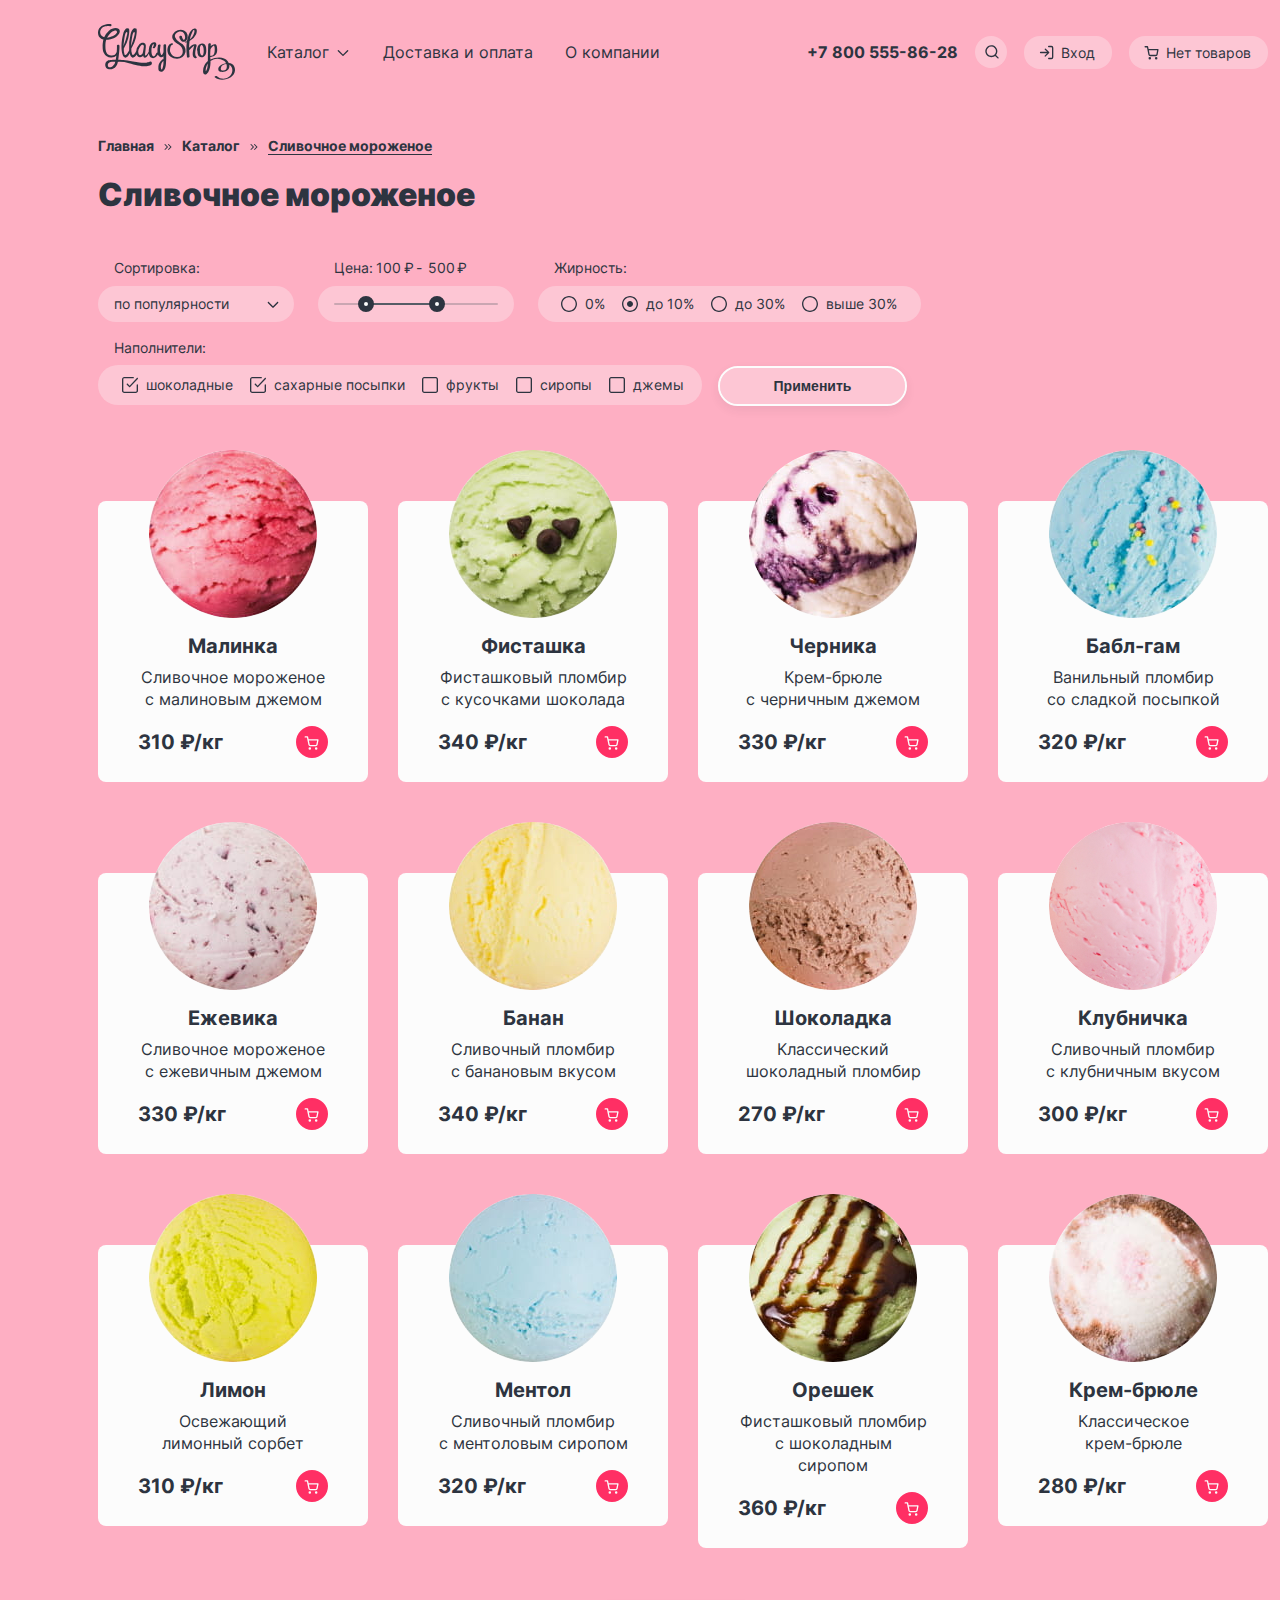
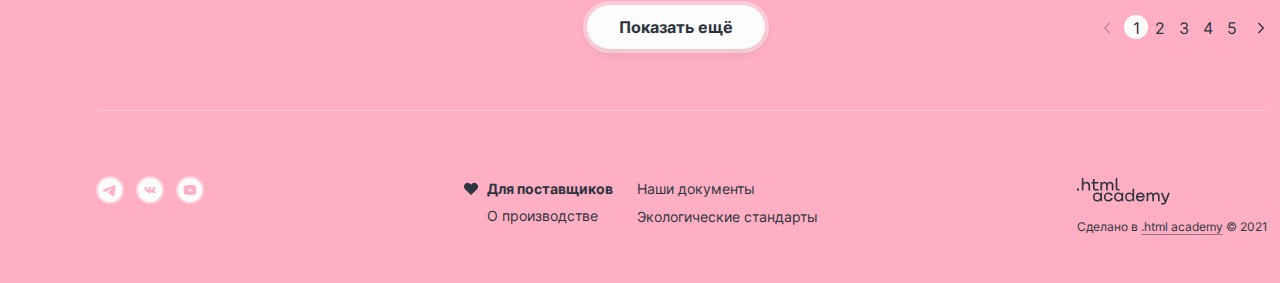
==== commit 72fb98e3: "Добавляет функционал слайдера" ====
--- a/catalog.html
+++ b/catalog.html
@@ -4,12 +4,14 @@
     <meta charset="utf-8">
     <title>Сливочное мороженое</title>
     <link rel="stylesheet" href="styles/style.css">
+    <link rel="icon" href="favicon.ico">
+    <link rel="icon" type="image/png" href="image/favicon.png">
   </head>
-  <body>
+  <body class="pink-wrapper">
       <header class="page-header page-container">
         <!-- Шапка -->
         <a href="index.html">
-          <img src="image/logo.svg" alt='Логотип "Gllacy Shop"' class="logo" width="137" height="56">
+          <img class="logo" src="image/logo.svg" alt='Логотип "Gllacy Shop"' width="137" height="56">
         </a>
         <nav class="site-navigation">
           <ul class="site-navigation-list">
@@ -45,10 +47,12 @@
               </a>
             </li>
             <li class="user-navigation-item">
+              <!-- Отображение поповера на странице осуществляется добавлением ссылке класса link-activ -->
               <a class="user-navigation-link" href="#">
                 <svg class="navigation-icon" aria-hidden="true" focusable="false" xmlns="http://www.w3.org/2000/svg" width="16" height="16" viewBox="0 0 16 16" fill="currentColor"><path fill-rule="evenodd" d="M1.17 2.1a.67.67 0 0 0 0 1.34h1.77l.47 2.34v.05l.97 4.83a1.83 1.83 0 0 0 1.82 1.47h5.62a1.83 1.83 0 0 0 1.82-1.47l.93-4.86a.67.67 0 0 0-.66-.8h-9.3l-.47-2.36a.67.67 0 0 0-.66-.53H1.17Zm4.52 8.3-.81-4.06h8.23l-.78 4.07a.5.5 0 0 1-.49.39H6.18a.5.5 0 0 1-.49-.4Zm-1.13 3.96a1.25 1.25 0 1 1 2.49 0 1.25 1.25 0 0 1-2.5 0Zm6.37 0a1.25 1.25 0 1 1 2.5 0 1.25 1.25 0 0 1-2.5 0Z" clip-rule="evenodd"/></svg>
-                Корзина
-              </a>
+                Нет товаров
+              </a>
+              <div class="popover-bascket-empty">Ваша корзина пока пуста</div>
             </li>
           </ul>
         </nav>
@@ -61,10 +65,10 @@
             <h1 class="visually-hidden">Каталог</h1>
             <ul class="breadcrumbs">
               <li class="breadcrumbs-item">
-                <a href="index.html" class="breadcrumbs-link">Главная</a>
+                <a class="breadcrumbs-link" href="index.html">Главная</a>
               </li>
               <li class="breadcrumbs-item">
-                <a href="#" class="breadcrumbs-link">Каталог</a>
+                <a class="breadcrumbs-link" href="#">Каталог</a>
               </li>
               <li class="breadcrumbs-item">
                 <a class="breadcrumbs-link">Сливочное мороженое</a>
@@ -72,9 +76,9 @@
             </ul>
           </header>
           <!-- Карточки товаров с фильтром -->
-          <srction class="catalog-product">
+          <section class="catalog-product">
             <h2 class="catalog-title">Сливочное мороженое</h2>
-            <form action="https://echo.htmlacademy.ru/" class="catalog-filter" method="get" >
+            <form class="catalog-filter" action="https://echo.htmlacademy.ru/" method="get" >
               <fieldset class="catalog-filter-group filters">
                 <legend class="catalog-filter-title">Сортировка:</legend>
                 <span class="select-arrow"></span>
@@ -89,14 +93,14 @@
                 <div class="range">
                   <div class="range-wrapper-inputs">
                     <label class="catalog-filter-label">
-                      <input class="range-input" type="number" value="50" name="min-price" style="width: 20px;">₽
+                      <input class="range-input" type="number" value="100" name="min-price">₽
                     </label>
                     <label class="catalog-filter-label">
-                      - <input class="range-input" type="number" value="800" name="max-price" style="width: 27px;">₽
+                      - <input class="range-input" type="number" value="500" name="max-price">₽
                     </label>
                   </div>
                   <div class="range-scale">
-                    <div class="range-bar" style="left: 42px; width: 104px">
+                    <div class="range-bar" style="left: 32px; width: 72px">
                       <button class="range-toggle toggle-min">
                         <span class="visually-hidden">Изменить минимальную цену.</span>
                       </button>
@@ -112,32 +116,31 @@
                 <ul class="filter-fat-list">
                   <li class="filter-fat-item">
                     <label class="filler">
-                      <input type="radio" class="visually-hidden filler-input" name="fat" value="0%">
+                      <input class="visually-hidden filler-input" type="radio" name="fat" value="0%">
                       <span class="control-mark"></span>
                       <span class="filler-span">0%</span>
                     </label>
                   </li>
                   <li class="filter-fat-item">
                     <label class="filler">
-                      <input type="radio" class="visually-hidden filler-input" name="fat" value="before-10%" checked>
+                      <input class="visually-hidden filler-input" type="radio" name="fat" value="before-10%" checked>
                       <span class="control-mark"></span>
                       <span class="filler-span">до 10%</span>
                     </label>
                   </li>
                   <li class="filter-fat-item">
                     <label class="filler">
-                      <input type="radio" class="visually-hidden filler-input" name="fat" value="before-30%">
+                      <input class="visually-hidden filler-input" type="radio" name="fat" value="before-30%">
                       <span class="control-mark"></span>
                       <span class="filler-span">до 30%</span>
                     </label>
                   </li>
                   <li class="filter-fat-item">
                     <label class="filler">
-                      <input type="radio" class="visually-hidden filler-input" name="fat" value="after-30%">
+                      <input class="visually-hidden filler-input" type="radio" name="fat" value="after-30%">
                       <span class="control-mark"></span>
                       <span class="filler-span">выше 30%</span>
                     </label>
-                  </li>
                   </li>
                 </ul>
               </fieldset>
@@ -146,35 +149,35 @@
                 <ul class="filter-fillers-list">
                   <li class="filter-fillers-item">
                     <label class="filler">
-                      <input type="checkbox" class="visually-hidden filler-input" name="chocolate" checked>
+                      <input class="visually-hidden filler-input" type="checkbox" name="chocolate" checked>
                       <span class="control-mark"></span>
                       <span class="filler-span">шоколадные</span>
                     </label>
                   </li>
                   <li class="filter-fillers-item">
                     <label class="filler">
-                      <input type="checkbox" class="visually-hidden filler-input" name="sugar" checked>
+                      <input class="visually-hidden filler-input" type="checkbox" name="sugar" checked>
                       <span class="control-mark"></span>
                       <span class="filler-span">сахарные посыпки</span>
                     </label>
                   </li>
                   <li class="filter-fillers-item">
                     <label class="filler">
-                      <input type="checkbox" class="visually-hidden filler-input" name="fruit">
+                      <input class="visually-hidden filler-input" type="checkbox" name="fruit">
                       <span class="control-mark"></span>
                       <span class="filler-span">фрукты</span>
                     </label>
                   </li>
                   <li class="filter-fillers-item">
                     <label class="filler">
-                      <input type="checkbox" class="visually-hidden filler-input" name="syrop">
+                      <input class="visually-hidden filler-input" type="checkbox" name="syrop">
                       <span class="control-mark"></span>
                       <span class="filler-span">сиропы</span>
                     </label>
                   </li>
                   <li class="filter-fillers-item">
                     <label class="filler">
-                      <input type="checkbox" class="visually-hidden filler-input" name="jam">
+                      <input class="visually-hidden filler-input" type="checkbox" name="jam">
                       <span class="control-mark"></span>
                       <span class="filler-span">джемы</span>
                     </label>
@@ -187,238 +190,214 @@
               <ul class="card-list">
                 <li class="card-item">
                   <div class="card-item-wrapper">
-                    <div class="card-image-wrapper">
-                      <a href="#" class="card-link">
-                        <img src="image/foto-1.jpg" alt="Малиновое мороженое" class="card-item-image" width="168" height="168">
-                      </a>
-                    </div>
                     <a href="#" class="card-link">
+                      <img class="card-item-image" src="image/foto-1.jpg" alt="Малиновое мороженое" width="168" height="168">
+                    </a>
+                    <a class="card-link" href="#">
                       <h3 class="card-item-title">Малинка</h3>
                     </a>
                     <p class="card-item-paragraph">Сливочное мороженое с малиновым джемом</p>
                     <div class="price-and-basket">
                       <b class="card-price">310 ₽/кг</b>
-                      <a href="#" class="card-add-basket">
-                        <svg class="card-icon" aria-hidden="true" focusable="false" xmlns="http://www.w3.org/2000/svg" width="16" height="16" viewBox="0 0 16 16" fill="currentColor"><path fill-rule="evenodd" d="M1.17 1.25a.67.67 0 0 0 0 1.33h1.77l.47 2.34v.05l.97 4.84a1.83 1.83 0 0 0 1.82 1.46h5.62a1.83 1.83 0 0 0 1.82-1.46V9.8l.93-4.86a.67.67 0 0 0-.66-.8h-9.3L4.14 1.8a.67.67 0 0 0-.66-.54H1.17Zm4.52 8.3-.81-4.07h8.23l-.78 4.07a.5.5 0 0 1-.49.4H6.18a.5.5 0 0 1-.49-.4ZM4.56 13.5a1.25 1.25 0 1 1 2.49 0 1.25 1.25 0 0 1-2.5 0Zm6.37 0a1.25 1.25 0 1 1 2.5 0 1.25 1.25 0 0 1-2.5 0Z" clip-rule="evenodd"/></svg>
-                        <span class="visually-hidden">Добавитиь в корзину</span>
-                      </a>
-                    </div>
-                  </div>
-                </li>
-                <li class="card-item">
-                  <div class="card-item-wrapper">
-                    <div class="card-image-wrapper">
-                      <a href="#" class="card-link">
-                        <img src="image/foto-2.jpg" alt="Фисташковое мороженое" class="card-item-image" width="168" height="168">
-                      </a>
-                    </div>
+                      <a class="card-add-basket" href="#">
+                        <svg class="card-icon" aria-hidden="true" focusable="false" xmlns="http://www.w3.org/2000/svg" width="16" height="16" viewBox="0 0 16 16" fill="currentColor"><path fill-rule="evenodd" d="M1.17 1.25a.67.67 0 0 0 0 1.33h1.77l.47 2.34v.05l.97 4.84a1.83 1.83 0 0 0 1.82 1.46h5.62a1.83 1.83 0 0 0 1.82-1.46V9.8l.93-4.86a.67.67 0 0 0-.66-.8h-9.3L4.14 1.8a.67.67 0 0 0-.66-.54H1.17Zm4.52 8.3-.81-4.07h8.23l-.78 4.07a.5.5 0 0 1-.49.4H6.18a.5.5 0 0 1-.49-.4ZM4.56 13.5a1.25 1.25 0 1 1 2.49 0 1.25 1.25 0 0 1-2.5 0Zm6.37 0a1.25 1.25 0 1 1 2.5 0 1.25 1.25 0 0 1-2.5 0Z" clip-rule="evenodd"/></svg>
+                        <span class="visually-hidden">Добавитиь в корзину</span>
+                      </a>
+                    </div>
+                  </div>
+                </li>
+                <li class="card-item">
+                  <div class="card-item-wrapper">
+                    <a class="card-link" href="#">
+                      <img class="card-item-image" src="image/foto-2.jpg" alt="Фисташковое мороженое" width="168" height="168">
+                    </a>
+                    <a class="card-link" href="#">
+                      <h3 class="card-item-title">Фисташка</h3>
+                    </a>
+                    <p class="card-item-paragraph">Фисташковый пломбир с кусочками шоколада</p>
+                    <div class="price-and-basket">
+                      <b class="card-price">340 ₽/кг</b>
+                      <a class="card-add-basket" href="#">
+                        <svg class="card-icon" aria-hidden="true" focusable="false" xmlns="http://www.w3.org/2000/svg" width="16" height="16" viewBox="0 0 16 16" fill="currentColor"><path fill-rule="evenodd" d="M1.17 1.25a.67.67 0 0 0 0 1.33h1.77l.47 2.34v.05l.97 4.84a1.83 1.83 0 0 0 1.82 1.46h5.62a1.83 1.83 0 0 0 1.82-1.46V9.8l.93-4.86a.67.67 0 0 0-.66-.8h-9.3L4.14 1.8a.67.67 0 0 0-.66-.54H1.17Zm4.52 8.3-.81-4.07h8.23l-.78 4.07a.5.5 0 0 1-.49.4H6.18a.5.5 0 0 1-.49-.4ZM4.56 13.5a1.25 1.25 0 1 1 2.49 0 1.25 1.25 0 0 1-2.5 0Zm6.37 0a1.25 1.25 0 1 1 2.5 0 1.25 1.25 0 0 1-2.5 0Z" clip-rule="evenodd"/></svg>
+                        <span class="visually-hidden">Добавитиь в корзину</span>
+                      </a>
+                    </div>
+                  </div>
+                </li>
+                <li class="card-item">
+                  <div class="card-item-wrapper">
                     <a href="#" class="card-link">
-                      <h3 class="card-item-title">Фисташка</h3>
-                    </a>
-                    <p class="card-item-paragraph">Фисташковый пломбир с кусочками шоколада</p>
+                      <img class="card-item-image" src="image/foto-3.jpg" alt="Черничное мороженое" width="168" height="168">
+                    </a>
+                    <a class="card-link" href="#">
+                      <h3 class="card-item-title">Черника</h3>
+                    </a>
+                    <p class="card-item-paragraph">Крем-брюле <br>с черничным джемом</p>
+                    <div class="price-and-basket">
+                      <b class="card-price">330 ₽/кг</b>
+                      <a class="card-add-basket" href="#">
+                        <svg class="card-icon" aria-hidden="true" focusable="false" xmlns="http://www.w3.org/2000/svg" width="16" height="16" viewBox="0 0 16 16" fill="currentColor"><path fill-rule="evenodd" d="M1.17 1.25a.67.67 0 0 0 0 1.33h1.77l.47 2.34v.05l.97 4.84a1.83 1.83 0 0 0 1.82 1.46h5.62a1.83 1.83 0 0 0 1.82-1.46V9.8l.93-4.86a.67.67 0 0 0-.66-.8h-9.3L4.14 1.8a.67.67 0 0 0-.66-.54H1.17Zm4.52 8.3-.81-4.07h8.23l-.78 4.07a.5.5 0 0 1-.49.4H6.18a.5.5 0 0 1-.49-.4ZM4.56 13.5a1.25 1.25 0 1 1 2.49 0 1.25 1.25 0 0 1-2.5 0Zm6.37 0a1.25 1.25 0 1 1 2.5 0 1.25 1.25 0 0 1-2.5 0Z" clip-rule="evenodd"/></svg>
+                        <span class="visually-hidden">Добавитиь в корзину</span>
+                      </a>
+                    </div>
+                  </div>
+                </li>
+                <li class="card-item">
+                  <div class="card-item-wrapper">
+                    <a class="card-link" href="#">
+                      <img class="card-item-image" src="image/foto-4.jpg" alt="Ванильное мороженое" width="168" height="168">
+                    </a>
+                    <a class="card-link" href="#">
+                      <h3 class="card-item-title">Бабл-гам</h3>
+                    </a>
+                    <p class="card-item-paragraph">Ванильный пломбир <br>со сладкой посыпкой</p>
+                    <div class="price-and-basket">
+                      <b class="card-price">320 ₽/кг</b>
+                      <a class="card-add-basket" href="#">
+                        <svg class="card-icon" aria-hidden="true" focusable="false" xmlns="http://www.w3.org/2000/svg" width="16" height="16" viewBox="0 0 16 16" fill="currentColor"><path fill-rule="evenodd" d="M1.17 1.25a.67.67 0 0 0 0 1.33h1.77l.47 2.34v.05l.97 4.84a1.83 1.83 0 0 0 1.82 1.46h5.62a1.83 1.83 0 0 0 1.82-1.46V9.8l.93-4.86a.67.67 0 0 0-.66-.8h-9.3L4.14 1.8a.67.67 0 0 0-.66-.54H1.17Zm4.52 8.3-.81-4.07h8.23l-.78 4.07a.5.5 0 0 1-.49.4H6.18a.5.5 0 0 1-.49-.4ZM4.56 13.5a1.25 1.25 0 1 1 2.49 0 1.25 1.25 0 0 1-2.5 0Zm6.37 0a1.25 1.25 0 1 1 2.5 0 1.25 1.25 0 0 1-2.5 0Z" clip-rule="evenodd"/></svg>
+                        <span class="visually-hidden">Добавитиь в корзину</span>
+                      </a>
+                    </div>
+                  </div>
+                </li>
+                <li class="card-item">
+                  <div class="card-item-wrapper">
+                    <a class="card-link" href="#">
+                      <img class="card-item-image" src="image/foto-5.jpg" alt="Малиновое мороженое" width="168" height="168">
+                    </a>
+                    <a class="card-link" href="#">
+                      <h3 class="card-item-title">Ежевика</h3>
+                    </a>
+                    <p class="card-item-paragraph">Сливочное мороженое с ежевичным джемом</p>
+                    <div class="price-and-basket">
+                      <b class="card-price">330 ₽/кг</b>
+                      <a class="card-add-basket" href="#">
+                        <svg class="card-icon" aria-hidden="true" focusable="false" xmlns="http://www.w3.org/2000/svg" width="16" height="16" viewBox="0 0 16 16" fill="currentColor"><path fill-rule="evenodd" d="M1.17 1.25a.67.67 0 0 0 0 1.33h1.77l.47 2.34v.05l.97 4.84a1.83 1.83 0 0 0 1.82 1.46h5.62a1.83 1.83 0 0 0 1.82-1.46V9.8l.93-4.86a.67.67 0 0 0-.66-.8h-9.3L4.14 1.8a.67.67 0 0 0-.66-.54H1.17Zm4.52 8.3-.81-4.07h8.23l-.78 4.07a.5.5 0 0 1-.49.4H6.18a.5.5 0 0 1-.49-.4ZM4.56 13.5a1.25 1.25 0 1 1 2.49 0 1.25 1.25 0 0 1-2.5 0Zm6.37 0a1.25 1.25 0 1 1 2.5 0 1.25 1.25 0 0 1-2.5 0Z" clip-rule="evenodd"/></svg>
+                        <span class="visually-hidden">Добавитиь в корзину</span>
+                      </a>
+                    </div>
+                  </div>
+                </li>
+                <li class="card-item">
+                  <div class="card-item-wrapper">
+                    <a class="card-link" href="#">
+                      <img class="card-item-image" src="image/foto-6.jpg" alt="Фисташковое мороженое" width="168" height="168">
+                    </a>
+                    <a class="card-link" href="#">
+                      <h3 class="card-item-title">Банан</h3>
+                    </a>
+                    <p class="card-item-paragraph">Сливочный пломбир <br>с банановым вкусом</p>
                     <div class="price-and-basket">
                       <b class="card-price">340 ₽/кг</b>
-                      <a href="#" class="card-add-basket">
-                        <svg class="card-icon" aria-hidden="true" focusable="false" xmlns="http://www.w3.org/2000/svg" width="16" height="16" viewBox="0 0 16 16" fill="currentColor"><path fill-rule="evenodd" d="M1.17 1.25a.67.67 0 0 0 0 1.33h1.77l.47 2.34v.05l.97 4.84a1.83 1.83 0 0 0 1.82 1.46h5.62a1.83 1.83 0 0 0 1.82-1.46V9.8l.93-4.86a.67.67 0 0 0-.66-.8h-9.3L4.14 1.8a.67.67 0 0 0-.66-.54H1.17Zm4.52 8.3-.81-4.07h8.23l-.78 4.07a.5.5 0 0 1-.49.4H6.18a.5.5 0 0 1-.49-.4ZM4.56 13.5a1.25 1.25 0 1 1 2.49 0 1.25 1.25 0 0 1-2.5 0Zm6.37 0a1.25 1.25 0 1 1 2.5 0 1.25 1.25 0 0 1-2.5 0Z" clip-rule="evenodd"/></svg>
-                        <span class="visually-hidden">Добавитиь в корзину</span>
-                      </a>
-                    </div>
-                  </div>
-                </li>
-                <li class="card-item">
-                  <div class="card-item-wrapper">
-                    <div class="card-image-wrapper">
-                      <a href="#" class="card-link">
-                        <img src="image/foto-3.jpg" alt="Черничное мороженое" class="card-item-image" width="168" height="168">
-                      </a>
-                    </div>
-                    <a href="#" class="card-link">
-                      <h3 class="card-item-title">Черника</h3>
-                    </a>
-                    <p class="card-item-paragraph">Крем-брюле с черничным джемом</p>
-                    <div class="price-and-basket">
-                      <b class="card-price">330 ₽/кг</b>
-                      <a href="#" class="card-add-basket">
-                        <svg class="card-icon" aria-hidden="true" focusable="false" xmlns="http://www.w3.org/2000/svg" width="16" height="16" viewBox="0 0 16 16" fill="currentColor"><path fill-rule="evenodd" d="M1.17 1.25a.67.67 0 0 0 0 1.33h1.77l.47 2.34v.05l.97 4.84a1.83 1.83 0 0 0 1.82 1.46h5.62a1.83 1.83 0 0 0 1.82-1.46V9.8l.93-4.86a.67.67 0 0 0-.66-.8h-9.3L4.14 1.8a.67.67 0 0 0-.66-.54H1.17Zm4.52 8.3-.81-4.07h8.23l-.78 4.07a.5.5 0 0 1-.49.4H6.18a.5.5 0 0 1-.49-.4ZM4.56 13.5a1.25 1.25 0 1 1 2.49 0 1.25 1.25 0 0 1-2.5 0Zm6.37 0a1.25 1.25 0 1 1 2.5 0 1.25 1.25 0 0 1-2.5 0Z" clip-rule="evenodd"/></svg>
-                        <span class="visually-hidden">Добавитиь в корзину</span>
-                      </a>
-                    </div>
-                  </div>
-                </li>
-                <li class="card-item">
-                  <div class="card-item-wrapper">
-                    <div class="card-image-wrapper">
-                      <a href="#" class="card-link">
-                        <img src="image/foto-4.jpg" alt="Ванильное мороженое" class="card-item-image" width="168" height="168">
-                      </a>
-                    </div>
-                    <a href="#" class="card-link">
-                      <h3 class="card-item-title">Бабл-гам</h3>
-                    </a>
-                    <p class="card-item-paragraph">Ванильный пломбир со сладкой посыпкой</p>
+                      <a class="card-add-basket" href="#">
+                        <svg class="card-icon" aria-hidden="true" focusable="false" xmlns="http://www.w3.org/2000/svg" width="16" height="16" viewBox="0 0 16 16" fill="currentColor"><path fill-rule="evenodd" d="M1.17 1.25a.67.67 0 0 0 0 1.33h1.77l.47 2.34v.05l.97 4.84a1.83 1.83 0 0 0 1.82 1.46h5.62a1.83 1.83 0 0 0 1.82-1.46V9.8l.93-4.86a.67.67 0 0 0-.66-.8h-9.3L4.14 1.8a.67.67 0 0 0-.66-.54H1.17Zm4.52 8.3-.81-4.07h8.23l-.78 4.07a.5.5 0 0 1-.49.4H6.18a.5.5 0 0 1-.49-.4ZM4.56 13.5a1.25 1.25 0 1 1 2.49 0 1.25 1.25 0 0 1-2.5 0Zm6.37 0a1.25 1.25 0 1 1 2.5 0 1.25 1.25 0 0 1-2.5 0Z" clip-rule="evenodd"/></svg>
+                        <span class="visually-hidden">Добавитиь в корзину</span>
+                      </a>
+                    </div>
+                  </div>
+                </li>
+                <li class="card-item">
+                  <div class="card-item-wrapper">
+                    <a class="card-link" href="#">
+                      <img class="card-item-image" src="image/foto-7.jpg" alt="Черничное мороженое" width="168" height="168">
+                    </a>
+                    <a class="card-link" href="#">
+                      <h3 class="card-item-title">Шоколадка</h3>
+                    </a>
+                    <p class="card-item-paragraph">Классический шоколадный пломбир</p>
+                    <div class="price-and-basket">
+                      <b class="card-price">270 ₽/кг</b>
+                      <a class="card-add-basket" href="#">
+                        <svg class="card-icon" aria-hidden="true" focusable="false" xmlns="http://www.w3.org/2000/svg" width="16" height="16" viewBox="0 0 16 16" fill="currentColor"><path fill-rule="evenodd" d="M1.17 1.25a.67.67 0 0 0 0 1.33h1.77l.47 2.34v.05l.97 4.84a1.83 1.83 0 0 0 1.82 1.46h5.62a1.83 1.83 0 0 0 1.82-1.46V9.8l.93-4.86a.67.67 0 0 0-.66-.8h-9.3L4.14 1.8a.67.67 0 0 0-.66-.54H1.17Zm4.52 8.3-.81-4.07h8.23l-.78 4.07a.5.5 0 0 1-.49.4H6.18a.5.5 0 0 1-.49-.4ZM4.56 13.5a1.25 1.25 0 1 1 2.49 0 1.25 1.25 0 0 1-2.5 0Zm6.37 0a1.25 1.25 0 1 1 2.5 0 1.25 1.25 0 0 1-2.5 0Z" clip-rule="evenodd"/></svg>
+                        <span class="visually-hidden">Добавитиь в корзину</span>
+                      </a>
+                    </div>
+                  </div>
+                </li>
+                <li class="card-item">
+                  <div class="card-item-wrapper">
+                    <a class="card-link" href="#">
+                      <img class="card-item-image" src="image/foto-8.jpg" alt="Ванильное мороженое" width="168" height="168">
+                    </a>
+                    <a class="card-link" href="#">
+                      <h3 class="card-item-title">Клубничка</h3>
+                    </a>
+                    <p class="card-item-paragraph">Сливочный пломбир <br>с клубничным вкусом</p>
+                    <div class="price-and-basket">
+                      <b class="card-price">300 ₽/кг</b>
+                      <a class="card-add-basket" href="#">
+                        <svg class="card-icon" aria-hidden="true" focusable="false" xmlns="http://www.w3.org/2000/svg" width="16" height="16" viewBox="0 0 16 16" fill="currentColor"><path fill-rule="evenodd" d="M1.17 1.25a.67.67 0 0 0 0 1.33h1.77l.47 2.34v.05l.97 4.84a1.83 1.83 0 0 0 1.82 1.46h5.62a1.83 1.83 0 0 0 1.82-1.46V9.8l.93-4.86a.67.67 0 0 0-.66-.8h-9.3L4.14 1.8a.67.67 0 0 0-.66-.54H1.17Zm4.52 8.3-.81-4.07h8.23l-.78 4.07a.5.5 0 0 1-.49.4H6.18a.5.5 0 0 1-.49-.4ZM4.56 13.5a1.25 1.25 0 1 1 2.49 0 1.25 1.25 0 0 1-2.5 0Zm6.37 0a1.25 1.25 0 1 1 2.5 0 1.25 1.25 0 0 1-2.5 0Z" clip-rule="evenodd"/></svg>
+                        <span class="visually-hidden">Добавитиь в корзину</span>
+                      </a>
+                    </div>
+                  </div>
+                </li>
+                <li class="card-item">
+                  <div class="card-item-wrapper">
+                    <a class="card-link" href="#">
+                      <img  class="card-item-image" src="image/foto-9.jpg" alt="Малиновое мороженое"width="168" height="168">
+                    </a>
+                    <a class="card-link" href="#">
+                      <h3 class="card-item-title">Лимон</h3>
+                    </a>
+                    <p class="card-item-paragraph">Освежающий лимонный сорбет</p>
+                    <div class="price-and-basket">
+                      <b class="card-price">310 ₽/кг</b>
+                      <a class="card-add-basket" href="#">
+                        <svg class="card-icon" aria-hidden="true" focusable="false" xmlns="http://www.w3.org/2000/svg" width="16" height="16" viewBox="0 0 16 16" fill="currentColor"><path fill-rule="evenodd" d="M1.17 1.25a.67.67 0 0 0 0 1.33h1.77l.47 2.34v.05l.97 4.84a1.83 1.83 0 0 0 1.82 1.46h5.62a1.83 1.83 0 0 0 1.82-1.46V9.8l.93-4.86a.67.67 0 0 0-.66-.8h-9.3L4.14 1.8a.67.67 0 0 0-.66-.54H1.17Zm4.52 8.3-.81-4.07h8.23l-.78 4.07a.5.5 0 0 1-.49.4H6.18a.5.5 0 0 1-.49-.4ZM4.56 13.5a1.25 1.25 0 1 1 2.49 0 1.25 1.25 0 0 1-2.5 0Zm6.37 0a1.25 1.25 0 1 1 2.5 0 1.25 1.25 0 0 1-2.5 0Z" clip-rule="evenodd"/></svg>
+                        <span class="visually-hidden">Добавитиь в корзину</span>
+                      </a>
+                    </div>
+                  </div>
+                </li>
+                <li class="card-item">
+                  <div class="card-item-wrapper">
+                    <a class="card-link" href="#">
+                      <img class="card-item-image" src="image/foto-10.jpg" alt="Фисташковое мороженое" width="168" height="168">
+                    </a>
+                    <a class="card-link" href="#">
+                      <h3 class="card-item-title">Ментол</h3>
+                    </a>
+                    <p class="card-item-paragraph">Сливочный пломбир <br>с ментоловым сиропом</p>
                     <div class="price-and-basket">
                       <b class="card-price">320 ₽/кг</b>
-                      <a href="#" class="card-add-basket">
-                        <svg class="card-icon" aria-hidden="true" focusable="false" xmlns="http://www.w3.org/2000/svg" width="16" height="16" viewBox="0 0 16 16" fill="currentColor"><path fill-rule="evenodd" d="M1.17 1.25a.67.67 0 0 0 0 1.33h1.77l.47 2.34v.05l.97 4.84a1.83 1.83 0 0 0 1.82 1.46h5.62a1.83 1.83 0 0 0 1.82-1.46V9.8l.93-4.86a.67.67 0 0 0-.66-.8h-9.3L4.14 1.8a.67.67 0 0 0-.66-.54H1.17Zm4.52 8.3-.81-4.07h8.23l-.78 4.07a.5.5 0 0 1-.49.4H6.18a.5.5 0 0 1-.49-.4ZM4.56 13.5a1.25 1.25 0 1 1 2.49 0 1.25 1.25 0 0 1-2.5 0Zm6.37 0a1.25 1.25 0 1 1 2.5 0 1.25 1.25 0 0 1-2.5 0Z" clip-rule="evenodd"/></svg>
-                        <span class="visually-hidden">Добавитиь в корзину</span>
-                      </a>
-                    </div>
-                  </div>
-                </li>
-                <li class="card-item">
-                  <div class="card-item-wrapper">
-                    <div class="card-image-wrapper">
-                      <a href="#" class="card-link">
-                        <img src="image/foto-5.jpg" alt="Малиновое мороженое" class="card-item-image" width="168" height="168">
-                      </a>
-                    </div>
-                    <a href="#" class="card-link">
-                      <h3 class="card-item-title">Ежевика</h3>
-                    </a>
-                    <p class="card-item-paragraph">Сливочное мороженое с ежевичным джемом</p>
-                    <div class="price-and-basket">
-                      <b class="card-price">330 ₽/кг</b>
-                      <a href="#" class="card-add-basket">
-                        <svg class="card-icon" aria-hidden="true" focusable="false" xmlns="http://www.w3.org/2000/svg" width="16" height="16" viewBox="0 0 16 16" fill="currentColor"><path fill-rule="evenodd" d="M1.17 1.25a.67.67 0 0 0 0 1.33h1.77l.47 2.34v.05l.97 4.84a1.83 1.83 0 0 0 1.82 1.46h5.62a1.83 1.83 0 0 0 1.82-1.46V9.8l.93-4.86a.67.67 0 0 0-.66-.8h-9.3L4.14 1.8a.67.67 0 0 0-.66-.54H1.17Zm4.52 8.3-.81-4.07h8.23l-.78 4.07a.5.5 0 0 1-.49.4H6.18a.5.5 0 0 1-.49-.4ZM4.56 13.5a1.25 1.25 0 1 1 2.49 0 1.25 1.25 0 0 1-2.5 0Zm6.37 0a1.25 1.25 0 1 1 2.5 0 1.25 1.25 0 0 1-2.5 0Z" clip-rule="evenodd"/></svg>
-                        <span class="visually-hidden">Добавитиь в корзину</span>
-                      </a>
-                    </div>
-                  </div>
-                </li>
-                <li class="card-item">
-                  <div class="card-item-wrapper">
-                    <div class="card-image-wrapper">
-                      <a href="#" class="card-link">
-                        <img src="image/foto-6.jpg" alt="Фисташковое мороженое" class="card-item-image" width="168" height="168">
-                      </a>
-                    </div>
-                    <a href="#" class="card-link">
-                      <h3 class="card-item-title">Банан</h3>
-                    </a>
-                    <p class="card-item-paragraph">Сливочный пломбир с банановым вкусом</p>
-                    <div class="price-and-basket">
-                      <b class="card-price">340 ₽/кг</b>
-                      <a href="#" class="card-add-basket">
-                        <svg class="card-icon" aria-hidden="true" focusable="false" xmlns="http://www.w3.org/2000/svg" width="16" height="16" viewBox="0 0 16 16" fill="currentColor"><path fill-rule="evenodd" d="M1.17 1.25a.67.67 0 0 0 0 1.33h1.77l.47 2.34v.05l.97 4.84a1.83 1.83 0 0 0 1.82 1.46h5.62a1.83 1.83 0 0 0 1.82-1.46V9.8l.93-4.86a.67.67 0 0 0-.66-.8h-9.3L4.14 1.8a.67.67 0 0 0-.66-.54H1.17Zm4.52 8.3-.81-4.07h8.23l-.78 4.07a.5.5 0 0 1-.49.4H6.18a.5.5 0 0 1-.49-.4ZM4.56 13.5a1.25 1.25 0 1 1 2.49 0 1.25 1.25 0 0 1-2.5 0Zm6.37 0a1.25 1.25 0 1 1 2.5 0 1.25 1.25 0 0 1-2.5 0Z" clip-rule="evenodd"/></svg>
-                        <span class="visually-hidden">Добавитиь в корзину</span>
-                      </a>
-                    </div>
-                  </div>
-                </li>
-                <li class="card-item">
-                  <div class="card-item-wrapper">
-                    <div class="card-image-wrapper">
-                      <a href="#" class="card-link">
-                        <img src="image/foto-7.jpg" alt="Черничное мороженое" class="card-item-image"  width="168" height="168">
-                      </a>
-                    </div>
-                    <a href="#" class="card-link">
-                      <h3 class="card-item-title">Шоколадка</h3>
-                    </a>
-                    <p class="card-item-paragraph">Классический шоколадный пломбир</p>
-                    <div class="price-and-basket">
-                      <b class="card-price">270 ₽/кг</b>
-                      <a href="#" class="card-add-basket">
-                        <svg class="card-icon" aria-hidden="true" focusable="false" xmlns="http://www.w3.org/2000/svg" width="16" height="16" viewBox="0 0 16 16" fill="currentColor"><path fill-rule="evenodd" d="M1.17 1.25a.67.67 0 0 0 0 1.33h1.77l.47 2.34v.05l.97 4.84a1.83 1.83 0 0 0 1.82 1.46h5.62a1.83 1.83 0 0 0 1.82-1.46V9.8l.93-4.86a.67.67 0 0 0-.66-.8h-9.3L4.14 1.8a.67.67 0 0 0-.66-.54H1.17Zm4.52 8.3-.81-4.07h8.23l-.78 4.07a.5.5 0 0 1-.49.4H6.18a.5.5 0 0 1-.49-.4ZM4.56 13.5a1.25 1.25 0 1 1 2.49 0 1.25 1.25 0 0 1-2.5 0Zm6.37 0a1.25 1.25 0 1 1 2.5 0 1.25 1.25 0 0 1-2.5 0Z" clip-rule="evenodd"/></svg>
-                        <span class="visually-hidden">Добавитиь в корзину</span>
-                      </a>
-                    </div>
-                  </div>
-                </li>
-                <li class="card-item">
-                  <div class="card-item-wrapper">
-                    <div class="card-image-wrapper">
-                      <a href="#" class="card-link">
-                        <img src="image/foto-8.jpg" alt="Ванильное мороженое" class="card-item-image" width="168" height="168">
-                      </a>
-                    </div>
-                    <a href="#" class="card-link">
-                      <h3 class="card-item-title">Клубничка</h3>
-                    </a>
-                    <p class="card-item-paragraph">Сливочный пломбир с клубничным вкусом</p>
-                    <div class="price-and-basket">
-                      <b class="card-price">300 ₽/кг</b>
-                      <a href="#" class="card-add-basket">
-                        <svg class="card-icon" aria-hidden="true" focusable="false" xmlns="http://www.w3.org/2000/svg" width="16" height="16" viewBox="0 0 16 16" fill="currentColor"><path fill-rule="evenodd" d="M1.17 1.25a.67.67 0 0 0 0 1.33h1.77l.47 2.34v.05l.97 4.84a1.83 1.83 0 0 0 1.82 1.46h5.62a1.83 1.83 0 0 0 1.82-1.46V9.8l.93-4.86a.67.67 0 0 0-.66-.8h-9.3L4.14 1.8a.67.67 0 0 0-.66-.54H1.17Zm4.52 8.3-.81-4.07h8.23l-.78 4.07a.5.5 0 0 1-.49.4H6.18a.5.5 0 0 1-.49-.4ZM4.56 13.5a1.25 1.25 0 1 1 2.49 0 1.25 1.25 0 0 1-2.5 0Zm6.37 0a1.25 1.25 0 1 1 2.5 0 1.25 1.25 0 0 1-2.5 0Z" clip-rule="evenodd"/></svg>
-                        <span class="visually-hidden">Добавитиь в корзину</span>
-                      </a>
-                    </div>
-                  </div>
-                </li>
-                <li class="card-item">
-                  <div class="card-item-wrapper">
-                    <div class="card-image-wrapper">
-                      <a href="#" class="card-link">
-                        <img src="image/foto-9.jpg" alt="Малиновое мороженое" class="card-item-image" width="168" height="168">
-                      </a>
-                    </div>
-                    <a href="#" class="card-link">
-                      <h3 class="card-item-title">Лимон</h3>
-                    </a>
-                    <p class="card-item-paragraph">Освежающий лимонный сорбет</p>
-                    <div class="price-and-basket">
-                      <b class="card-price">310 ₽/кг</b>
-                      <a href="#" class="card-add-basket">
-                        <svg class="card-icon" aria-hidden="true" focusable="false" xmlns="http://www.w3.org/2000/svg" width="16" height="16" viewBox="0 0 16 16" fill="currentColor"><path fill-rule="evenodd" d="M1.17 1.25a.67.67 0 0 0 0 1.33h1.77l.47 2.34v.05l.97 4.84a1.83 1.83 0 0 0 1.82 1.46h5.62a1.83 1.83 0 0 0 1.82-1.46V9.8l.93-4.86a.67.67 0 0 0-.66-.8h-9.3L4.14 1.8a.67.67 0 0 0-.66-.54H1.17Zm4.52 8.3-.81-4.07h8.23l-.78 4.07a.5.5 0 0 1-.49.4H6.18a.5.5 0 0 1-.49-.4ZM4.56 13.5a1.25 1.25 0 1 1 2.49 0 1.25 1.25 0 0 1-2.5 0Zm6.37 0a1.25 1.25 0 1 1 2.5 0 1.25 1.25 0 0 1-2.5 0Z" clip-rule="evenodd"/></svg>
-                        <span class="visually-hidden">Добавитиь в корзину</span>
-                      </a>
-                    </div>
-                  </div>
-                </li>
-                <li class="card-item">
-                  <div class="card-item-wrapper">
-                    <div class="card-image-wrapper">
-                      <a href="#" class="card-link">
-                        <img src="image/foto-10.jpg" alt="Фисташковое мороженое" class="card-item-image" width="168" height="168">
-                      </a>
-                    </div>
-                    <a href="#" class="card-link">
-                      <h3 class="card-item-title">Ментол</h3>
-                    </a>
-                    <p class="card-item-paragraph">Сливочный пломбир с ментоловым сиропом</p>
-                    <div class="price-and-basket">
-                      <b class="card-price">320 ₽/кг</b>
-                      <a href="#" class="card-add-basket">
-                        <svg class="card-icon" aria-hidden="true" focusable="false" xmlns="http://www.w3.org/2000/svg" width="16" height="16" viewBox="0 0 16 16" fill="currentColor"><path fill-rule="evenodd" d="M1.17 1.25a.67.67 0 0 0 0 1.33h1.77l.47 2.34v.05l.97 4.84a1.83 1.83 0 0 0 1.82 1.46h5.62a1.83 1.83 0 0 0 1.82-1.46V9.8l.93-4.86a.67.67 0 0 0-.66-.8h-9.3L4.14 1.8a.67.67 0 0 0-.66-.54H1.17Zm4.52 8.3-.81-4.07h8.23l-.78 4.07a.5.5 0 0 1-.49.4H6.18a.5.5 0 0 1-.49-.4ZM4.56 13.5a1.25 1.25 0 1 1 2.49 0 1.25 1.25 0 0 1-2.5 0Zm6.37 0a1.25 1.25 0 1 1 2.5 0 1.25 1.25 0 0 1-2.5 0Z" clip-rule="evenodd"/></svg>
-                        <span class="visually-hidden">Добавитиь в корзину</span>
-                      </a>
-                    </div>
-                  </div>
-                </li>
-                <li class="card-item">
-                  <div class="card-item-wrapper">
-                    <div class="card-image-wrapper">
-                      <a href="#" class="card-link">
-                        <img src="image/foto-11.jpg" alt="Черничное мороженое" class="card-item-image" width="168" height="168">
-                      </a>
-                    </div>
-                    <a href="#" class="card-link">
+                      <a class="card-add-basket" href="#">
+                        <svg class="card-icon" aria-hidden="true" focusable="false" xmlns="http://www.w3.org/2000/svg" width="16" height="16" viewBox="0 0 16 16" fill="currentColor"><path fill-rule="evenodd" d="M1.17 1.25a.67.67 0 0 0 0 1.33h1.77l.47 2.34v.05l.97 4.84a1.83 1.83 0 0 0 1.82 1.46h5.62a1.83 1.83 0 0 0 1.82-1.46V9.8l.93-4.86a.67.67 0 0 0-.66-.8h-9.3L4.14 1.8a.67.67 0 0 0-.66-.54H1.17Zm4.52 8.3-.81-4.07h8.23l-.78 4.07a.5.5 0 0 1-.49.4H6.18a.5.5 0 0 1-.49-.4ZM4.56 13.5a1.25 1.25 0 1 1 2.49 0 1.25 1.25 0 0 1-2.5 0Zm6.37 0a1.25 1.25 0 1 1 2.5 0 1.25 1.25 0 0 1-2.5 0Z" clip-rule="evenodd"/></svg>
+                        <span class="visually-hidden">Добавитиь в корзину</span>
+                      </a>
+                    </div>
+                  </div>
+                </li>
+                <li class="card-item">
+                  <div class="card-item-wrapper">
+                    <a class="card-link" href="#">
+                      <img class="card-item-image" src="image/foto-11.jpg" alt="Черничное мороженое" width="168" height="168">
+                    </a>
+                    <a class="card-link" href="#">
                       <h3 class="card-item-title">Орешек</h3>
                     </a>
                     <p class="card-item-paragraph">Фисташковый пломбир с шоколадным сиропом</p>
                     <div class="price-and-basket">
                       <b class="card-price">360 ₽/кг</b>
-                      <a href="#" class="card-add-basket">
-                        <svg class="card-icon" aria-hidden="true" focusable="false" xmlns="http://www.w3.org/2000/svg" width="16" height="16" viewBox="0 0 16 16" fill="currentColor"><path fill-rule="evenodd" d="M1.17 1.25a.67.67 0 0 0 0 1.33h1.77l.47 2.34v.05l.97 4.84a1.83 1.83 0 0 0 1.82 1.46h5.62a1.83 1.83 0 0 0 1.82-1.46V9.8l.93-4.86a.67.67 0 0 0-.66-.8h-9.3L4.14 1.8a.67.67 0 0 0-.66-.54H1.17Zm4.52 8.3-.81-4.07h8.23l-.78 4.07a.5.5 0 0 1-.49.4H6.18a.5.5 0 0 1-.49-.4ZM4.56 13.5a1.25 1.25 0 1 1 2.49 0 1.25 1.25 0 0 1-2.5 0Zm6.37 0a1.25 1.25 0 1 1 2.5 0 1.25 1.25 0 0 1-2.5 0Z" clip-rule="evenodd"/></svg>
-                        <span class="visually-hidden">Добавитиь в корзину</span>
-                      </a>
-                    </div>
-                  </div>
-                </li>
-                <li class="card-item">
-                  <div class="card-item-wrapper">
-                    <div class="card-image-wrapper">
-                      <a href="#" class="card-link">
-                        <img src="image/foto-12.jpg" alt="Ванильное мороженое" class="card-item-image" width="168" height="168">
-                      </a>
-                    </div>
-                      <a href="#" class="card-link">
+                      <a class="card-add-basket" href="#">
+                        <svg class="card-icon" aria-hidden="true" focusable="false" xmlns="http://www.w3.org/2000/svg" width="16" height="16" viewBox="0 0 16 16" fill="currentColor"><path fill-rule="evenodd" d="M1.17 1.25a.67.67 0 0 0 0 1.33h1.77l.47 2.34v.05l.97 4.84a1.83 1.83 0 0 0 1.82 1.46h5.62a1.83 1.83 0 0 0 1.82-1.46V9.8l.93-4.86a.67.67 0 0 0-.66-.8h-9.3L4.14 1.8a.67.67 0 0 0-.66-.54H1.17Zm4.52 8.3-.81-4.07h8.23l-.78 4.07a.5.5 0 0 1-.49.4H6.18a.5.5 0 0 1-.49-.4ZM4.56 13.5a1.25 1.25 0 1 1 2.49 0 1.25 1.25 0 0 1-2.5 0Zm6.37 0a1.25 1.25 0 1 1 2.5 0 1.25 1.25 0 0 1-2.5 0Z" clip-rule="evenodd"/></svg>
+                        <span class="visually-hidden">Добавитиь в корзину</span>
+                      </a>
+                    </div>
+                  </div>
+                </li>
+                <li class="card-item">
+                  <div class="card-item-wrapper">
+                    <a class="card-link" href="#">
+                      <img class="card-item-image" src="image/foto-12.jpg" alt="Ванильное мороженое" width="168" height="168">
+                    </a>
+                    <a class="card-link" href="#">
                       <h3 class="card-item-title">Крем-брюле</h3>
                     </a>
-                    <p class="card-item-paragraph">Классическое крем-брюле </p>
+                    <p class="card-item-paragraph">Классическое <br>крем-брюле </p>
                     <div class="price-and-basket">
                       <b class="card-price">280 ₽/кг</b>
-                      <a href="#" class="card-add-basket">
+                      <a class="card-add-basket" href="#">
                         <svg class="card-icon" aria-hidden="true" focusable="false" xmlns="http://www.w3.org/2000/svg" width="16" height="16" viewBox="0 0 16 16" fill="currentColor"><path fill-rule="evenodd" d="M1.17 1.25a.67.67 0 0 0 0 1.33h1.77l.47 2.34v.05l.97 4.84a1.83 1.83 0 0 0 1.82 1.46h5.62a1.83 1.83 0 0 0 1.82-1.46V9.8l.93-4.86a.67.67 0 0 0-.66-.8h-9.3L4.14 1.8a.67.67 0 0 0-.66-.54H1.17Zm4.52 8.3-.81-4.07h8.23l-.78 4.07a.5.5 0 0 1-.49.4H6.18a.5.5 0 0 1-.49-.4ZM4.56 13.5a1.25 1.25 0 1 1 2.49 0 1.25 1.25 0 0 1-2.5 0Zm6.37 0a1.25 1.25 0 1 1 2.5 0 1.25 1.25 0 0 1-2.5 0Z" clip-rule="evenodd"/></svg>
                         <span class="visually-hidden">Добавитиь в корзину</span>
                       </a>
@@ -428,7 +407,7 @@
               </ul>
             </section>
             <div class="pagination-block">
-              <a href="#" class="button bagination-show-more">Показать ещё</a>
+              <a class="button bagination-show-more" href="#">Показать ещё</a>
               <ul class="pagination">
                 <li class="pagination-item">
                   <a class="pagination-link pagination-prev pagination-disabled">
@@ -442,19 +421,19 @@
                   <a class="pagination-link pagination-current">1</a>
                 </li>
                 <li class="pagination-item">
-                  <a href="#" class="pagination-link">2</a>
-                </li>
-                <li class="pagination-item">
-                  <a href="#" class="pagination-link">3</a>
-                </li>
-                <li class="pagination-item">
-                  <a href="#" class="pagination-link">4</a>
-                </li>
-                <li class="pagination-item">
-                  <a href="#" class="pagination-link">5</a>
-                </li>
-                <li class="pagination-item">
-                  <a href="#" class="pagination-link pagination-next">
+                  <a class="pagination-link" href="#">2</a>
+                </li>
+                <li class="pagination-item">
+                  <a class="pagination-link" href="#">3</a>
+                </li>
+                <li class="pagination-item">
+                  <a class="pagination-link" href="#">4</a>
+                </li>
+                <li class="pagination-item">
+                  <a class="pagination-link" href="#">5</a>
+                </li>
+                <li class="pagination-item">
+                  <a class="pagination-link pagination-next" href="#">
                     <svg aria-hidden="true" focusable="false" xmlns="http://www.w3.org/2000/svg" width="16" height="16" viewBox="0 0 16 16" fill="none">
                       <path fill-rule="evenodd" clip-rule="evenodd" d="M7.13526 2.8647C6.87557 2.605 6.45451 2.605 6.19481 2.8647C5.93511 3.12439 5.93511 3.54545 6.19481 3.80515L10.3961 8.00643L6.19477 12.2077C5.93508 12.4674 5.93508 12.8885 6.19477 13.1482C6.45447 13.4079 6.87553 13.4079 7.13523 13.1482L11.8039 8.47949C11.8049 8.47855 11.8058 8.47761 11.8068 8.47666C12.0665 8.21696 12.0665 7.79591 11.8068 7.53621L7.13526 2.8647Z" fill="#2D3440"/>
                     </svg>
@@ -463,7 +442,7 @@
                 </li>
               </ul>
             </div>
-          </srction>
+          </section>
         </div>
       </main>
       <!-- Подвал -->
@@ -472,19 +451,19 @@
           <h2 class="visually-hidden">Социальные сети</h2>
           <ul class="social-list">
             <li class="social-item">
-              <a href="https://t.me/htmlacademy" class="social-button">
-                <svg aria-hidden="true" focusable="false" xmlns="http://www.w3.org/2000/svg" width="24" height="24" viewBox="0 0 24 24" fill="none"><path fill="#fcfcfc" fill-rule="evenodd" d="M24 12a12 12 0 1 1-24 0 12 12 0 0 1 24 0ZM12.43 8.86c-1.17.48-3.5 1.49-7 3.01-.57.23-.86.45-.9.67-.04.36.42.5 1.04.7l.27.08c.6.2 1.43.44 1.86.45.39 0 .82-.16 1.3-.48 3.27-2.21 4.96-3.33 5.06-3.35.08-.02.18-.04.25.02.07.07.07.18.06.22-.05.19-1.84 1.86-2.77 2.72a28.24 28.24 0 0 0-.82.79c-.57.54-1 .96.02 1.63.5.32.89.59 1.28.85a88.77 88.77 0 0 0 1.8 1.23c.5.35.95.67 1.5.62.32-.03.65-.33.82-1.23.4-2.13 1.18-6.73 1.36-8.63.01-.16 0-.31-.02-.47a.5.5 0 0 0-.17-.33.78.78 0 0 0-.46-.14c-.46.01-1.15.25-4.48 1.64Z" clip-rule="evenodd"/></svg>
+              <a class="social-button" href="https://t.me/htmlacademy">
+                <svg class="social-svg" aria-hidden="true" focusable="false" xmlns="http://www.w3.org/2000/svg" width="24" height="24" viewBox="0 0 24 24" fill="none"><path fill="#fcfcfc" fill-rule="evenodd" d="M24 12a12 12 0 1 1-24 0 12 12 0 0 1 24 0ZM12.43 8.86c-1.17.48-3.5 1.49-7 3.01-.57.23-.86.45-.9.67-.04.36.42.5 1.04.7l.27.08c.6.2 1.43.44 1.86.45.39 0 .82-.16 1.3-.48 3.27-2.21 4.96-3.33 5.06-3.35.08-.02.18-.04.25.02.07.07.07.18.06.22-.05.19-1.84 1.86-2.77 2.72a28.24 28.24 0 0 0-.82.79c-.57.54-1 .96.02 1.63.5.32.89.59 1.28.85a88.77 88.77 0 0 0 1.8 1.23c.5.35.95.67 1.5.62.32-.03.65-.33.82-1.23.4-2.13 1.18-6.73 1.36-8.63.01-.16 0-.31-.02-.47a.5.5 0 0 0-.17-.33.78.78 0 0 0-.46-.14c-.46.01-1.15.25-4.48 1.64Z" clip-rule="evenodd"/></svg>
                 <span class="visually-hidden">Телеграм</span>
               </a>
             </li>
             <li class="social-item">
-              <a href="https://vk.com/htmlacademy" class="social-button">
-                <svg aria-hidden="true" focusable="false" xmlns="http://www.w3.org/2000/svg" width="24" height="24" viewBox="0 0 24 24" fill="none"><path fill="#fcfcfc" fill-rule="evenodd" d="M24 12a12 12 0 1 1-24 0 12 12 0 0 1 24 0Zm-11.41 2.97h-.72s-1.58.09-2.98-1.18C7.37 12.4 6.03 9.65 6.03 9.65s-.07-.18 0-.27c.1-.1.36-.1.36-.1l1.72-.01s.16.02.27.1c.1.05.15.17.15.17s.28.61.65 1.17c.71 1.08 1.05 1.32 1.29 1.2.35-.16.25-1.53.25-1.53s0-.5-.18-.71c-.14-.17-.41-.22-.53-.24-.1-.01.06-.2.26-.3.31-.13.86-.13 1.5-.13.5 0 .65.03.84.07.46.1.44.41.41 1.08l-.02.7v.18c-.01.34-.02.73.23.88.13.07.45 0 1.26-1.19.38-.56.66-1.23.66-1.23s.07-.12.16-.17c.1-.05.24-.04.24-.04h1.8s.54-.06.63.15c.1.23-.2.75-.94 1.61-.7.82-1.03 1.12-1 1.38.01.2.23.38.66.72.89.73 1.13 1.1 1.18 1.2l.01.01c.4.58-.44.62-.44.62l-1.6.02s-.34.06-.8-.2a3.94 3.94 0 0 1-.69-.6c-.33-.34-.65-.66-.91-.58-.45.12-.44.96-.44.96s0 .18-.1.28c-.1.1-.32.12-.32.12Z" clip-rule="evenodd"/></svg>
+              <a class="social-button" href="https://vk.com/htmlacademy">
+                <svg class="social-svg" aria-hidden="true" focusable="false" xmlns="http://www.w3.org/2000/svg" width="24" height="24" viewBox="0 0 24 24" fill="none"><path fill="#fcfcfc" fill-rule="evenodd" d="M24 12a12 12 0 1 1-24 0 12 12 0 0 1 24 0Zm-11.41 2.97h-.72s-1.58.09-2.98-1.18C7.37 12.4 6.03 9.65 6.03 9.65s-.07-.18 0-.27c.1-.1.36-.1.36-.1l1.72-.01s.16.02.27.1c.1.05.15.17.15.17s.28.61.65 1.17c.71 1.08 1.05 1.32 1.29 1.2.35-.16.25-1.53.25-1.53s0-.5-.18-.71c-.14-.17-.41-.22-.53-.24-.1-.01.06-.2.26-.3.31-.13.86-.13 1.5-.13.5 0 .65.03.84.07.46.1.44.41.41 1.08l-.02.7v.18c-.01.34-.02.73.23.88.13.07.45 0 1.26-1.19.38-.56.66-1.23.66-1.23s.07-.12.16-.17c.1-.05.24-.04.24-.04h1.8s.54-.06.63.15c.1.23-.2.75-.94 1.61-.7.82-1.03 1.12-1 1.38.01.2.23.38.66.72.89.73 1.13 1.1 1.18 1.2l.01.01c.4.58-.44.62-.44.62l-1.6.02s-.34.06-.8-.2a3.94 3.94 0 0 1-.69-.6c-.33-.34-.65-.66-.91-.58-.45.12-.44.96-.44.96s0 .18-.1.28c-.1.1-.32.12-.32.12Z" clip-rule="evenodd"/></svg>
                 <span class="visually-hidden">Вконтакте</span>
               </a>
             </li>
             <li class="social-item">
-              <a href="https://www.youtube.com/user/htmlacademyru" class="social-button">
+              <a class="social-button" href="https://www.youtube.com/user/htmlacademyru">
                 <svg class="social-svg" aria-hidden="true" focusable="false" xmlns="http://www.w3.org/2000/svg" width="24" height="24" fill="none"><path fill="#fcfcfc" d="m14 11.8-2.8-1.32c-.25-.11-.45.01-.45.29v2.46c0 .28.2.4.45.29L14 12.2c.25-.12.25-.3 0-.42ZM12 0a12 12 0 1 0 0 24 12 12 0 0 0 0-24Zm0 16.88c-6.14 0-6.25-.56-6.25-4.88s.1-4.88 6.25-4.88c6.14 0 6.25.56 6.25 4.88s-.1 4.88-6.25 4.88Z"/></svg>
                 <span class="visually-hidden">YouTube</span>
               </a>
@@ -492,24 +471,24 @@
           </ul>
         </section>
         <section class="footer-links">
+          <h2 class="visually-hidden">Полезные ссылки</h2>
           <ul class="footer-links-list">
             <li class="footer-links-item activ-link">
-              <a href="#" class="footer-link">Для поставщиков</a>
+              <a class="footer-link" href="#">Для поставщиков</a>
             </li>
             <li class="footer-links-item">
-              <a href="#" class="footer-link">О производстве</a>
-            </li>
-          </ul>
-          <ul class="footer-links-list">
+              <a class="footer-link" href="#">Наши документы</a>
+            </li>
             <li class="footer-links-item">
-              <a href="#" class="footer-link">Наши документы</a>
+              <a class="footer-link" href="#">О производстве</a>
             </li>
             <li class="footer-links-item">
-              <a href="#" class="footer-link">Экологические стандарты</a>
+              <a class="footer-link" href="#">Экологические стандарты</a>
             </li>
           </ul>
         </section>
         <section class="copyright">
+          <h2 class="visually-hidden">Копирайт</h2>
           <a class="htmlacademy-link" href="https://htmlacademy.ru/">Сделано в <span>.html academy</span> © 2021</a>
         </section>
       </footer>
--- a/styles/style.css
+++ b/styles/style.css
@@ -35,7 +35,18 @@
   font-size: 16px;
   line-height: 22px;
   color: #2d3440;
+}
+
+.pink-wrapper {
   background-color: #feafc3;
+}
+
+.yellow-wrapper {
+  background-color: #fcc850;
+}
+
+.blue-wrapper {
+  background-color: #69a9ff;
 }
 
 .visually-hidden {
@@ -52,7 +63,7 @@
 /* Навигация */
 
 .section-slider {
-  margin-bottom: 80px;
+  margin-bottom: 81px;
 }
 
 .page-container {
@@ -66,6 +77,18 @@
   padding-top: 24px;
   padding-bottom: 24px;
   align-items: center;
+}
+
+.logo {
+  display: block;
+}
+
+.logo:hover {
+  opacity: 0.6;
+}
+
+.logo:active {
+  opacity: 0.3;
 }
 
 .site-navigation {
@@ -98,8 +121,12 @@
   background-color: rgba(252, 252, 252, 0.5);
 }
 
+.site-navigation-link:hover + .popover {
+  display: block;
+}
+
 .site-navigation-link:active {
-  background-color: rgba(252, 252, 252, 1);
+  background-color: #fcfcfc;
   border: none;
 }
 
@@ -154,10 +181,10 @@
   text-decoration: none;
   background-color: rgba(252, 252, 252, 0.3);
   color: inherit;
-  margin-left: 16px;
-  padding: 6px 16px;
+  margin-left: 17px;
+  padding: 6px 17px;
   border-radius: 16px;
-  height: 32px;
+  min-height: 32px;
   display: block;
   box-sizing: border-box;
 }
@@ -167,7 +194,7 @@
 }
 
 .user-navigation-link:active {
-  background-color: rgba(252, 252, 252, 1);
+  background-color: #fcfcfc;
 }
 
 .user-navigation-link:focus-visible {
@@ -190,17 +217,17 @@
 
 .search .navigation-icon {
   top: 1px;
+  left: 1px;
+  display: block;
 }
 
 .navigation-icon {
   position: relative;
   top: 2px;
-  right: 0;
+  right: 2px;
   bottom: 0;
-  left: 0;
   margin: auto;
 }
-
 
 .link-activ {
   background-color: #ff4a78;
@@ -241,7 +268,8 @@
 .popover {
   display: none;
   position: absolute;
-  z-index: 1;
+  right: -21px;
+  z-index: 2;
   box-sizing: border-box;
   min-width: 135px;
   min-height: 84px;
@@ -252,13 +280,31 @@
   box-shadow: 0 8px 16px 0 rgba(45, 52, 64, 0.12);
 }
 
+.popover:hover {
+  display: block;
+}
+
+.user-navigation-link:hover ~ .popover {
+  display: block;
+ }
+
+.popover::before {
+  content: "";
+  display: block;
+  width: 100%;
+  height: 8px;
+  position: absolute;
+  top: -8px;
+  right: 0;
+}
+
 .popover-title {
   margin: 0;
   margin-bottom: 8px;
   font-size: 14px;
   font-weight: 700;
   line-height: 20px;
-  padding: 8px 16px;
+  padding: 8px 17px;
   position: relative;
 }
 
@@ -269,7 +315,7 @@
   height: 1px;
   background-color: #b9b9b9;
   position: relative;
-  bottom: -12px;
+  bottom: -11px;
   left: 0;
   z-index: 2;
 }
@@ -282,8 +328,9 @@
 }
 
 .popover-link {
+  line-height: 20px;
   display: block;
-  padding: 6px 16px;
+  padding: 6px 14px 6px 16px;
   text-decoration: none;
   color: #2d3440;
 }
@@ -296,7 +343,8 @@
   opacity: 0.6;
 }
 
-.link-activ ~ .popover {
+.link-activ ~ .popover,
+.link-activ ~ .popover-bascket-empty {
   display: block;
 }
 
@@ -340,6 +388,7 @@
 }
 
 .login-title {
+  line-height: 30px;
   margin: 0;
   margin-bottom: 32px;
 }
@@ -348,7 +397,6 @@
   display: grid;
   grid-template-columns: 136px 188px;
   grid-template-rows: 1fr 1fr 60px;
-  /* align-items: end; */
   row-gap: 16px;
 }
 
@@ -366,7 +414,13 @@
   align-self: end;
 }
 
+.login-list li:not(:last-child) {
+  padding-bottom: 2px;
+}
+
 .login-link {
+  font-size: 14px;
+  line-height: 20px;
   text-decoration: none;
   color: #2d3440;
   border-bottom: 1px solid #2d3440;
@@ -395,10 +449,6 @@
   display: none;
 }
 
-.bascket-empty.link-activ + .popover-bascket-empty {
-  display: block;
-}
-
 .popover-bascket {
   width: 441px;
   padding: 48px;
@@ -406,11 +456,11 @@
 }
 
 .popover-bascket-title {
-margin: 0;
+  line-height: 30px;
+  margin: 0;
 }
 
 .popover-bascket-list {
-  /* display: flex; */
   margin: 32px 0;
   list-style: none;
   padding: 0;
@@ -443,6 +493,7 @@
   line-height: 20px;
   color: #b9b9b9;
   margin: 0;
+  padding-top: 2px;
   grid-row: 2/3;
   grid-column: 2/3;
 }
@@ -454,7 +505,7 @@
 }
 
 .delete-product {
-  background-image: url(../image/exet.svg);
+  background-image: url("../image/exet.svg");
   width: 16px;
   height: 16px;
   background-color: #fcfcfc;
@@ -475,13 +526,15 @@
   display: block;
   width: 100%;
   height: 1px;
-  top: 0;
+  top: -1px;
   background-color: #e7e7e7;
   position: absolute;
   z-index: 2;
 }
 
 .popover-footer b{
+  font-size: 18px;
+  padding-top: 1px;
   margin-left: auto;
   align-self: center;
 }
@@ -527,7 +580,7 @@
 }
 
 .slide-title {
-  width: 470px;
+  width: 474px;
 }
 
 .slide-paragraph {
@@ -536,29 +589,39 @@
 
 .slider-image {
   display: block;
+  z-index: 1;
+}
+
+.last-image {
+  transform: translate(-19px, 5px);
 }
 
 .slider-image-first-wrapper {
   position: relative;
+  margin-top: 21px;
+  margin-left: 17px;
+  display: flex;
 }
 
 .slider-image-first-wrapper::before {
   content: "";
-  background-color: #ffcbd8;
-  width: 100%;
+  background-color: rgba(255, 255, 255, 0.3);
+  width: 312px;
   height: 312px;
-  bottom: 95px;
-  left: 0;
+  top: 100px;
+  left: 1px;
   position: absolute;
   border-radius: 50%;
-  z-index: -1;
 }
 
 .slider-button-wrapper {
   display: flex;
   justify-content: space-between;
-  width: calc(100% + 40px);
-  transform: translate(-20px, -232px);
+  width: 350px;
+  position: absolute;
+  bottom: 232px;
+  left: -18px;
+  z-index: 2;
 }
 
 .slider-button {
@@ -569,7 +632,6 @@
   height: 38px;
   color: #fcfcfc;
   cursor: pointer;
-  /* position: absolute; */
 }
 
 .slider-button:hover {
@@ -606,7 +668,7 @@
 .transparent-slides {
   list-style: none;
   display: flex;
-  margin-top: 220px;
+  margin-top: 205px;
   padding: 0;
   gap: 41px;
   opacity: 0.4;
@@ -621,11 +683,15 @@
   content: "";
   width: 100px;
   height: 100px;
-  background-color: #ffcbd8;
-  bottom: 30px;
+  background-color: rgba(255, 255, 255, 0.3);
+  bottom: 26px;
   position: absolute;
   border-radius: 50%;
   z-index: -1;
+}
+
+.transparent-image {
+  display: block;
 }
 
 .transparent-slide:first-child::before {
@@ -659,7 +725,7 @@
 
 .button:hover {
   background-color: rgba(252, 252, 252, 0.4);
-  outline: 4px solid rgba(252, 252, 252, 1);
+  outline: 4px solid #fcfcfc;
   box-shadow: 0 4px 15px 0 rgba(133, 133, 133, 0.15);
 }
 
@@ -676,7 +742,7 @@
 }
 
 .download {
-  background-image: url(../image/spinner.svg);
+  background-image: url("../image/spinner.svg");
   background-repeat: no-repeat;
   background-position: right 32px center;
   padding-right: 56px;
@@ -707,6 +773,7 @@
   border: none;
   display: block;
   box-sizing: border-box;
+  cursor: pointer;
 }
 
 .current {
@@ -757,25 +824,22 @@
 .social-button {
   min-width: 24px;
   min-height: 24px;
-  background-color: #2d3440;
   display: grid;
   border-radius: 12px;
-  box-shadow: inset 0 0 0 1px #fcfcfc;
+  outline: 2px solid rgba(252, 252, 252, 0.5);
 }
 
 .social-svg:hover {
   background-color: #2d3440;
   border-radius: 12px;
-  outline: 2px solid rgba(252, 252, 252, 0.5) ;
   box-shadow: inset 0 0 0 1px #fcfcfc;
 }
 
 .social-svg:active {
   background-color: #2d3440;
   border-radius: 12px;
-  outline: 2px solid rgba(252, 252, 252, 0.5) ;
-  box-shadow: inset 0 0 0 1px #fcfcfc;
   opacity: 0.5;
+  outline: 2px solid rgba(252, 252, 252, 0.1);
 }
 
 .social-svg:active .social-button {
@@ -804,6 +868,9 @@
   list-style: none;
   display: flex;
   justify-content: space-between;
+  flex-wrap: wrap;
+  gap: 30px;
+  align-items: start;
 }
 
 .special-item {
@@ -849,6 +916,7 @@
 
 .popular-cards {
   margin-bottom: 80px;
+  z-index: 2;
 }
 
 .popular-cards-title {
@@ -863,8 +931,10 @@
 
 .card-list {
   display: grid;
+  align-items: start;
   grid-template-columns: repeat(4, auto);
-  gap: 30px;
+  row-gap: 40px;
+  column-gap: 30px;
   padding: 0;
   margin: 0;
 }
@@ -893,18 +963,6 @@
   margin: 0 auto;
 }
 
-.card-image-wrapper {
-  margin: 0;
-  padding: 0;
-}
-
-.card-image-wrapper .card-link {
-  width: 168px;
-  display: grid;
-  justify-content: center;
-  border-radius: 84px;
-}
-
 .card-item-image {
   border-radius: 84px;
 }
@@ -914,9 +972,14 @@
   font-weight: 700;
   line-height: 24px;
   margin-top: 16px;
+  margin-bottom: 8px;
 }
 
 .card-link {
+  width: 168px;
+  display: grid;
+  justify-content: center;
+  border-radius: 84px;
   text-decoration: none;
   color: inherit;
   margin: 0 auto;
@@ -986,7 +1049,7 @@
 .price-and-basket {
   display: flex;
   align-items: center;
-  min-height: 40px;
+  min-height: 32px;
   justify-content: space-between;
   margin-bottom: 24px;
 }
@@ -996,6 +1059,7 @@
 .about-wrapper {
   background-image: url("../image/wafel.jpg");
   background-repeat: no-repeat;
+  background-size: cover;
   padding: 24px;
   margin-bottom: 80px;
   border-radius: 16px;
@@ -1003,7 +1067,7 @@
 
 .about {
   background-color: #ffffff;
-  padding: 56px 40px 16px;
+  padding: 57px 40px 16px;
   border-radius: 16px;
 }
 
@@ -1013,7 +1077,7 @@
   line-height: 46px;
   text-align: center;
   margin-top: 0;
-  margin-bottom: 56px;
+  margin-bottom: 55px;
 }
 
 .about-list {
@@ -1069,8 +1133,11 @@
   background-color: #ffffff;
   background-image: url("../image/news-background.jpg");
   background-repeat: no-repeat;
+  background-size: cover;
+  background-position-x: right;
   width: 570px;
   border-radius: 16px;
+  align-self: flex-start;
 }
 
 .news-wrapper {
@@ -1083,7 +1150,7 @@
   font-weight: 400;
   line-height: 20px;
   margin: 0;
-  margin-bottom: 12px;
+  margin-bottom: 14px;
 }
 
 .news-paragraph {
@@ -1100,13 +1167,15 @@
 .subscribe-wrapper {
   background-image: url("../image/subscribe.png");
   background-repeat: no-repeat;
-  /* width: 570px; */
+  background-size: cover;
   padding: 6px;
+  align-self: flex-start;
 }
 
 .subscribe {
   background-color: #ffffff;
   padding: 26px;
+  padding-bottom: 28px;
   min-width: 332px;
   border-radius: 16px;
 }
@@ -1120,9 +1189,9 @@
 
 .subscribe-form {
   display: grid;
-  grid-template-columns: 1fr auto;
+  grid-template-columns: 332px auto;
   grid-template-rows: 48px;
-  gap: 14px;
+  gap: 19px;
 }
 
 .pink-button {
@@ -1134,10 +1203,11 @@
   align-self: center;
   border: none;
   outline: 4px solid rgba(255, 47, 100, 0.3);
+  cursor: pointer;
 }
 
 .pink-button:hover {
-  outline: 4px solid #FF2F64;
+  outline: 4px solid #ff2f64;
   background-color: rgba(252, 252, 252, 0.3);
   color: #2d3440;
 }
@@ -1170,7 +1240,7 @@
 }
 
 .pink-download {
-  background-image: url(../image/spinner-white.svg);
+  background-image: url("../image/spinner-white.svg");
   background-repeat: no-repeat;
   background-position: right 32px center;
   padding-right: 56px;
@@ -1182,6 +1252,8 @@
   background-color: #fcfcfc;
   background-image: url("../image/delivery-background.jpg");
   background-repeat: no-repeat;
+  background-size: cover;
+  background-position: center;
   display: flex;
   justify-content: space-between;
   margin-bottom: 80px;
@@ -1214,6 +1286,7 @@
   margin-right: 64px;
   margin-bottom: 64px;
   border-radius: 8px;
+  box-shadow: 0 15px 40px 0 rgba(45, 52, 64, 0.12);
 }
 
 .delivery-form {
@@ -1250,7 +1323,8 @@
 
 .delivery-form-button {
   grid-column: 2/-1;
-  margin-top: 10px;
+  margin-top: 12px;
+  margin-left: 2px;
 }
 
 .form-label {
@@ -1259,6 +1333,59 @@
   padding-bottom: 8px;
 }
 
+.form-lable-icon {
+  position: relative;
+  padding-right: 16px;
+}
+
+.tooltip {
+  position: absolute;
+  margin-top: 3px;
+  margin-left: 4px;
+}
+
+.tooltip-toggle {
+  border: none;
+  background-color: transparent;
+  margin: 0;
+  padding: 0;
+  display: block;
+}
+
+.tooltip-icon {
+  width: 100%;
+  height: 100%;
+  display: block;
+}
+
+.tooltip-toggle:hover .tooltip-icon {
+  opacity: 0.5;
+}
+
+.tooltip-text {
+  font-size: 12px;
+  font-weight: 400;
+  line-height: 16px;
+  color: #565c66;
+  background-color: #ffffff;
+  border: 1px solid #b9b9b9;
+  border-radius: 2px;
+  padding: 10px 8px;
+  width: 169px;
+  box-sizing: border-box;
+  position: absolute;
+  left: 23px;
+  top: -9px;
+  z-index: 1;
+  filter: drop-shadow(0 4px 8px rgba(194, 194, 194, 0.20));
+  display: none;
+}
+
+.tooltip-toggle:hover + .tooltip-text,
+.tooltip-toggle:focus + .tooltip-text {
+  display: block;
+}
+
 .form-input::placeholder {
   color: #b9b9b9;
 }
@@ -1266,7 +1393,7 @@
 .form-input {
   font: inherit;
   height: 48px;
-  padding: 0 16px;
+  padding: 0 15px;
   border: 1px solid #b9b9b9;
   background-color: #ffffff;
   border-radius: 4px;
@@ -1280,7 +1407,8 @@
 .form-input:focus {
   border: 2px solid #2d3440;
   outline: none;
-  padding-left: 15px;
+  padding-left: 14px;
+  padding-right: 14px;
 }
 
 .form-input:disabled {
@@ -1312,6 +1440,8 @@
 .feedback {
   background-image: url("../image/feedback-background.jpg");
   background-repeat: no-repeat;
+  background-size: cover;
+  background-position: right center;
   display: flex;
   border-radius: 16px;
 }
@@ -1371,11 +1501,15 @@
 
 .contacts-button {
   text-decoration: none;
-  margin-bottom: 40px;
+  margin-bottom: 42px;
   align-self: flex-start;
 }
 
 /* Подвал */
+
+.footer-social .social-list {
+  min-width: 130px;
+}
 
 .page-footer {
   display: flex;
@@ -1395,16 +1529,13 @@
   position: absolute;
 }
 
-.footer-links {
-  display: flex;
-  gap: 24px;
-}
-
 .footer-links-list {
+  display: grid;
+  grid-template-columns: auto auto;
+  column-gap: 24px;
   padding: 0;
   list-style: none;
   margin: 0;
-  margin-bottom: 9px;
 }
 
 .footer-link {
@@ -1429,6 +1560,11 @@
   flex-shrink: 1;
 }
 
+.footer-links-item:not(:last-child) {
+  margin-bottom: 6px;
+  margin-top: -1px;
+}
+
 .activ-link {
   font-weight: 700;
   background-repeat: no-repeat;
@@ -1440,11 +1576,11 @@
   content: "";
   display: block;
   position: absolute;
-  background-image: url(../image/heart.svg);
+  background-image: url("../image/heart.svg");
   width: 14px;
   height: 14px;
   top: 5px;
-  left: -22px;
+  left: -23px;
   z-index: 1;
 }
 
@@ -1452,7 +1588,7 @@
   display: grid;
   grid-template-rows: 57px;
   align-items: flex-end;
-  background-image: url(../image/logo-htmlacademy.svg);
+  background-image: url("../image/logo-htmlacademy.svg");
   background-repeat: no-repeat;
 }
 
@@ -1476,6 +1612,109 @@
   border-bottom: 1px solid rgba(45, 52, 64, 0.5);
 }
 
+/* Модальное окно */
+
+.modal-container {
+  position: fixed;
+  top: 0;
+  left: 0;
+  display: flex;
+  width: 100%;
+  height: 100%;
+  background-color: rgba(45, 52, 64, 0.3);
+  z-index: 1;
+}
+
+.modal-container-close {
+  display: none;
+}
+
+.modal {
+  position: relative;
+  margin: auto;
+  padding: 64px 64px 66px;
+  background-color: #fcfcfc;
+  border-radius: 8px;
+  box-shadow: 0 15px 40px 0 rgba(45, 52, 64, 0.12);
+}
+
+.modal-feedback {
+  width: 570px;
+  box-sizing: border-box;
+}
+
+.modal-close-button {
+  position: absolute;
+  padding: 0;
+  margin-left: auto;
+  top: 0;
+  right: 0;
+  width: 84px;
+  height: 84px;
+  background-color: #fcfcfc;
+  border: none;
+  border-top-right-radius: 8px;
+  background-image: url("../image/close.svg");
+  background-repeat: no-repeat;
+  background-position: center;
+  cursor: pointer;
+}
+
+.modal-close-button:hover {
+  background-color: #ffcbd8;
+}
+
+.modal-close-button:active {
+  opacity: 0.5;
+}
+
+.modal-close-button:focus {
+  outline: 2px solid #2d3440;
+}
+
+.modal-title {
+  margin: 0;
+  margin-bottom: 32px;
+  font-size: 24px;
+  line-height: 30px;
+  font-weight: 700;
+}
+
+.feedback-form {
+  display: grid;
+  grid-template-columns: 1fr 148px;
+}
+
+.form-textarea {
+  font: inherit;
+  width: 442px;
+  height: 149px;
+  border: 1px solid #b9b9b9;
+  background-color: #ffffff;
+  border-radius: 4px;
+  padding: 13px 15px;
+  margin-bottom: 28px;
+  box-sizing: border-box;
+  resize: none;
+}
+
+.form-textarea::placeholder {
+  color: #b9b9b9;
+}
+
+.field-group {
+  grid-column: 1/-1;
+}
+
+.field-group .form-input {
+  width: 442px;
+  margin-bottom: 16px;
+}
+
+.feedback-button {
+  grid-column: 2/3;
+}
+
 /* Каталог */
 
 /* Хлебные Крошки */
@@ -1489,7 +1728,7 @@
   padding: 0;
   display: flex;
   flex-wrap: wrap;
-  margin-top: 8px;
+  margin-top: 32px;
   margin-bottom: 16px;
 }
 
@@ -1511,7 +1750,6 @@
 }
 
 .breadcrumbs-item:last-child {
-  /* text-decoration: underline; */
   margin-right: 0;
 }
 
@@ -1532,6 +1770,7 @@
   font-weight: 900;
   line-height: 46px;
   margin-top: 0;
+  margin-bottom: 40px;
 }
 
 .catalog-filter {
@@ -1540,14 +1779,13 @@
   flex-wrap: wrap;
   row-gap: 16px;
   justify-content: space-between;
-  margin-bottom: 44px;
+  margin-bottom: 46px;
 }
 
 .filters {
   font-size: 14px;
   line-height: 20px;
   position: relative;
-  /* background-color: rgba(252, 252, 252, 0.3); */
 }
 
 .filters::before {
@@ -1562,7 +1800,6 @@
   z-index: -1;
 }
 
-/* .catalog-filter-fillers */
 .filters:last-of-type::before {
   height: 40px;
   bottom: -1px;
@@ -1587,15 +1824,16 @@
 .select-control {
   width: 100%;
   height: 36px;
-  padding: 8px 14px;
+  padding: 8px 16px;
   bottom: 0;
   font: inherit;
   color: #2d3440;
   position: relative;
-  background-color: rgba(252, 252, 252, 0);
-  background-image: url(../image/arrow-down.svg);
+  cursor: pointer;
+  background-color: transparent;
+  background-image: url("../image/arrow-down.svg");
   background-repeat: no-repeat;
-  background-position: right 16px center;
+  background-position: right 13px center;
   border: none;
   border-radius: 20px;
   -webkit-appearance: none;
@@ -1627,6 +1865,7 @@
   height: 2px;
   background-color: rgba(86, 92, 101, 0.3);
   border-radius: 1px;
+  cursor: pointer;
 }
 
 .range-toggle {
@@ -1638,6 +1877,7 @@
   margin: 0;
   padding: 0;
   border: 6px solid #2d3440;
+  cursor: pointer;
 }
 
 .range-toggle:hover,
@@ -1657,7 +1897,7 @@
 
 .toggle-min {
   top: -7px;
-  left: -7px;
+  left: -8px;
 }
 
 .toggle-max {
@@ -1672,12 +1912,14 @@
 .range-wrapper-inputs {
   display: flex;
   justify-content: flex-start;
+  gap: 2px;
   position: absolute;
   top: -46px;
-  left: 42px;
+  left: 39px;
 }
 
 .range-input {
+  width: 27px;
   font: inherit;
   color: #2d3440;
   text-align: center;
@@ -1687,8 +1929,13 @@
 
 .range-input::-webkit-outer-spin-button,
 .range-input::-webkit-inner-spin-button {
+  -webkit-appearance: none;
   appearance: none;
   margin: 0;
+}
+
+.range-input[type="number"] {
+  -moz-appearance: textfield;
 }
 
 .range-input:focus {
@@ -1707,8 +1954,8 @@
   list-style: none;
   display: flex;
   flex-wrap: wrap;
-  gap: 16px;
-  padding: 0 24px;
+  gap: 17px;
+  padding: 0 23px;
   margin: 8px 0;
 }
 
@@ -1723,7 +1970,7 @@
   list-style: none;
   display: flex;
   flex-wrap: wrap;
-  gap: 16px;
+  gap: 17px;
   padding-left: 24px;
   margin: 9px 0;
 }
@@ -1731,6 +1978,7 @@
 .filler {
   position: relative;
   padding-left: 24px;
+  cursor: pointer;
 }
 
 .control-mark {
@@ -1739,43 +1987,53 @@
   bottom: 0;
   width: 16px;
   height: 16px;
-  background-image: url(../image/checkbox-false.svg);
+  background-image: url("../image/checkbox-false.svg");
 }
 
 .control-mark:hover {
-  background-image: url(../image/checkbox-false-hover.svg);
+  background-image: url("../image/checkbox-false-hover.svg");
 }
 
 .filler-input:disabled + .control-mark {
-  background-image: url(../image/checkbox-false-disabled.svg);
+  background-image: url("../image/checkbox-false-disabled.svg");
 }
 
 .filler-input[type="checkbox"]:checked + .control-mark {
-  background-image: url(../image/checkbox-true.svg);
+  background-image: url("../image/checkbox-true.svg");
 }
 
 .filler-input[type="checkbox"]:checked + .control-mark:hover {
-  background-image: url(../image/checkbox-true-hover.svg);
+  background-image: url("../image/checkbox-true-hover.svg");
 }
 
 .filler-input[type="radio"] + .control-mark {
-  background-image: url(../image/radio-false.svg);
+  background-image: url("../image/radio-false.svg");
 }
 
 .filler-input[type="radio"]:checked + .control-mark {
-  background-image: url(../image/radio-true.svg);
+  background-image: url("../image/radio-true.svg");
 }
 
 .filler-input[type="radio"] + .control-mark:hover {
-  background-image: url(../image/radio-false-hover.svg);
+  background-image: url("../image/radio-false-hover.svg");
 }
 
 .filler-input[type="radio"]:checked + .control-mark:hover {
-  background-image: url(../image/radio-true-hover.svg);
+  background-image: url("../image/radio-true-hover.svg");
 }
 
 .filler-input[type="radio"]:disabled + .control-mark {
-  background-image: url(../image/radio-false-disabled.svg);
+  background-image: url("../image/radio-false-disabled.svg");
+}
+
+.filler-input[type="radio"]:focus + .control-mark {
+  outline: 2px solid #fcfcfc;
+  border-radius: 50%;
+}
+
+.filler-input[type="checkbox"]:focus + .control-mark {
+  outline: 2px solid #fcfcfc;
+  border-radius: 2px;
 }
 
 .filter-button {
@@ -1783,12 +2041,14 @@
   font-weight: 700;
   background-color: rgba(252, 252, 252, 0.3);
   width: 185px;
-  margin-right: 18px;
+  margin-right: 16px;
+  margin-bottom: -2px;
   padding: 8px 32px;
   align-self: flex-end;
   border: none;
   outline: 2px solid #fcfcfc;
   transform: translateY(-2px);
+  cursor: pointer;
 }
 
 .filter-button:hover {
@@ -1831,6 +2091,7 @@
 
 .bagination-show-more {
   grid-area: button;
+  margin-right: 15px;
 }
 
 .pagination {
@@ -1840,6 +2101,14 @@
   grid-area: pagination;
   justify-self: end;
   align-self: center;
+}
+
+.pagination-item:first-child {
+  transform: translateX(-4px);
+}
+
+.pagination-item:last-child {
+  transform: translateX(4px);
 }
 
 .pagination-link {
